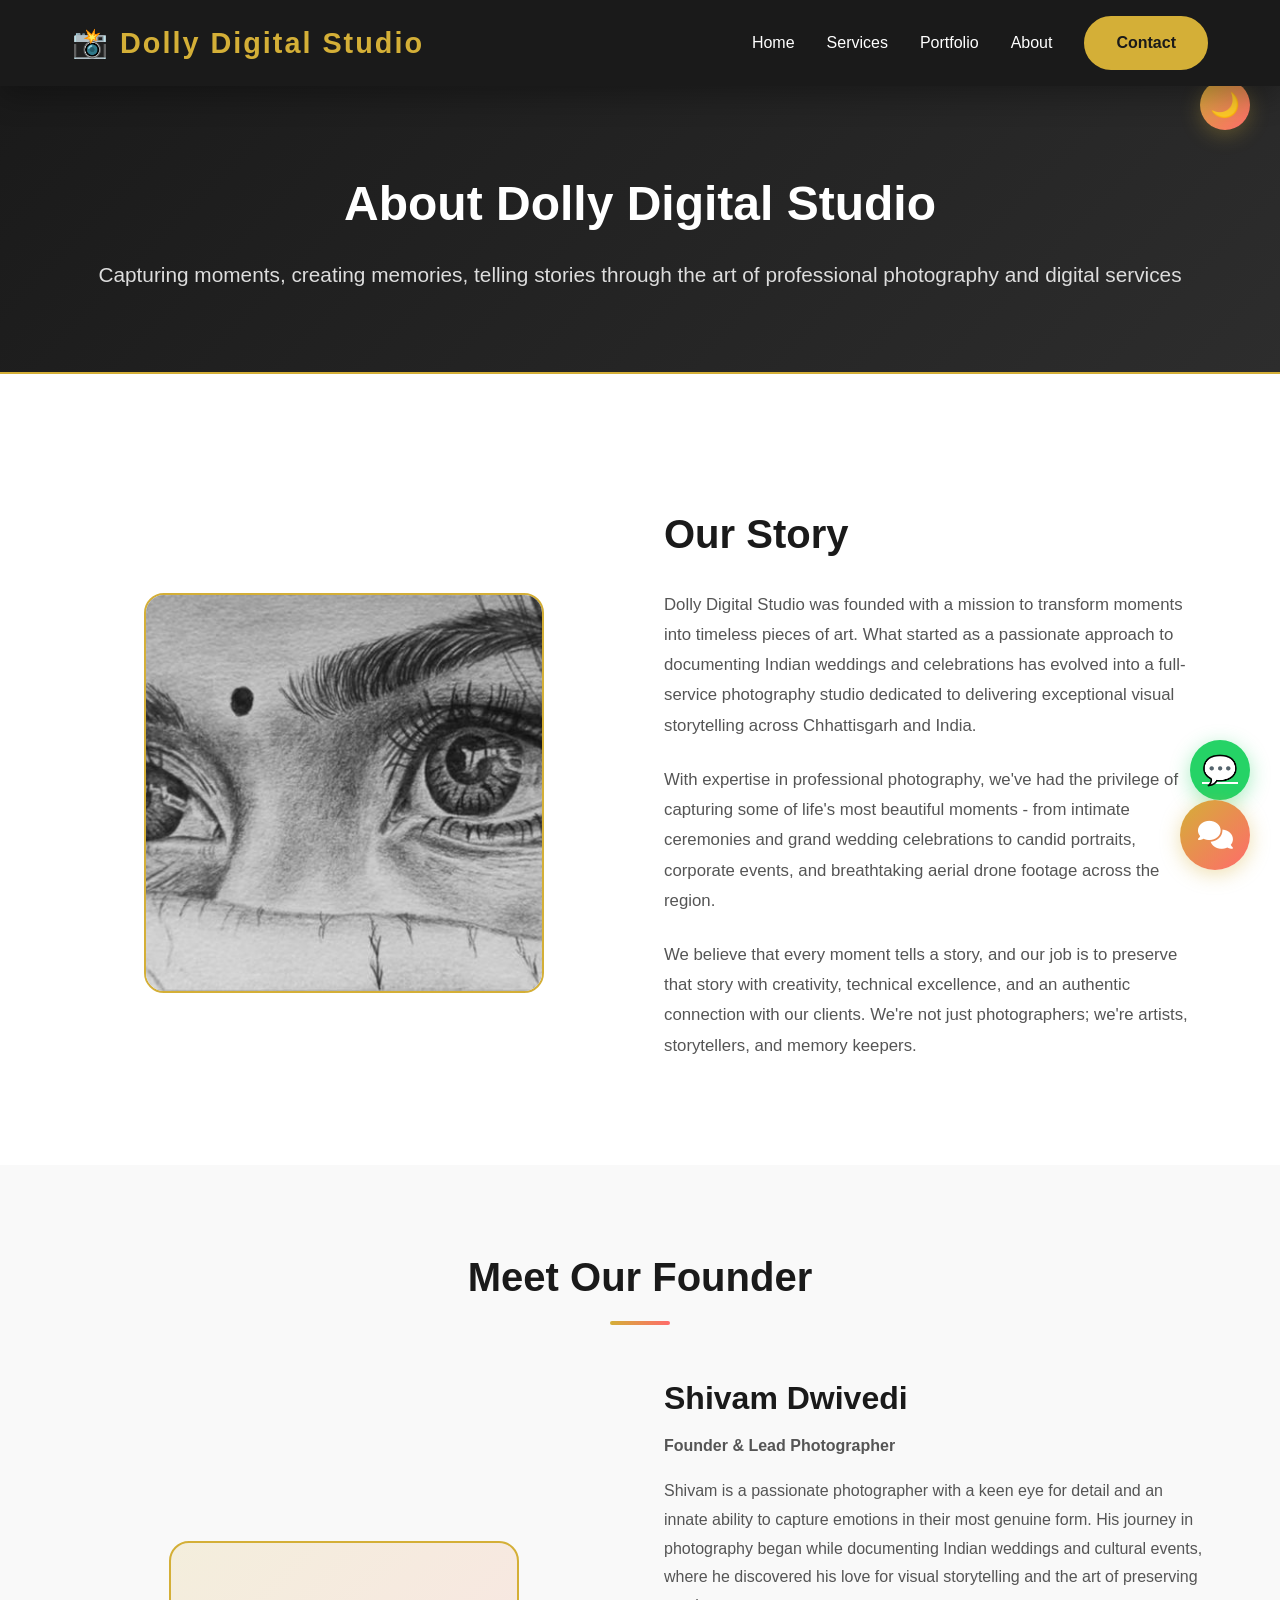
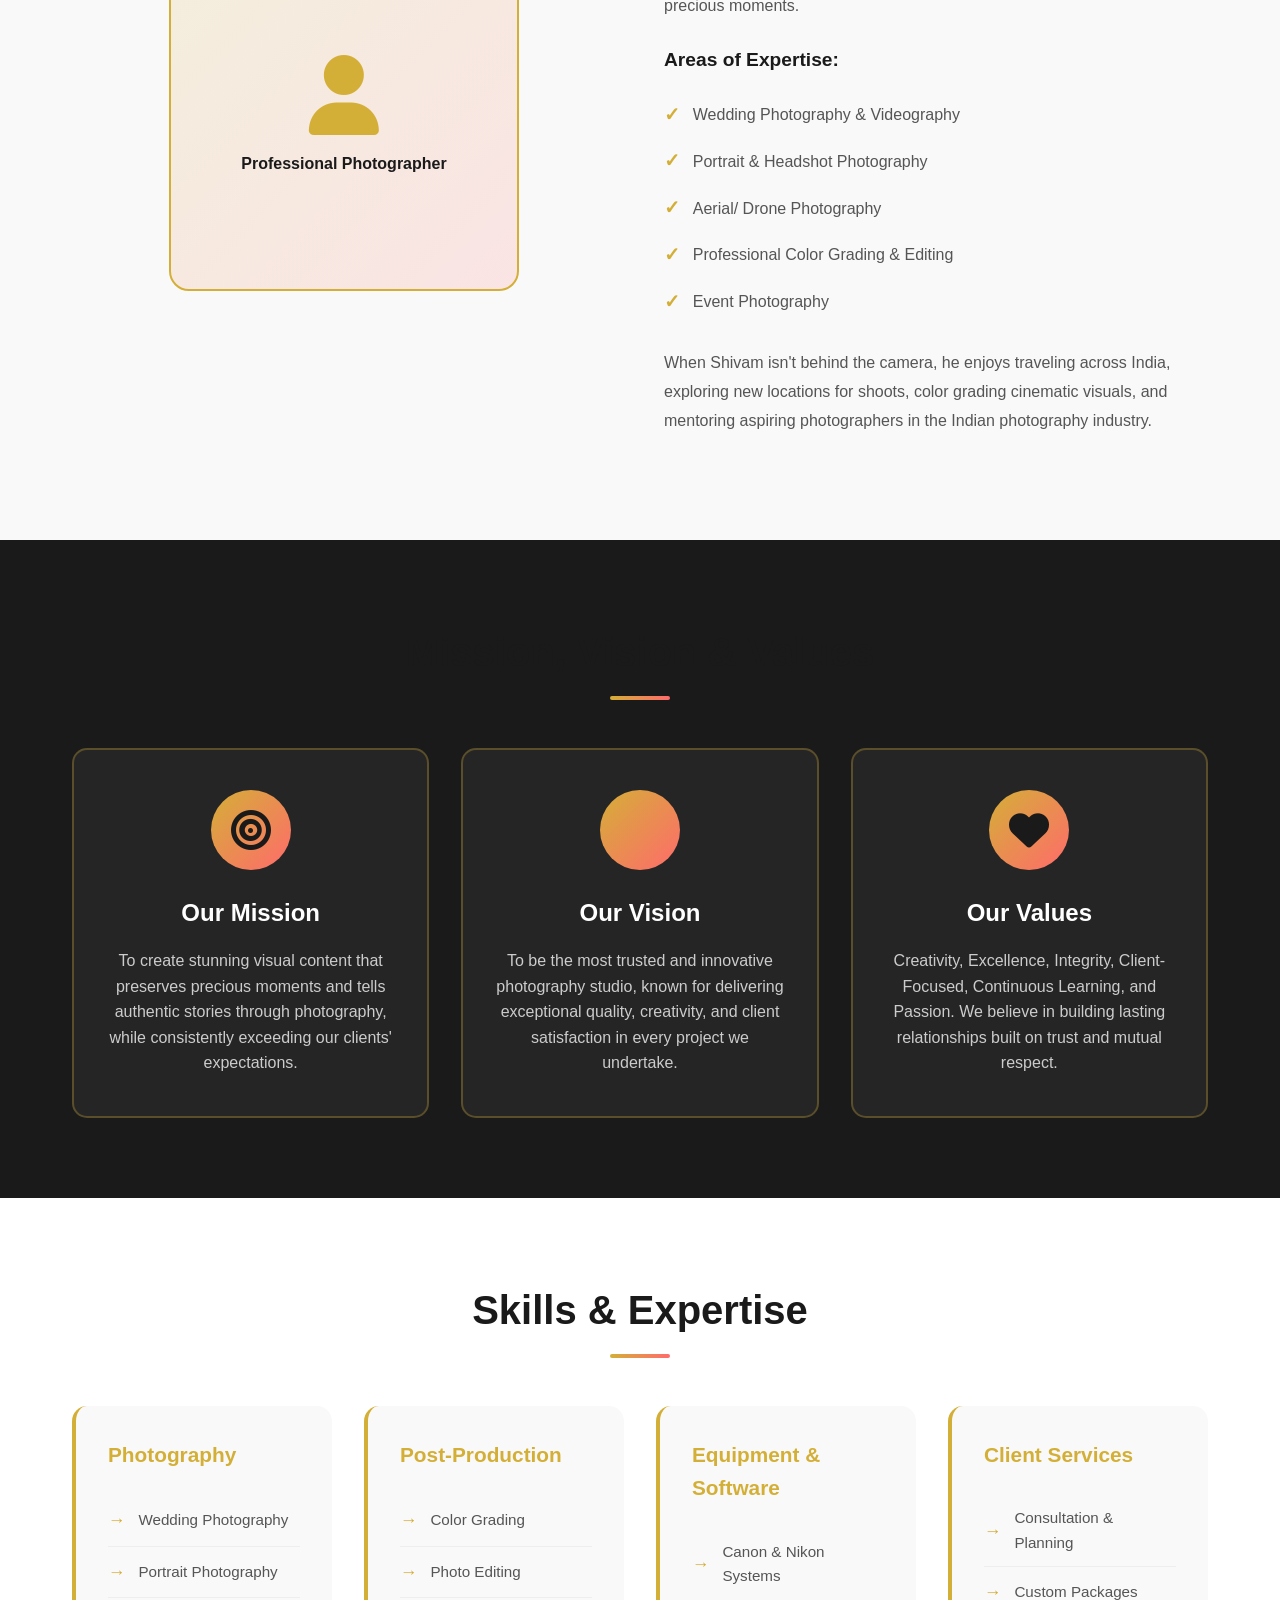
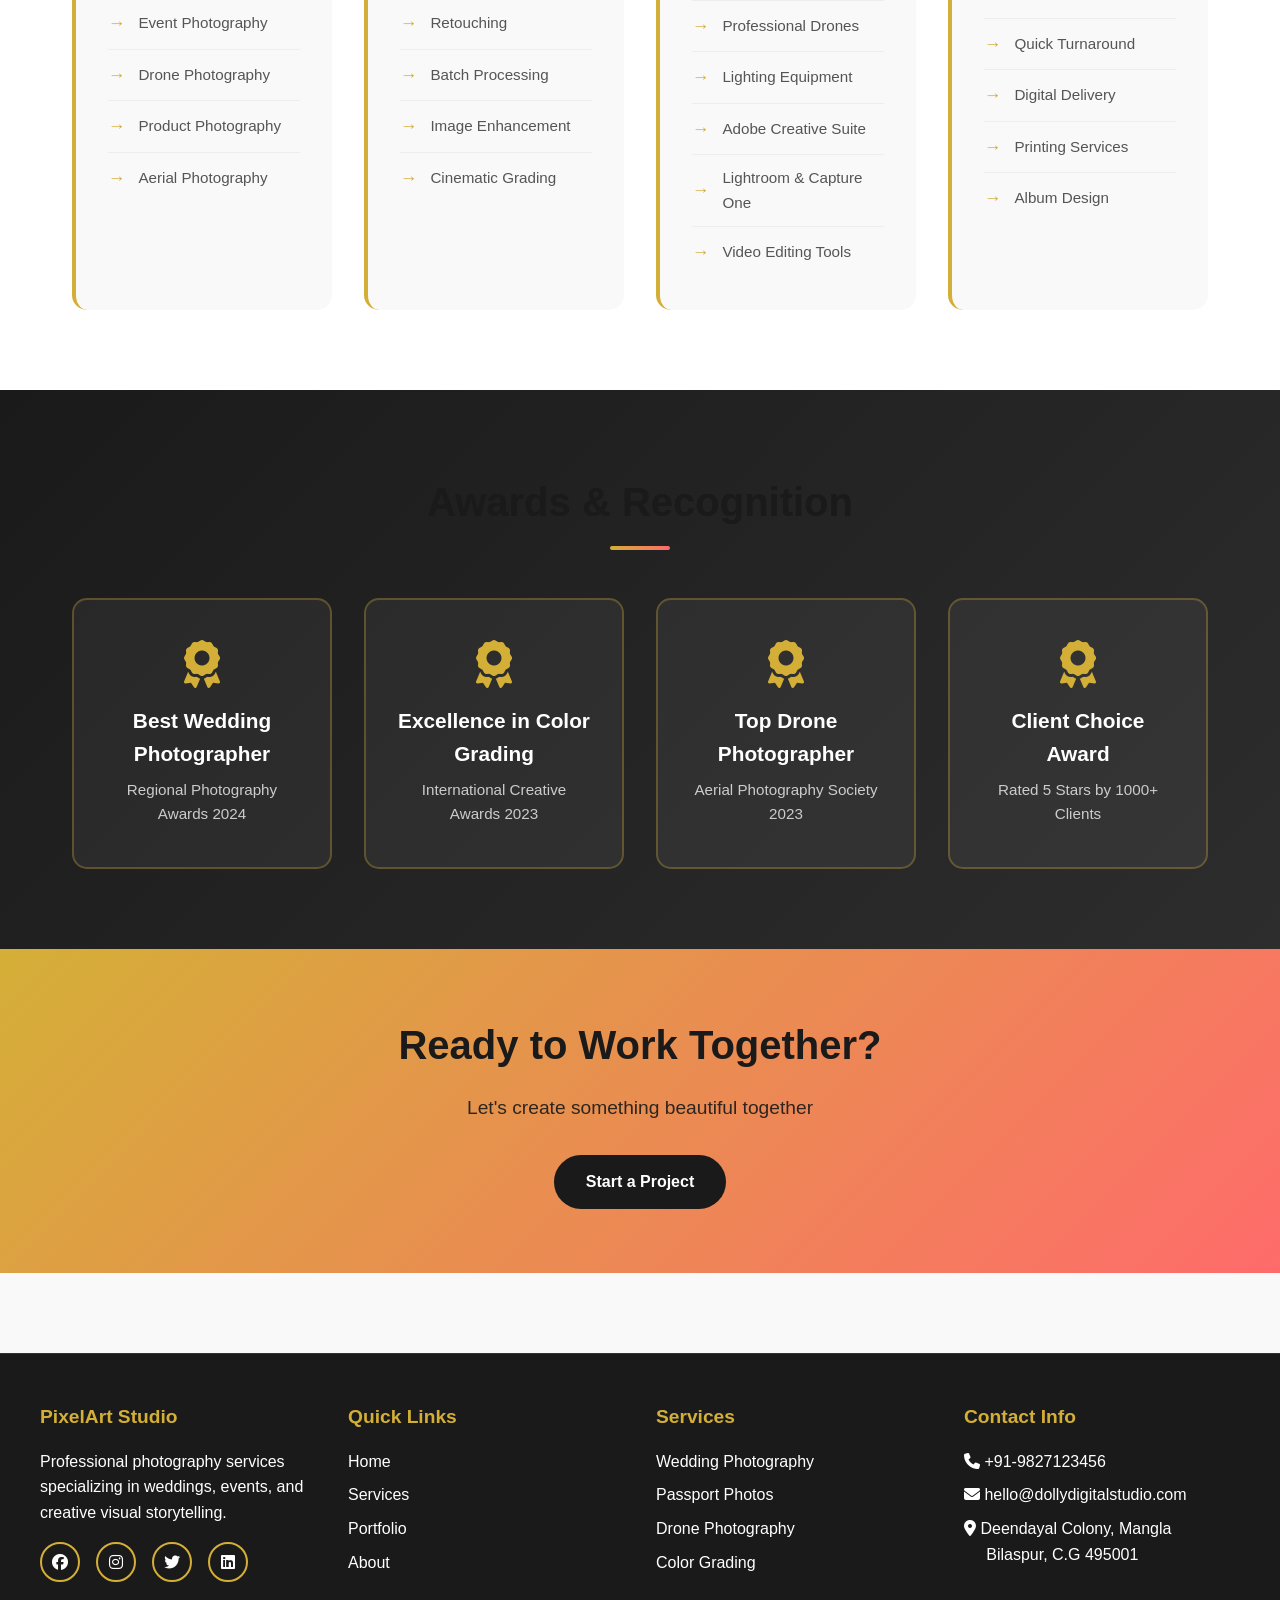
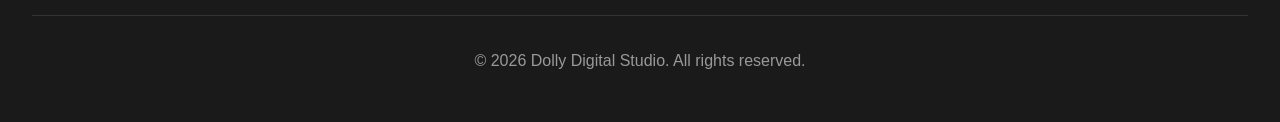
==== about.html @ 17930949 "Initial commit" ====
<!DOCTYPE html>
<html lang="en">
<head>
  <meta charset="UTF-8">
  <meta name="viewport" content="width=device-width, initial-scale=1.0">
  <title>About - Dolly Digital Studio</title>
  <link rel="stylesheet" href="assets/css/common.css">
  <link rel="stylesheet" href="assets/css/about-style.css">
  <link rel="stylesheet" href="assets/css/animations.css">
  <link rel="stylesheet" href="assets/css/upgrades.css">
  <link rel="stylesheet" href="assets/css/ai-chatbot.css">
  <link href="https://cdnjs.cloudflare.com/ajax/libs/font-awesome/6.4.0/css/all.min.css" rel="stylesheet">
</head>
<body>
  <!-- HEADER/NAVIGATION -->
  <header>
    <div class="header-container">
      <a href="index.html" class="logo">📸 Dolly Digital Studio</a>
      <nav id="nav-menu">
        <ul>
          <li><a href="index.html">Home</a></li>
          <li><a href="services.html">Services</a></li>
          <li><a href="portfolio.html">Portfolio</a></li>
          <li><a href="about.html">About</a></li>
          <li><a href="contact.html" class="btn btn-primary">Contact</a></li>
        </ul>
      </nav>
      <div class="hamburger" id="hamburger">
        <span></span>
        <span></span>
        <span></span>
      </div>
    </div>
  </header>

  <!-- HERO SECTION -->
  <section class="about-hero">
    <div class="container">
      <div class="hero-content">
        <h1>About Dolly Digital Studio</h1>
        <p>Capturing moments, creating memories, telling stories through the art of professional photography and digital services</p>
      </div>
    </div>
  </section>

  <!-- STORY SECTION -->
  <section class="story-section">
    <div class="container">
      <div class="story-grid">
        <div class="story-image">
          <img src="assets/images/about-image.jpeg" alt="Our Story" class="story-img">
        </div>
        <div class="story-text">
          <h2>Our Story</h2>
          <p>Dolly Digital Studio was founded with a mission to transform moments into timeless pieces of art. What started as a passionate approach to documenting Indian weddings and celebrations has evolved into a full-service photography studio dedicated to delivering exceptional visual storytelling across Chhattisgarh and India.</p>
          <p>With expertise in professional photography, we've had the privilege of capturing some of life's most beautiful moments - from intimate ceremonies and grand wedding celebrations to candid portraits, corporate events, and breathtaking aerial drone footage across the region.</p>
          <p>We believe that every moment tells a story, and our job is to preserve that story with creativity, technical excellence, and an authentic connection with our clients. We're not just photographers; we're artists, storytellers, and memory keepers.</p>
        </div>
      </div>
    </div>
  </section>

  <!-- FOUNDER SECTION -->
  <section class="founder-section">
    <div class="container">
      <h2 class="section-title">Meet Our Founder</h2>
      <div class="founder-grid">
        <div class="founder-image">
          <div class="image-box">
            <i class="fas fa-user"></i>
            <p>Professional Photographer</p>
          </div>
        </div>
        <div class="founder-info">
          <h3>Shivam Dwivedi</h3>
          <p class="founder-title">Founder & Lead Photographer</p>
          <p>Shivam is a passionate photographer with a keen eye for detail and an innate ability to capture emotions in their most genuine form. His journey in photography began while documenting Indian weddings and cultural events, where he discovered his love for visual storytelling and the art of preserving precious moments.</p>
          <h4>Areas of Expertise:</h4>
          <ul class="expertise-list">
            <li>Wedding Photography & Videography</li>
            <li>Portrait & Headshot Photography</li>
            <li>Aerial/ Drone Photography</li>
            <li>Professional Color Grading & Editing</li>
            <li>Event Photography</li>
          </ul>
          <p>When Shivam isn't behind the camera, he enjoys traveling across India, exploring new locations for shoots, color grading cinematic visuals, and mentoring aspiring photographers in the Indian photography industry.</p>
        </div>
      </div>
    </div>
  </section>

  <!-- MISSION VISION VALUES -->
  <section class="mission-section">
    <div class="container">
      <h2 class="section-title">Mission, Vision & Values</h2>
      <div class="mvv-grid">
        <div class="mvv-card">
          <div class="mvv-icon">
            <i class="fas fa-bullseye"></i>
          </div>
          <h3>Our Mission</h3>
          <p>To create stunning visual content that preserves precious moments and tells authentic stories through photography, while consistently exceeding our clients' expectations.</p>
        </div>
        <div class="mvv-card">
          <div class="mvv-icon">
            <i class="fas fa-telescope"></i>
          </div>
          <h3>Our Vision</h3>
          <p>To be the most trusted and innovative photography studio, known for delivering exceptional quality, creativity, and client satisfaction in every project we undertake.</p>
        </div>
        <div class="mvv-card">
          <div class="mvv-icon">
            <i class="fas fa-heart"></i>
          </div>
          <h3>Our Values</h3>
          <p>Creativity, Excellence, Integrity, Client-Focused, Continuous Learning, and Passion. We believe in building lasting relationships built on trust and mutual respect.</p>
        </div>
      </div>
    </div>
  </section>

  <!-- SKILLS & EXPERTISE -->
  <section class="skills-section">
    <div class="container">
      <h2 class="section-title">Skills & Expertise</h2>
      <div class="skills-grid">
        <div class="skill-category">
          <h3>Photography</h3>
          <ul class="skill-list">
            <li>Wedding Photography</li>
            <li>Portrait Photography</li>
            <li>Event Photography</li>
            <li>Drone Photography</li>
            <li>Product Photography</li>
            <li>Aerial Photography</li>
          </ul>
        </div>
        <div class="skill-category">
          <h3>Post-Production</h3>
          <ul class="skill-list">
            <li>Color Grading</li>
            <li>Photo Editing</li>
            <li>Retouching</li>
            <li>Batch Processing</li>
            <li>Image Enhancement</li>
            <li>Cinematic Grading</li>
          </ul>
        </div>
        <div class="skill-category">
          <h3>Equipment & Software</h3>
          <ul class="skill-list">
            <li>Canon & Nikon Systems</li>
            <li>Professional Drones</li>
            <li>Lighting Equipment</li>
            <li>Adobe Creative Suite</li>
            <li>Lightroom & Capture One</li>
            <li>Video Editing Tools</li>
          </ul>
        </div>
        <div class="skill-category">
          <h3>Client Services</h3>
          <ul class="skill-list">
            <li>Consultation & Planning</li>
            <li>Custom Packages</li>
            <li>Quick Turnaround</li>
            <li>Digital Delivery</li>
            <li>Printing Services</li>
            <li>Album Design</li>
          </ul>
        </div>
      </div>
    </div>
  </section>

  <!-- AWARDS & RECOGNITION -->
  <section class="awards-section">
    <div class="container">
      <h2 class="section-title">Awards & Recognition</h2>
      <div class="awards-grid">
        <div class="award-card">
          <i class="fas fa-award"></i>
          <h3>Best Wedding Photographer</h3>
          <p>Regional Photography Awards 2024</p>
        </div>
        <div class="award-card">
          <i class="fas fa-award"></i>
          <h3>Excellence in Color Grading</h3>
          <p>International Creative Awards 2023</p>
        </div>
        <div class="award-card">
          <i class="fas fa-award"></i>
          <h3>Top Drone Photographer</h3>
          <p>Aerial Photography Society 2023</p>
        </div>
        <div class="award-card">
          <i class="fas fa-award"></i>
          <h3>Client Choice Award</h3>
          <p>Rated 5 Stars by 1000+ Clients</p>
        </div>
      </div>
    </div>
  </section>

  <!-- CTA SECTION -->
  <section class="cta-section">
    <div class="container">
      <h2>Ready to Work Together?</h2>
      <p>Let's create something beautiful together</p>
      <a href="contact.html" class="btn btn-primary">Start a Project</a>
    </div>
  </section>

  <!-- FOOTER -->
  <footer>
    <div class="footer-container">
      <div class="footer-section">
        <h3>PixelArt Studio</h3>
        <p>Professional photography services specializing in weddings, events, and creative visual storytelling.</p>
        <div class="social-links">
          <a href="#" title="Facebook"><i class="fab fa-facebook"></i></a>
          <a href="#" title="Instagram"><i class="fab fa-instagram"></i></a>
          <a href="#" title="Twitter"><i class="fab fa-twitter"></i></a>
          <a href="#" title="LinkedIn"><i class="fab fa-linkedin"></i></a>
        </div>
      </div>
      <div class="footer-section">
        <h3>Quick Links</h3>
        <ul>
          <li><a href="index.html">Home</a></li>
          <li><a href="services.html">Services</a></li>
          <li><a href="portfolio.html">Portfolio</a></li>
          <li><a href="about.html">About</a></li>
        </ul>
      </div>
      <div class="footer-section">
        <h3>Services</h3>
        <ul>
          <li><a href="services.html#wedding">Wedding Photography</a></li>
          <li><a href="services.html#passport">Passport Photos</a></li>
          <li><a href="services.html#drone">Drone Photography</a></li>
          <li><a href="services.html#grading">Color Grading</a></li>
        </ul>
      </div>
      <div class="footer-section">
        <h3>Contact Info</h3>
        <ul>
          <li><i class="fas fa-phone"></i> <a href="tel:+919827123456">+91-9827123456</a></li>
          <li><i class="fas fa-envelope"></i> <a href="mailto:hello@dollydigitalstudio.com">hello@dollydigitalstudio.com</a></li>
          <li><i class="fas fa-map-marker-alt"></i> Deendayal Colony, Mangla<br>&nbsp;&nbsp;&nbsp;&nbsp;&nbsp;Bilaspur, C.G 495001</li>
        </ul>
      </div>
    </div>
    <div class="footer-bottom">
      <p>&copy; 2026 Dolly Digital Studio. All rights reserved.</p>
    </div>
  </footer>

  <script src="assets/js/about-script.js"></script>
  <script src="assets/js/form-handler.js"></script>
  <script src="assets/js/upgrades.js"></script>
  <script src="assets/js/ai-chatbot.js"></script>
</body>
</html>
---- assets/css/common.css ----
/* ============================================
   COMMON STYLES FOR ALL PAGES
   ============================================ */

* {
  margin: 0;
  padding: 0;
  box-sizing: border-box;
}

:root {
  --primary-color: #1a1a1a;
  --secondary-color: #d4af37;
  --accent-color: #ff6b6b;
  --text-light: #ffffff;
  --text-dark: #333333;
  --bg-dark: #0f0f0f;
  --bg-light: #f9f9f9;
  --border-color: #333333;
  --shadow: 0 10px 30px rgba(0, 0, 0, 0.3);
  --transition: all 0.3s ease;
}

html {
  scroll-behavior: smooth;
}

body {
  font-family: 'Poppins', 'Segoe UI', Tahoma, Geneva, Verdana, sans-serif;
  line-height: 1.6;
  color: var(--text-dark);
  background-color: var(--bg-light);
  overflow-x: hidden;
}

/* ============================================
   HEADER & NAVIGATION
   ============================================ */

header {
  background-color: var(--primary-color);
  padding: 1rem 0;
  position: sticky;
  top: 0;
  z-index: 1000;
  box-shadow: var(--shadow);
}

.header-container {
  max-width: 1200px;
  margin: 0 auto;
  padding: 0 2rem;
  display: flex;
  justify-content: space-between;
  align-items: center;
}

.logo {
  font-size: 1.8rem;
  font-weight: 700;
  color: var(--secondary-color);
  text-decoration: none;
  letter-spacing: 2px;
  transition: var(--transition);
}

.logo:hover {
  color: var(--accent-color);
  text-shadow: 0 0 20px rgba(255, 107, 107, 0.5);
}

nav ul {
  list-style: none;
  display: flex;
  gap: 2rem;
  align-items: center;
}

nav a {
  color: var(--text-light);
  text-decoration: none;
  font-size: 1rem;
  font-weight: 500;
  position: relative;
  transition: color 0.3s ease;
}

nav a::after {
  content: '';
  position: absolute;
  bottom: -5px;
  left: 0;
  width: 0;
  height: 2px;
  background-color: var(--secondary-color);
  transition: width 0.3s ease;
}

nav a:hover {
  color: var(--secondary-color);
}

nav a:hover::after {
  width: 100%;
}

.hamburger {
  display: none;
  flex-direction: column;
  cursor: pointer;
  gap: 5px;
}

.hamburger span {
  width: 25px;
  height: 3px;
  background-color: var(--text-light);
  border-radius: 3px;
  transition: var(--transition);
}

/* ============================================
   FOOTER
   ============================================ */

footer {
  background-color: var(--primary-color);
  color: var(--text-light);
  padding: 3rem 2rem;
  margin-top: 5rem;
  border-top: 1px solid var(--border-color);
}

.footer-container {
  max-width: 1200px;
  margin: 0 auto;
  display: grid;
  grid-template-columns: repeat(auto-fit, minmax(250px, 1fr));
  gap: 2rem;
}

.footer-section h3 {
  color: var(--secondary-color);
  margin-bottom: 1rem;
  font-size: 1.2rem;
}

.footer-section ul {
  list-style: none;
}

.footer-section ul li {
  margin-bottom: 0.5rem;
}

.footer-section a {
  color: var(--text-light);
  text-decoration: none;
  transition: var(--transition);
}

.footer-section a:hover {
  color: var(--secondary-color);
}

.social-links {
  display: flex;
  gap: 1rem;
  margin-top: 1rem;
}

.social-links a {
  width: 40px;
  height: 40px;
  border: 2px solid var(--secondary-color);
  border-radius: 50%;
  display: flex;
  align-items: center;
  justify-content: center;
  transition: var(--transition);
}

.social-links a:hover {
  background-color: var(--secondary-color);
  color: var(--primary-color);
}

.footer-bottom {
  text-align: center;
  margin-top: 2rem;
  padding-top: 2rem;
  border-top: 1px solid var(--border-color);
  color: #999;
}

/* ============================================
   COMMON ELEMENTS
   ============================================ */

.container {
  max-width: 1200px;
  margin: 0 auto;
  padding: 0 2rem;
}

.btn {
  display: inline-block;
  padding: 12px 30px;
  border-radius: 50px;
  text-decoration: none;
  font-weight: 600;
  transition: var(--transition);
  cursor: pointer;
  border: 2px solid;
  font-size: 1rem;
}

.btn-primary {
  background-color: var(--secondary-color);
  color: var(--primary-color);
  border-color: var(--secondary-color);
}

.btn-primary:hover {
  background-color: transparent;
  color: var(--secondary-color);
  box-shadow: 0 0 20px rgba(212, 175, 55, 0.5);
}

.btn-secondary {
  background-color: transparent;
  color: var(--secondary-color);
  border-color: var(--secondary-color);
}

.btn-secondary:hover {
  background-color: var(--secondary-color);
  color: var(--primary-color);
  box-shadow: var(--shadow);
}

.section-title {
  font-size: 2.5rem;
  text-align: center;
  margin-bottom: 3rem;
  color: var(--primary-color);
  position: relative;
  padding-bottom: 1rem;
}

.section-title::after {
  content: '';
  position: absolute;
  bottom: 0;
  left: 50%;
  transform: translateX(-50%);
  width: 60px;
  height: 4px;
  background: linear-gradient(90deg, var(--secondary-color), var(--accent-color));
  border-radius: 2px;
}

/* ============================================
   RESPONSIVE DESIGN
   ============================================ */

@media (max-width: 768px) {
  nav {
    display: none;
    position: absolute;
    top: 100%;
    left: 0;
    right: 0;
    background-color: var(--primary-color);
    flex-direction: column;
    padding: 2rem;
    gap: 1rem;
  }

  nav.active {
    display: flex;
  }

  nav a {
    display: block;
  }

  .hamburger {
    display: flex;
  }

  .section-title {
    font-size: 1.8rem;
  }

  .btn {
    padding: 10px 20px;
    font-size: 0.9rem;
  }

  .footer-container {
    grid-template-columns: 1fr;
  }
}

@media (max-width: 480px) {
  .header-container {
    padding: 0 1rem;
  }

  nav ul {
    gap: 1rem;
  }

  nav a {
    font-size: 0.9rem;
  }

  .section-title {
    font-size: 1.5rem;
  }
}
---- assets/css/about-style.css ----
/* ============================================
   ABOUT PAGE STYLES
   ============================================ */

/* HERO SECTION */
.about-hero {
  background: linear-gradient(135deg, var(--primary-color) 0%, #2d2d2d 100%);
  color: var(--text-light);
  padding: 5rem 2rem;
  text-align: center;
  border-bottom: 2px solid var(--secondary-color);
}

.about-hero h1 {
  font-size: 3rem;
  margin-bottom: 1rem;
  font-weight: 800;
}

.about-hero p {
  font-size: 1.3rem;
  color: #ddd;
}

/* STORY SECTION */
.story-section {
  padding: 5rem 2rem;
  background-color: var(--text-light);
}

.story-grid {
  display: grid;
  grid-template-columns: 1fr 1fr;
  gap: 3rem;
  align-items: center;
  margin-top: 3rem;
}

.story-image {
  display: flex;
  justify-content: center;
}

.story-img {
  width: 400px;
  height: 400px;
  object-fit: cover;
  border: 2px solid var(--secondary-color);
  border-radius: 20px;
  animation: float 3s ease-in-out infinite;
}

@keyframes float {
  0%, 100% { transform: translateY(0px); }
  50% { transform: translateY(-20px); }
}

.story-text h2 {
  font-size: 2.5rem;
  margin-bottom: 1.5rem;
  color: var(--primary-color);
}

.story-text p {
  color: #555;
  font-size: 1.05rem;
  line-height: 1.8;
  margin-bottom: 1.5rem;
}

/* FOUNDER SECTION */
.founder-section {
  padding: 5rem 2rem;
  background-color: var(--bg-light);
}

.founder-grid {
  display: grid;
  grid-template-columns: 1fr 1fr;
  gap: 3rem;
  align-items: center;
  margin-top: 3rem;
}

.founder-image {
  display: flex;
  justify-content: center;
}

.image-box {
  width: 350px;
  height: 350px;
  background: linear-gradient(135deg, rgba(212, 175, 55, 0.15), rgba(255, 107, 107, 0.15));
  border: 2px solid var(--secondary-color);
  border-radius: 20px;
  display: flex;
  flex-direction: column;
  justify-content: center;
  align-items: center;
  font-size: 5rem;
  color: var(--secondary-color);
  text-align: center;
}

.image-box p {
  font-size: 1rem;
  color: var(--primary-color);
  margin-top: 1rem;
  font-weight: 600;
}

.founder-info h3 {
  font-size: 2rem;
  color: var(--primary-color);
  margin-bottom: 0.5rem;
}

.founder-title {
  font-size: 1.2rem;
  color: var(--secondary-color);
  font-weight: 600;
  margin-bottom: 1rem !important;
}

.founder-info p {
  color: #555;
  font-size: 1rem;
  line-height: 1.8;
  margin-bottom: 1.5rem;
}

.founder-info h4 {
  color: var(--primary-color);
  font-size: 1.2rem;
  margin-top: 1.5rem;
  margin-bottom: 1rem;
}

.expertise-list {
  list-style: none;
  margin-bottom: 1.5rem;
}

.expertise-list li {
  padding: 0.5rem 0;
  color: #555;
  display: flex;
  align-items: center;
  gap: 0.8rem;
}

.expertise-list li::before {
  content: '✓';
  color: var(--secondary-color);
  font-weight: 700;
  font-size: 1.2rem;
}

/* MISSION, VISION, VALUES SECTION */
.mission-section {
  padding: 5rem 2rem;
  background-color: var(--primary-color);
  color: var(--text-light);
}

.mvv-grid {
  display: grid;
  grid-template-columns: repeat(auto-fit, minmax(300px, 1fr));
  gap: 2rem;
  margin-top: 3rem;
}

.mvv-card {
  background: rgba(255, 255, 255, 0.05);
  padding: 2.5rem 2rem;
  border-radius: 15px;
  border: 2px solid rgba(212, 175, 55, 0.3);
  text-align: center;
  transition: var(--transition);
}

.mvv-card:hover {
  border-color: var(--secondary-color);
  background: rgba(212, 175, 55, 0.1);
  transform: translateY(-10px);
}

.mvv-icon {
  width: 80px;
  height: 80px;
  margin: 0 auto 1.5rem;
  background: linear-gradient(135deg, var(--secondary-color), var(--accent-color));
  border-radius: 50%;
  display: flex;
  align-items: center;
  justify-content: center;
  font-size: 2.5rem;
  color: var(--primary-color);
}

.mvv-card h3 {
  font-size: 1.5rem;
  margin-bottom: 1rem;
}

.mvv-card p {
  color: #ccc;
  line-height: 1.6;
}

/* SKILLS SECTION */
.skills-section {
  padding: 5rem 2rem;
  background-color: var(--text-light);
}

.skills-grid {
  display: grid;
  grid-template-columns: repeat(auto-fit, minmax(250px, 1fr));
  gap: 2rem;
  margin-top: 3rem;
}

.skill-category {
  background: var(--bg-light);
  padding: 2rem;
  border-radius: 15px;
  border-left: 4px solid var(--secondary-color);
  transition: var(--transition);
}

.skill-category:hover {
  background: #fff;
  box-shadow: 0 10px 30px rgba(0, 0, 0, 0.1);
  transform: translateY(-5px);
}

.skill-category h3 {
  color: var(--secondary-color);
  font-size: 1.3rem;
  margin-bottom: 1.5rem;
}

.skill-list {
  list-style: none;
}

.skill-list li {
  padding: 0.7rem 0;
  color: #555;
  display: flex;
  align-items: center;
  gap: 0.8rem;
  border-bottom: 1px solid #eee;
  font-size: 0.95rem;
}

.skill-list li:last-child {
  border-bottom: none;
}

.skill-list li::before {
  content: '→';
  color: var(--secondary-color);
  font-weight: 700;
  font-size: 1.1rem;
}

/* AWARDS SECTION */
.awards-section {
  padding: 5rem 2rem;
  background: linear-gradient(135deg, var(--primary-color) 0%, #2d2d2d 100%);
  color: var(--text-light);
}

.awards-grid {
  display: grid;
  grid-template-columns: repeat(auto-fit, minmax(250px, 1fr));
  gap: 2rem;
  margin-top: 3rem;
}

.award-card {
  background: rgba(255, 255, 255, 0.05);
  padding: 2.5rem 2rem;
  border-radius: 15px;
  text-align: center;
  border: 2px solid rgba(212, 175, 55, 0.3);
  transition: var(--transition);
}

.award-card:hover {
  border-color: var(--secondary-color);
  background: rgba(212, 175, 55, 0.1);
  transform: translateY(-10px);
}

.award-card i {
  font-size: 3rem;
  color: var(--secondary-color);
  margin-bottom: 1rem;
}

.award-card h3 {
  font-size: 1.3rem;
  margin-bottom: 0.5rem;
}

.award-card p {
  color: #ccc;
  font-size: 0.95rem;
}

/* CTA SECTION */
.cta-section {
  background: linear-gradient(135deg, var(--secondary-color) 0%, var(--accent-color) 100%);
  color: var(--primary-color);
  padding: 4rem 2rem;
  text-align: center;
}

.cta-section h2 {
  font-size: 2.5rem;
  margin-bottom: 1rem;
  font-weight: 800;
}

.cta-section p {
  font-size: 1.2rem;
  margin-bottom: 2rem;
  opacity: 0.9;
}

.cta-section .btn-primary {
  background-color: var(--primary-color);
  color: var(--text-light);
  border-color: var(--primary-color);
}

.cta-section .btn-primary:hover {
  background-color: transparent;
  color: var(--primary-color);
}

/* ============================================
   RESPONSIVE DESIGN
   ============================================ */

@media (max-width: 768px) {
  .about-hero h1 {
    font-size: 2rem;
  }

  .story-grid,
  .founder-grid {
    grid-template-columns: 1fr;
  }

  .image-placeholder,
  .image-box,
  .story-img {
    width: 100%;
    max-width: 350px;
    height: 300px;
  }

  .story-text h2 {
    font-size: 1.8rem;
  }

  .founder-info h3 {
    font-size: 1.5rem;
  }

  .mvv-grid {
    grid-template-columns: 1fr;
  }

  .cta-section h2 {
    font-size: 1.8rem;
  }
}

@media (max-width: 480px) {
  .about-hero {
    padding: 3rem 1rem;
  }

  .about-hero h1 {
    font-size: 1.5rem;
  }

  .story-section,
  .founder-section,
  .mission-section,
  .skills-section,
  .awards-section {
    padding: 2.5rem 1rem;
  }

  .image-placeholder,
  .image-box,
  .story-img {
    width: 100%;
    height: 250px;
    font-size: 4rem;
  }

  .story-text h2,
  .founder-info h3 {
    font-size: 1.3rem;
  }

  .skills-grid {
    grid-template-columns: 1fr;
  }

  .cta-section {
    padding: 2rem 1rem;
  }

  .cta-section h2 {
    font-size: 1.5rem;
  }
}
---- assets/css/animations.css ----
/* ============================================
   PROFESSIONAL LOADING & ANIMATIONS
   ============================================ */

/* LOADING SPINNER - CAMERA SHUTTER STYLE */
.loading-spinner {
  position: fixed;
  top: 0;
  left: 0;
  width: 100%;
  height: 100%;
  background: rgba(0, 0, 0, 0.8);
  display: flex;
  align-items: center;
  justify-content: center;
  z-index: 9999;
  opacity: 0;
  visibility: hidden;
  transition: opacity 0.3s ease, visibility 0.3s ease;
}

.loading-spinner.active {
  opacity: 1;
  visibility: visible;
}

.spinner-content {
  text-align: center;
}

.camera-shutter {
  width: 80px;
  height: 80px;
  margin: 0 auto 2rem;
  position: relative;
}

.shutter-blade {
  position: absolute;
  width: 40px;
  height: 40px;
  background: linear-gradient(135deg, #d4af37, #ff6b6b);
  top: 20px;
  left: 20px;
  transform-origin: center;
  animation: shutterBlade 2s linear infinite;
}

.shutter-blade:nth-child(1) { animation-delay: 0s; }
.shutter-blade:nth-child(2) { animation-delay: 0.3s; }
.shutter-blade:nth-child(3) { animation-delay: 0.6s; }
.shutter-blade:nth-child(4) { animation-delay: 0.9s; }
.shutter-blade:nth-child(5) { animation-delay: 1.2s; }

@keyframes shutterBlade {
  0% {
    transform: rotate(0deg) scale(0.5);
    opacity: 0;
  }
  50% {
    opacity: 1;
  }
  100% {
    transform: rotate(360deg) scale(1);
    opacity: 0;
  }
}

.spinner-text {
  color: #d4af37;
  font-size: 1.2rem;
  font-weight: 600;
  letter-spacing: 2px;
  animation: pulse 1.5s ease-in-out infinite;
}

@keyframes pulse {
  0%, 100% { opacity: 0.6; }
  50% { opacity: 1; }
}

/* SUCCESS MESSAGE - ELEGANT DESIGN */
.success-container {
  position: fixed;
  top: 0;
  left: 0;
  width: 100%;
  height: 100%;
  background: rgba(0, 0, 0, 0.7);
  display: flex;
  align-items: center;
  justify-content: center;
  z-index: 8888;
  opacity: 0;
  visibility: hidden;
  transition: opacity 0.4s ease, visibility 0.4s ease;
}

.success-container.show {
  opacity: 1;
  visibility: visible;
}

.success-box {
  background: linear-gradient(135deg, #0f0f0f 0%, #1a1a1a 100%);
  border: 2px solid #d4af37;
  border-radius: 20px;
  padding: 3rem;
  text-align: center;
  max-width: 500px;
  width: 90%;
  box-shadow: 0 20px 60px rgba(212, 175, 55, 0.3);
  animation: slideUp 0.6s ease;
}

@keyframes slideUp {
  from {
    opacity: 0;
    transform: translateY(50px);
  }
  to {
    opacity: 1;
    transform: translateY(0);
  }
}

.success-icon {
  width: 100px;
  height: 100px;
  margin: 0 auto 1.5rem;
  background: linear-gradient(135deg, #d4af37, #ff6b6b);
  border-radius: 50%;
  display: flex;
  align-items: center;
  justify-content: center;
  font-size: 3rem;
  color: #0f0f0f;
  animation: scaleIn 0.6s cubic-bezier(0.68, -0.55, 0.265, 1.55) 0.3s both;
}

@keyframes scaleIn {
  from {
    transform: scale(0);
  }
  to {
    transform: scale(1);
  }
}

.success-title {
  color: #d4af37;
  font-size: 2rem;
  font-weight: 800;
  margin-bottom: 1rem;
  letter-spacing: 1px;
  animation: fadeInDown 0.6s ease 0.4s both;
}

@keyframes fadeInDown {
  from {
    opacity: 0;
    transform: translateY(-20px);
  }
  to {
    opacity: 1;
    transform: translateY(0);
  }
}

.success-message {
  color: #ffffff;
  font-size: 1.1rem;
  margin-bottom: 1.5rem;
  line-height: 1.8;
  animation: fadeInDown 0.6s ease 0.5s both;
}

.success-details {
  background: rgba(212, 175, 55, 0.1);
  padding: 1.5rem;
  border-radius: 10px;
  margin-bottom: 2rem;
  animation: fadeInDown 0.6s ease 0.6s both;
}

.success-details p {
  color: #d4af37;
  font-size: 0.95rem;
  margin: 0.5rem 0;
}

.success-details strong {
  display: block;
  color: #ffffff;
  margin-bottom: 0.5rem;
}

.success-actions {
  display: flex;
  gap: 1rem;
  justify-content: center;
  margin-top: 2rem;
  animation: fadeInDown 0.6s ease 0.7s both;
}

.success-btn {
  padding: 12px 30px;
  border-radius: 50px;
  border: 2px solid;
  font-weight: 600;
  cursor: pointer;
  transition: all 0.3s ease;
  font-size: 1rem;
  text-decoration: none;
}

.btn-primary-success {
  background: linear-gradient(135deg, #d4af37, #ff6b6b);
  color: #0f0f0f;
  border-color: #d4af37;
}

.btn-primary-success:hover {
  transform: translateY(-3px);
  box-shadow: 0 10px 25px rgba(212, 175, 55, 0.4);
}

.btn-secondary-success {
  background: transparent;
  color: #d4af37;
  border-color: #d4af37;
}

.btn-secondary-success:hover {
  background: #d4af37;
  color: #0f0f0f;
  transform: translateY(-3px);
}

/* CAMERA CLICK EFFECT */
.camera-flash {
  position: fixed;
  top: 0;
  left: 0;
  width: 100%;
  height: 100%;
  background: white;
  pointer-events: none;
  animation: cameraFlash 0.5s ease;
  z-index: 10000;
}

@keyframes cameraFlash {
  0% {
    opacity: 1;
  }
  100% {
    opacity: 0;
  }
}

/* CONFETTI ANIMATION */
.confetti {
  position: fixed;
  width: 10px;
  height: 10px;
  background: #d4af37;
  pointer-events: none;
  z-index: 8889;
}

.confetti-piece {
  animation: confettiFall 3s ease-out forwards;
}

@keyframes confettiFall {
  to {
    transform: translateY(100vh) rotate(720deg);
    opacity: 0;
  }
}

/* PHOTO FRAME ANIMATION */
@keyframes frameShot {
  0% {
    transform: scale(1);
    border-color: #d4af37;
  }
  50% {
    transform: scale(1.05);
    border-color: #ff6b6b;
  }
  100% {
    transform: scale(1);
    border-color: #d4af37;
  }
}

/* RESPONSIVE LOADING */
@media (max-width: 480px) {
  .success-box {
    padding: 2rem 1.5rem;
  }

  .success-icon {
    width: 80px;
    height: 80px;
    font-size: 2.5rem;
  }

  .success-title {
    font-size: 1.5rem;
  }

  .success-message {
    font-size: 1rem;
  }

  .success-actions {
    flex-direction: column;
  }

  .success-btn {
    width: 100%;
  }
}
---- assets/css/upgrades.css ----
/* ============================================
   UPGRADE FEATURES - ADVANCED STYLING
   ============================================ */

/* BACK TO TOP BUTTON */
.back-to-top {
  position: fixed;
  bottom: 30px;
  right: 30px;
  width: 50px;
  height: 50px;
  background: linear-gradient(135deg, #d4af37, #ff6b6b);
  border: none;
  border-radius: 50%;
  cursor: pointer;
  display: flex;
  align-items: center;
  justify-content: center;
  font-size: 1.5rem;
  color: #1a1a1a;
  opacity: 0;
  visibility: hidden;
  transition: all 0.3s ease;
  z-index: 999;
  box-shadow: 0 5px 20px rgba(212, 175, 55, 0.4);
}

.back-to-top.show {
  opacity: 1;
  visibility: visible;
}

.back-to-top:hover {
  transform: translateY(-10px);
  box-shadow: 0 10px 30px rgba(212, 175, 55, 0.6);
}

/* TESTIMONIALS SLIDER */
.testimonials-wrapper {
  position: relative;
  overflow: hidden;
}

.testimonials-slider {
  display: flex;
  transition: transform 0.5s ease;
  gap: 2rem;
}

.testimonial-card {
  flex: 0 0 100%;
}

@media (min-width: 768px) {
  .testimonial-card {
    flex: 0 0 calc(50% - 1rem);
  }
}

@media (min-width: 1024px) {
  .testimonial-card {
    flex: 0 0 calc(33.333% - 1.33rem);
  }
}

.slider-controls {
  display: flex;
  justify-content: center;
  gap: 1rem;
  margin-top: 2rem;
}

.slider-btn {
  width: 40px;
  height: 40px;
  border: 2px solid #d4af37;
  background: transparent;
  border-radius: 50%;
  cursor: pointer;
  display: flex;
  align-items: center;
  justify-content: center;
  color: #d4af37;
  transition: all 0.3s ease;
  font-size: 1.2rem;
}

.slider-btn:hover,
.slider-btn.active {
  background: #d4af37;
  color: #1a1a1a;
}

/* BEFORE/AFTER IMAGE SLIDER */
.before-after-slider {
  position: relative;
  width: 100%;
  max-width: 500px;
  margin: 2rem auto;
  overflow: hidden;
  border-radius: 15px;
}

.ba-container {
  position: relative;
  width: 100%;
  height: 400px;
}

.ba-img {
  position: absolute;
  top: 0;
  left: 0;
  width: 100%;
  height: 100%;
  background-size: cover;
  background-position: center;
}

.ba-img.before {
  z-index: 1;
}

.ba-img.after {
  z-index: 2;
  clip-path: inset(0 50% 0 0);
}

.ba-slider {
  position: absolute;
  top: 0;
  left: 50%;
  width: 4px;
  height: 100%;
  background: #d4af37;
  z-index: 3;
  cursor: ew-resize;
  transform: translateX(-50%);
}

.ba-handle {
  position: absolute;
  top: 50%;
  left: 50%;
  transform: translate(-50%, -50%);
  width: 60px;
  height: 60px;
  background: #d4af37;
  border-radius: 50%;
  display: flex;
  align-items: center;
  justify-content: center;
  font-size: 1.5rem;
  color: #1a1a1a;
  z-index: 4;
}

/* DARK MODE TOGGLE */
.theme-toggle {
  position: fixed;
  top: 80px;
  right: 30px;
  width: 50px;
  height: 50px;
  background: linear-gradient(135deg, #d4af37, #ff6b6b);
  border: none;
  border-radius: 50%;
  cursor: pointer;
  display: flex;
  align-items: center;
  justify-content: center;
  font-size: 1.5rem;
  z-index: 999;
  transition: all 0.3s ease;
  box-shadow: 0 5px 20px rgba(212, 175, 55, 0.3);
}

.theme-toggle:hover {
  transform: scale(1.1);
  box-shadow: 0 5px 20px rgba(212, 175, 55, 0.5);
}

/* DARK MODE STYLES */
body.dark-mode {
  --primary-color: #f0f0f0;
  --text-dark: #ffffff;
  --bg-light: #1a1a1a;
  --border-color: #333333;
}

body.dark-mode header {
  background: linear-gradient(135deg, #0f0f0f, #1a1a1a);
}

body.dark-mode footer {
  background: linear-gradient(135deg, #0f0f0f, #1a1a1a);
}

/* WHATSAPP BUTTON */
.whatsapp-btn {
  position: fixed;
  bottom: 100px;
  right: 30px;
  width: 60px;
  height: 60px;
  background: #25d366;
  border: none;
  border-radius: 50%;
  cursor: pointer;
  display: flex;
  align-items: center;
  justify-content: center;
  font-size: 1.8rem;
  color: white;
  z-index: 998;
  box-shadow: 0 5px 20px rgba(37, 211, 102, 0.4);
  animation: pulse-whatsapp 2s infinite;
  opacity: 0;
  visibility: hidden;
  transition: all 0.3s ease;
}

.whatsapp-btn.show {
  opacity: 1;
  visibility: visible;
}

.whatsapp-btn:hover {
  transform: scale(1.15);
  box-shadow: 0 8px 25px rgba(37, 211, 102, 0.6);
}

@keyframes pulse-whatsapp {
  0%, 100% { box-shadow: 0 5px 20px rgba(37, 211, 102, 0.4); }
  50% { box-shadow: 0 5px 30px rgba(37, 211, 102, 0.8); }
}

/* IMAGE LIGHTBOX */
.lightbox {
  display: none;
  position: fixed;
  top: 0;
  left: 0;
  width: 100%;
  height: 100%;
  background: rgba(0, 0, 0, 0.95);
  z-index: 9000;
  align-items: center;
  justify-content: center;
}

.lightbox.active {
  display: flex;
}

.lightbox-content {
  position: relative;
  max-width: 90%;
  max-height: 90vh;
  animation: zoomIn 0.3s ease;
}

@keyframes zoomIn {
  from {
    transform: scale(0.8);
    opacity: 0;
  }
  to {
    transform: scale(1);
    opacity: 1;
  }
}

.lightbox-img {
  max-width: 100%;
  max-height: 80vh;
  border-radius: 10px;
}

.lightbox-close {
  position: absolute;
  top: -40px;
  right: 0;
  width: 50px;
  height: 50px;
  background: #d4af37;
  border: none;
  border-radius: 50%;
  cursor: pointer;
  font-size: 1.5rem;
  color: #1a1a1a;
  display: flex;
  align-items: center;
  justify-content: center;
  transition: all 0.3s ease;
}

.lightbox-close:hover {
  background: #ff6b6b;
}

/* PAGE TRANSITION ANIMATION */
.page-transition {
  position: fixed;
  bottom: 0;
  left: 0;
  width: 100%;
  height: 100%;
  background: linear-gradient(135deg, #d4af37, #ff6b6b);
  z-index: 10000;
  animation: slideOutUp 0.6s ease forwards;
  pointer-events: none;
}

@keyframes slideOutUp {
  from {
    transform: translateY(0);
  }
  to {
    transform: translateY(-100%);
  }
}

/* INTERACTIVE PACKAGE CARDS */
.package-card {
  cursor: pointer;
  position: relative;
  overflow: hidden;
}

.package-card::before {
  content: '';
  position: absolute;
  top: 0;
  left: 0;
  width: 100%;
  height: 100%;
  background: linear-gradient(135deg, rgba(212, 175, 55, 0.1), rgba(255, 107, 107, 0.1));
  opacity: 0;
  transition: opacity 0.3s ease;
  z-index: -1;
}

.package-card:hover::before {
  opacity: 1;
}

/* SCROLL REVEAL ANIMATION */
.scroll-reveal {
  opacity: 0;
  transform: translateY(50px);
}

.scroll-reveal.active {
  animation: revealUp 0.6s ease forwards;
}

@keyframes revealUp {
  to {
    opacity: 1;
    transform: translateY(0);
  }
}

/* CONTACT INFO CARDS - INTERACTIVE */
.info-card {
  position: relative;
  cursor: pointer;
}

.info-card::after {
  content: '';
  position: absolute;
  bottom: 0;
  left: 0;
  width: 0;
  height: 3px;
  background: linear-gradient(90deg, #d4af37, #ff6b6b);
  transition: width 0.3s ease;
}

.info-card:hover::after {
  width: 100%;
}

/* RESPONSIVE UPGRADES */
@media (max-width: 768px) {
  .back-to-top {
    bottom: 20px;
    right: 20px;
    width: 45px;
    height: 45px;
    font-size: 1.2rem;
  }

  .theme-toggle {
    top: 70px;
    right: 20px;
    width: 45px;
    height: 45px;
  }

  .whatsapp-btn {
    bottom: 90px;
    right: 20px;
    width: 55px;
    height: 55px;
    font-size: 1.5rem;
  }

  .ba-container {
    height: 300px;
  }

  .lightbox-content {
    max-width: 95%;
  }
}

@media (max-width: 480px) {
  .back-to-top {
    bottom: 15px;
    right: 15px;
    width: 40px;
    height: 40px;
    font-size: 1rem;
  }

  .theme-toggle {
    top: 65px;
    right: 15px;
    width: 40px;
    height: 40px;
  }

  .whatsapp-btn {
    bottom: 85px;
    right: 15px;
    width: 50px;
    height: 50px;
  }

  .testimonial-card {
    flex: 0 0 100%;
  }

  .ba-container {
    height: 250px;
  }
}
---- assets/css/ai-chatbot.css ----
/* ============================================
   AI CHATBOT STYLING - PROFESSIONAL & RESPONSIVE
   ============================================ */

:root {
  --chatbot-primary: #d4af37;
  --chatbot-secondary: #ff6b6b;
  --chatbot-bg: #ffffff;
  --chatbot-dark: #1a1a1a;
  --chatbot-light: #f5f5f5;
  --chatbot-text: #333333;
}

/* DARK MODE SUPPORT */
body.dark-mode {
  --chatbot-bg: #2a2a2a;
  --chatbot-light: #404040;
  --chatbot-text: #ffffff;
}

/* CHATBOT CONTAINER */
.ai-chatbot-container {
  position: fixed;
  bottom: 30px;
  right: 30px;
  z-index: 9999;
  font-family: 'Segoe UI', Tahoma, Geneva, Verdana, sans-serif;
}

/* CHATBOT BUTTON */
.chatbot-toggle-btn {
  background: linear-gradient(135deg, var(--chatbot-primary), var(--chatbot-secondary));
  border: none;
  width: 70px;
  height: 70px;
  border-radius: 50%;
  cursor: pointer;
  display: flex;
  align-items: center;
  justify-content: center;
  font-size: 28px;
  color: white;
  box-shadow: 0 4px 20px rgba(212, 175, 55, 0.4);
  transition: all 0.3s ease;
  animation: chatbot-pulse 2s infinite;
}

.chatbot-toggle-btn:hover {
  transform: scale(1.1);
  box-shadow: 0 6px 30px rgba(212, 175, 55, 0.6);
}

.chatbot-toggle-btn:active {
  transform: scale(0.95);
}

@keyframes chatbot-pulse {
  0%, 100% {
    box-shadow: 0 4px 20px rgba(212, 175, 55, 0.4);
  }
  50% {
    box-shadow: 0 4px 35px rgba(212, 175, 55, 0.7);
  }
}

/* CHATBOT WINDOW */
.chatbot-window {
  position: absolute;
  bottom: 100px;
  right: 0;
  width: 400px;
  height: 600px;
  max-height: 80vh;
  background: var(--chatbot-bg);
  border-radius: 15px;
  box-shadow: 0 5px 40px rgba(0, 0, 0, 0.3);
  display: flex;
  flex-direction: column;
  opacity: 0;
  visibility: hidden;
  transform: translateY(20px) scale(0.9);
  transition: all 0.3s cubic-bezier(0.68, -0.55, 0.265, 1.55);
  border: 1px solid rgba(212, 175, 55, 0.2);
}

.chatbot-window.active {
  opacity: 1;
  visibility: visible;
  transform: translateY(0) scale(1);
}

/* HEADER */
.chatbot-header {
  background: linear-gradient(135deg, var(--chatbot-primary), var(--chatbot-secondary));
  color: white;
  padding: 20px;
  border-radius: 15px 15px 0 0;
  display: flex;
  justify-content: space-between;
  align-items: center;
  box-shadow: 0 2px 10px rgba(0, 0, 0, 0.1);
}

.chatbot-header h3 {
  margin: 0;
  font-size: 18px;
  font-weight: 600;
}

.chatbot-header p {
  margin: 5px 0 0 0;
  font-size: 12px;
  opacity: 0.9;
}

.chatbot-close-btn {
  background: rgba(255, 255, 255, 0.3);
  border: none;
  color: white;
  width: 32px;
  height: 32px;
  border-radius: 50%;
  cursor: pointer;
  font-size: 18px;
  display: flex;
  align-items: center;
  justify-content: center;
  transition: all 0.2s ease;
}

.chatbot-close-btn:hover {
  background: rgba(255, 255, 255, 0.5);
  transform: rotate(90deg);
}

/* MESSAGES AREA */
.chatbot-messages {
  flex: 1;
  overflow-y: auto;
  padding: 20px;
  display: flex;
  flex-direction: column;
  gap: 15px;
  background: var(--chatbot-light);
}

.chatbot-messages::-webkit-scrollbar {
  width: 6px;
}

.chatbot-messages::-webkit-scrollbar-track {
  background: transparent;
}

.chatbot-messages::-webkit-scrollbar-thumb {
  background: var(--chatbot-primary);
  border-radius: 3px;
}

.chatbot-messages::-webkit-scrollbar-thumb:hover {
  background: var(--chatbot-secondary);
}

/* MESSAGE STYLES */
.chat-message {
  display: flex;
  animation: slideIn 0.3s ease;
  word-wrap: break-word;
}

@keyframes slideIn {
  from {
    opacity: 0;
    transform: translateY(10px);
  }
  to {
    opacity: 1;
    transform: translateY(0);
  }
}

.chat-message.user {
  justify-content: flex-end;
}

.chat-message.bot {
  justify-content: flex-start;
}

.message-content {
  max-width: 85%;
  padding: 12px 16px;
  border-radius: 12px;
  font-size: 14px;
  line-height: 1.5;
  animation: messageAppear 0.3s ease;
}

@keyframes messageAppear {
  from {
    opacity: 0;
    scale: 0.9;
  }
  to {
    opacity: 1;
    scale: 1;
  }
}

.user .message-content {
  background: linear-gradient(135deg, var(--chatbot-primary), var(--chatbot-secondary));
  color: white;
  border-bottom-right-radius: 4px;
}

.bot .message-content {
  background: var(--chatbot-bg);
  color: var(--chatbot-text);
  border: 1px solid rgba(212, 175, 55, 0.2);
  border-bottom-left-radius: 4px;
}

/* TYPING INDICATOR */
.typing-indicator {
  display: flex;
  gap: 4px;
  padding: 12px 16px;
  background: var(--chatbot-bg);
  border-radius: 12px;
  border: 1px solid rgba(212, 175, 55, 0.2);
  width: fit-content;
}

.typing-dot {
  width: 8px;
  height: 8px;
  border-radius: 50%;
  background: var(--chatbot-primary);
  animation: typing 1.4s infinite;
}

.typing-dot:nth-child(2) {
  animation-delay: 0.2s;
}

.typing-dot:nth-child(3) {
  animation-delay: 0.4s;
}

@keyframes typing {
  0%, 60%, 100% {
    opacity: 0.5;
    transform: translateY(0);
  }
  30% {
    opacity: 1;
    transform: translateY(-10px);
  }
}

/* INPUT AREA */
.chatbot-input-area {
  padding: 15px;
  background: var(--chatbot-bg);
  border-top: 1px solid rgba(212, 175, 55, 0.1);
  border-radius: 0 0 15px 15px;
  display: flex;
  gap: 10px;
}

.chatbot-input-field {
  flex: 1;
  border: 1.5px solid rgba(212, 175, 55, 0.3);
  border-radius: 25px;
  padding: 10px 16px;
  font-size: 14px;
  color: var(--chatbot-text);
  background: var(--chatbot-light);
  outline: none;
  transition: all 0.3s ease;
}

.chatbot-input-field:focus {
  border-color: var(--chatbot-primary);
  box-shadow: 0 0 0 3px rgba(212, 175, 55, 0.1);
}

.chatbot-input-field::placeholder {
  color: rgba(0, 0, 0, 0.4);
}

body.dark-mode .chatbot-input-field::placeholder {
  color: rgba(255, 255, 255, 0.4);
}

.chatbot-send-btn {
  background: linear-gradient(135deg, var(--chatbot-primary), var(--chatbot-secondary));
  border: none;
  width: 40px;
  height: 40px;
  border-radius: 50%;
  cursor: pointer;
  color: white;
  font-size: 18px;
  display: flex;
  align-items: center;
  justify-content: center;
  transition: all 0.2s ease;
}

.chatbot-send-btn:hover {
  transform: scale(1.05);
  box-shadow: 0 2px 10px rgba(212, 175, 55, 0.4);
}

.chatbot-send-btn:active {
  transform: scale(0.95);
}

/* QUICK REPLIES */
.quick-replies {
  display: flex;
  flex-direction: column;
  gap: 8px;
  margin: 10px 0;
}

.quick-reply-btn {
  background: var(--chatbot-bg);
  border: 1.5px solid var(--chatbot-primary);
  color: var(--chatbot-primary);
  padding: 10px 14px;
  border-radius: 20px;
  cursor: pointer;
  font-size: 13px;
  transition: all 0.2s ease;
  font-weight: 500;
}

.quick-reply-btn:hover {
  background: var(--chatbot-primary);
  color: white;
  transform: translateX(4px);
}

/* INFO CARDS */
.chat-info-card {
  background: var(--chatbot-bg);
  border-left: 4px solid var(--chatbot-primary);
  padding: 12px;
  border-radius: 8px;
  margin: 10px 0;
  font-size: 13px;
  line-height: 1.6;
}

.chat-info-card strong {
  color: var(--chatbot-primary);
}

/* SERVICE CARD */
.service-card-compact {
  background: var(--chatbot-bg);
  border: 1px solid rgba(212, 175, 55, 0.2);
  border-radius: 10px;
  padding: 12px;
  margin: 8px 0;
  font-size: 13px;
}

.service-card-compact strong {
  color: var(--chatbot-primary);
}

.service-price {
  color: var(--chatbot-secondary);
  font-weight: 600;
  margin-top: 5px;
}

/* MOBILE RESPONSIVE */
@media (max-width: 768px) {
  .ai-chatbot-container {
    bottom: 20px;
    right: 20px;
  }

  .chatbot-toggle-btn {
    width: 60px;
    height: 60px;
    font-size: 24px;
  }

  .chatbot-window {
    width: calc(100vw - 40px);
    height: calc(100vh - 200px);
    bottom: 80px;
  }

  .message-content {
    max-width: 90%;
  }

  .chatbot-input-area {
    flex-direction: row;
  }
}

@media (max-width: 480px) {
  .chatbot-window {
    width: calc(100vw - 20px);
    height: calc(100vh - 150px);
    bottom: 70px;
    border-radius: 12px;
  }

  .chatbot-header h3 {
    font-size: 16px;
  }

  .message-content {
    font-size: 13px;
  }

  .quick-reply-btn {
    font-size: 12px;
    padding: 8px 12px;
  }
}

/* ANIMATION FOR NEW MESSAGES */
@keyframes bounceIn {
  0% {
    transform: scale(0.8);
    opacity: 0;
  }
  50% {
    transform: scale(1.05);
  }
  100% {
    transform: scale(1);
    opacity: 1;
  }
}

.chat-message:last-child .message-content {
  animation: bounceIn 0.4s cubic-bezier(0.68, -0.55, 0.265, 1.55);
}
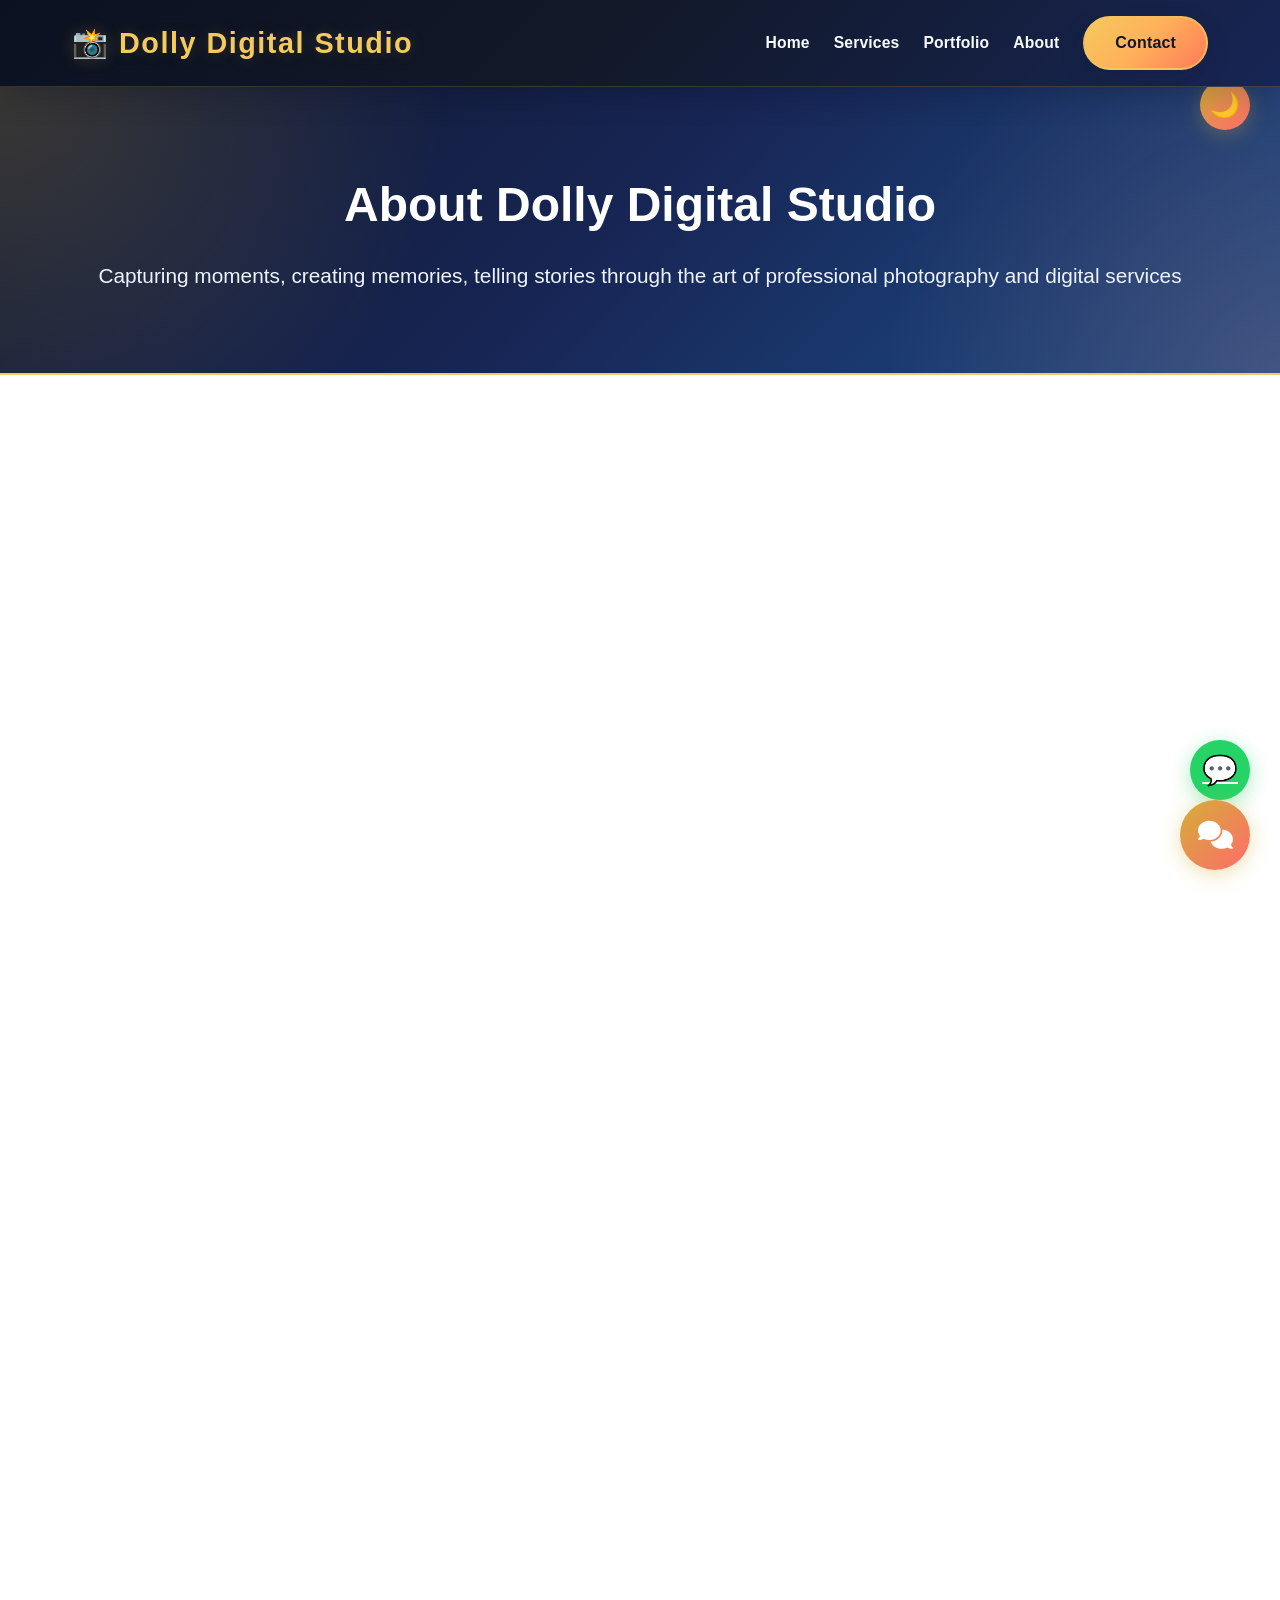
==== commit 5d8b3b91: "fixes the bug" ====
--- a/about.html
+++ b/about.html
@@ -52,7 +52,7 @@
         </div>
         <div class="story-text">
           <h2>Our Story</h2>
-          <p>Dolly Digital Studio was founded with a mission to transform moments into timeless pieces of art. What started as a passionate approach to documenting Indian weddings and celebrations has evolved into a full-service photography studio dedicated to delivering exceptional visual storytelling across Chhattisgarh and India.</p>
+          <p>Dolly Digital Studio was founded with a mission to transform moments into timeless pieces of art. What started as a passionate approach to documenting Indian weddings and celebrations has evolved into a full-service photography studio dedicated to delivering exceptional visual storytelling across Bilaspur, Chhattisgarh, and beyond.</p>
           <p>With expertise in professional photography, we've had the privilege of capturing some of life's most beautiful moments - from intimate ceremonies and grand wedding celebrations to candid portraits, corporate events, and breathtaking aerial drone footage across the region.</p>
           <p>We believe that every moment tells a story, and our job is to preserve that story with creativity, technical excellence, and an authentic connection with our clients. We're not just photographers; we're artists, storytellers, and memory keepers.</p>
         </div>
@@ -83,7 +83,7 @@
             <li>Professional Color Grading & Editing</li>
             <li>Event Photography</li>
           </ul>
-          <p>When Shivam isn't behind the camera, he enjoys traveling across India, exploring new locations for shoots, color grading cinematic visuals, and mentoring aspiring photographers in the Indian photography industry.</p>
+          <p>When Shivam isn't behind the camera, he enjoys exploring new locations across Chhattisgarh, color grading cinematic visuals, and mentoring aspiring photographers in the Indian creative industry.</p>
         </div>
       </div>
     </div>
@@ -214,8 +214,8 @@
   <footer>
     <div class="footer-container">
       <div class="footer-section">
-        <h3>PixelArt Studio</h3>
-        <p>Professional photography services specializing in weddings, events, and creative visual storytelling.</p>
+        <h3>💛 Dolly Digital Studio</h3>
+        <p>Professional photography services specializing in weddings, events, and creative visual storytelling in Bilaspur, Chhattisgarh, India.</p>
         <div class="social-links">
           <a href="#" title="Facebook"><i class="fab fa-facebook"></i></a>
           <a href="#" title="Instagram"><i class="fab fa-instagram"></i></a>
@@ -244,9 +244,9 @@
       <div class="footer-section">
         <h3>Contact Info</h3>
         <ul>
-          <li><i class="fas fa-phone"></i> <a href="tel:+919827123456">+91-9827123456</a></li>
-          <li><i class="fas fa-envelope"></i> <a href="mailto:hello@dollydigitalstudio.com">hello@dollydigitalstudio.com</a></li>
-          <li><i class="fas fa-map-marker-alt"></i> Deendayal Colony, Mangla<br>&nbsp;&nbsp;&nbsp;&nbsp;&nbsp;Bilaspur, C.G 495001</li>
+          <li><i class="fas fa-phone"></i> <a href="tel:+919993035235">+91 9993035235</a></li>
+          <li><i class="fas fa-envelope"></i> <a href="mailto:shivamdwivedi280708@gmail.com">shivamdwivedi280708@gmail.com</a></li>
+          <li><i class="fas fa-map-marker-alt"></i> Deendayal Colony, Mangla<br>&nbsp;&nbsp;&nbsp;&nbsp;&nbsp;Bilaspur, Chhattisgarh, India - 495001</li>
         </ul>
       </div>
     </div>
--- a/assets/css/common.css
+++ b/assets/css/common.css
@@ -9,28 +9,45 @@
 }
 
 :root {
-  --primary-color: #1a1a1a;
-  --secondary-color: #d4af37;
-  --accent-color: #ff6b6b;
+  --primary-color: #0f172a;
+  --secondary-color: #f4c95d;
+  --accent-color: #ff7a59;
   --text-light: #ffffff;
-  --text-dark: #333333;
-  --bg-dark: #0f0f0f;
-  --bg-light: #f9f9f9;
-  --border-color: #333333;
-  --shadow: 0 10px 30px rgba(0, 0, 0, 0.3);
+  --text-dark: #182033;
+  --text-muted: #52607a;
+  --text-soft: #eef4ff;
+  --bg-dark: #0b1120;
+  --bg-light: #f7f9fc;
+  --border-color: rgba(15, 23, 42, 0.12);
+  --shadow: 0 16px 40px rgba(15, 23, 42, 0.16);
+  --shadow-soft: 0 10px 28px rgba(15, 23, 42, 0.10);
+  --gradient-main: linear-gradient(135deg, #0f172a 0%, #172554 45%, #1d4e89 100%);
+  --gradient-accent: linear-gradient(135deg, #f4c95d 0%, #ffb15a 48%, #ff7a59 100%);
   --transition: all 0.3s ease;
 }
 
 html {
   scroll-behavior: smooth;
+  overflow-x: hidden;
 }
 
 body {
   font-family: 'Poppins', 'Segoe UI', Tahoma, Geneva, Verdana, sans-serif;
   line-height: 1.6;
   color: var(--text-dark);
-  background-color: var(--bg-light);
+  background: linear-gradient(180deg, #fffdf8 0%, #f7f9fc 55%, #eef3fb 100%);
   overflow-x: hidden;
+  text-rendering: optimizeLegibility;
+  -webkit-font-smoothing: antialiased;
+}
+
+body.menu-open {
+  overflow: hidden;
+}
+
+img {
+  max-width: 100%;
+  display: block;
 }
 
 /* ============================================
@@ -38,12 +55,14 @@
    ============================================ */
 
 header {
-  background-color: var(--primary-color);
+  background: rgba(15, 23, 42, 0.92);
   padding: 1rem 0;
   position: sticky;
   top: 0;
   z-index: 1000;
-  box-shadow: var(--shadow);
+  box-shadow: 0 10px 30px rgba(2, 6, 23, 0.18);
+  backdrop-filter: blur(14px);
+  border-bottom: 1px solid rgba(244, 201, 93, 0.18);
 }
 
 .header-container {
@@ -53,6 +72,7 @@
   display: flex;
   justify-content: space-between;
   align-items: center;
+  gap: 1rem;
 }
 
 .logo {
@@ -60,29 +80,32 @@
   font-weight: 700;
   color: var(--secondary-color);
   text-decoration: none;
-  letter-spacing: 2px;
-  transition: var(--transition);
+  letter-spacing: 1.5px;
+  transition: var(--transition);
+  text-shadow: 0 0 16px rgba(244, 201, 93, 0.18);
 }
 
 .logo:hover {
-  color: var(--accent-color);
-  text-shadow: 0 0 20px rgba(255, 107, 107, 0.5);
+  color: #ffd978;
+  text-shadow: 0 0 20px rgba(244, 201, 93, 0.4);
 }
 
 nav ul {
   list-style: none;
   display: flex;
-  gap: 2rem;
+  gap: 1.5rem;
   align-items: center;
+  flex-wrap: wrap;
 }
 
 nav a {
-  color: var(--text-light);
+  color: #f8fbff;
   text-decoration: none;
-  font-size: 1rem;
-  font-weight: 500;
+  font-size: 0.98rem;
+  font-weight: 600;
+  letter-spacing: 0.01em;
   position: relative;
-  transition: color 0.3s ease;
+  transition: color 0.3s ease, transform 0.3s ease, background-color 0.3s ease;
 }
 
 nav a::after {
@@ -98,6 +121,7 @@
 
 nav a:hover {
   color: var(--secondary-color);
+  transform: translateY(-1px);
 }
 
 nav a:hover::after {
@@ -109,12 +133,14 @@
   flex-direction: column;
   cursor: pointer;
   gap: 5px;
+  flex-shrink: 0;
+  padding: 0.35rem;
 }
 
 .hamburger span {
   width: 25px;
   height: 3px;
-  background-color: var(--text-light);
+  background: linear-gradient(135deg, #ffffff, var(--secondary-color));
   border-radius: 3px;
   transition: var(--transition);
 }
@@ -213,30 +239,33 @@
   cursor: pointer;
   border: 2px solid;
   font-size: 1rem;
+  box-shadow: var(--shadow-soft);
 }
 
 .btn-primary {
-  background-color: var(--secondary-color);
+  background: var(--gradient-accent);
   color: var(--primary-color);
-  border-color: var(--secondary-color);
+  border-color: rgba(244, 201, 93, 0.7);
 }
 
 .btn-primary:hover {
   background-color: transparent;
   color: var(--secondary-color);
-  box-shadow: 0 0 20px rgba(212, 175, 55, 0.5);
+  box-shadow: 0 0 20px rgba(244, 201, 93, 0.35);
+  transform: translateY(-2px);
 }
 
 .btn-secondary {
   background-color: transparent;
   color: var(--secondary-color);
-  border-color: var(--secondary-color);
+  border-color: rgba(244, 201, 93, 0.7);
 }
 
 .btn-secondary:hover {
-  background-color: var(--secondary-color);
+  background: var(--gradient-accent);
   color: var(--primary-color);
   box-shadow: var(--shadow);
+  transform: translateY(-2px);
 }
 
 .section-title {
@@ -268,21 +297,51 @@
   nav {
     display: none;
     position: absolute;
-    top: 100%;
-    left: 0;
-    right: 0;
-    background-color: var(--primary-color);
+    top: calc(100% + 0.65rem);
+    left: 1rem;
+    right: 1rem;
+    max-width: calc(100vw - 2rem);
+    background: linear-gradient(135deg, rgba(11, 17, 32, 0.98), rgba(23, 37, 84, 0.95));
+    padding: 1rem;
+    border-radius: 18px;
+    box-shadow: 0 18px 45px rgba(2, 6, 23, 0.35);
+    border: 1px solid rgba(244, 201, 93, 0.2);
+  }
+
+  nav.active {
+    display: block;
+  }
+
+  nav ul {
     flex-direction: column;
-    padding: 2rem;
-    gap: 1rem;
-  }
-
-  nav.active {
-    display: flex;
+    align-items: stretch;
+    gap: 0.5rem;
+    width: 100%;
+  }
+
+  nav li {
+    width: 100%;
   }
 
   nav a {
     display: block;
+    width: 100%;
+    padding: 0.85rem 1rem;
+    border-radius: 12px;
+  }
+
+  nav a::after {
+    display: none;
+  }
+
+  nav a:hover {
+    background-color: rgba(255, 255, 255, 0.08);
+  }
+
+  nav .btn,
+  nav a.btn {
+    width: 100%;
+    text-align: center;
   }
 
   .hamburger {
@@ -308,12 +367,20 @@
     padding: 0 1rem;
   }
 
-  nav ul {
-    gap: 1rem;
+  .logo {
+    font-size: 1.15rem;
+    letter-spacing: 0.5px;
+    max-width: calc(100% - 60px);
+  }
+
+  nav {
+    left: 0.75rem;
+    right: 0.75rem;
+    max-width: calc(100vw - 1.5rem);
   }
 
   nav a {
-    font-size: 0.9rem;
+    font-size: 0.95rem;
   }
 
   .section-title {
--- a/assets/css/upgrades.css
+++ b/assets/css/upgrades.css
@@ -448,3 +448,152 @@
     height: 250px;
   }
 }
+
+/* GLOBAL POLISH & PERFORMANCE TUNING */
+:root {
+  --primary-color: #0f172a;
+  --secondary-color: #f4c95d;
+  --accent-color: #ff7a59;
+  --text-dark: #182033;
+  --text-muted: #52607a;
+  --text-soft: #eef4ff;
+  --bg-light: #f7f9fc;
+  --bg-dark: #0b1120;
+  --border-color: rgba(15, 23, 42, 0.12);
+}
+
+header,
+footer {
+  background: linear-gradient(135deg, #0b1120 0%, #111827 45%, #172554 100%);
+}
+
+.hero,
+.page-header,
+.about-hero,
+.awards-section,
+.process-section,
+.stats-section,
+.why-us,
+.mission-section {
+  background-image:
+    radial-gradient(circle at top left, rgba(244, 201, 93, 0.18), transparent 34%),
+    radial-gradient(circle at bottom right, rgba(255, 122, 89, 0.16), transparent 30%),
+    linear-gradient(135deg, #0f172a 0%, #172554 48%, #1d4e89 100%) !important;
+}
+
+.cta-section {
+  background: linear-gradient(135deg, #f4c95d 0%, #ffb15a 45%, #ff7a59 100%) !important;
+  color: #0f172a !important;
+}
+
+.cta-section h2,
+.cta-section p,
+.cta-section .btn-primary:hover {
+  color: #0f172a !important;
+}
+
+.hero-description,
+.page-header p,
+.about-hero p,
+.feature-item p,
+.mvv-card p,
+.award-card p,
+.process-card p,
+.stat-card p,
+.footer-section p,
+.footer-bottom {
+  color: #eef4ff !important;
+}
+
+.service-card p,
+.story-text p,
+.founder-info p,
+.skill-list li,
+.service-text > p,
+.service-list li,
+.package-list li,
+.testimonial-card p,
+.testimonial-author span,
+.info-card p,
+.info-card-item p,
+.timing,
+.studio-details-box p,
+.faq-item p,
+.pricing-info p,
+.social-channels p,
+.shop-detail-item p {
+  color: #4b5a74 !important;
+}
+
+.service-card,
+.feature-item,
+.testimonial-card,
+.package-card,
+.gallery-item,
+.award-card,
+.process-card,
+.stat-card,
+.info-card,
+.info-card-item,
+.faq-item,
+.skill-category,
+.form-wrapper,
+.map-container,
+.shop-detail-item {
+  box-shadow: 0 14px 35px rgba(15, 23, 42, 0.10);
+  border-color: rgba(15, 23, 42, 0.08);
+  transform: translateZ(0);
+  will-change: transform;
+  backface-visibility: hidden;
+}
+
+.services-preview,
+.why-us,
+.testimonials,
+.page-header,
+.service-section,
+.process-section,
+.packages-section,
+.gallery-section,
+.stats-section,
+.story-section,
+.founder-section,
+.mission-section,
+.skills-section,
+.awards-section,
+.studio-info-section,
+.contact-form-map-section,
+.faq-section {
+  content-visibility: auto;
+  contain-intrinsic-size: 1px 700px;
+}
+
+@media (hover: none), (pointer: coarse) {
+  .service-card:hover,
+  .feature-item:hover,
+  .testimonial-card:hover,
+  .package-card:hover,
+  .award-card:hover,
+  .process-card:hover,
+  .stat-card:hover,
+  .info-card:hover,
+  .info-card-item:hover,
+  .faq-item:hover,
+  .gallery-item:hover {
+    transform: none !important;
+  }
+}
+
+@media (prefers-reduced-motion: reduce) {
+  html {
+    scroll-behavior: auto;
+  }
+
+  *,
+  *::before,
+  *::after {
+    animation-duration: 0.01ms !important;
+    animation-iteration-count: 1 !important;
+    transition-duration: 0.01ms !important;
+  }
+}
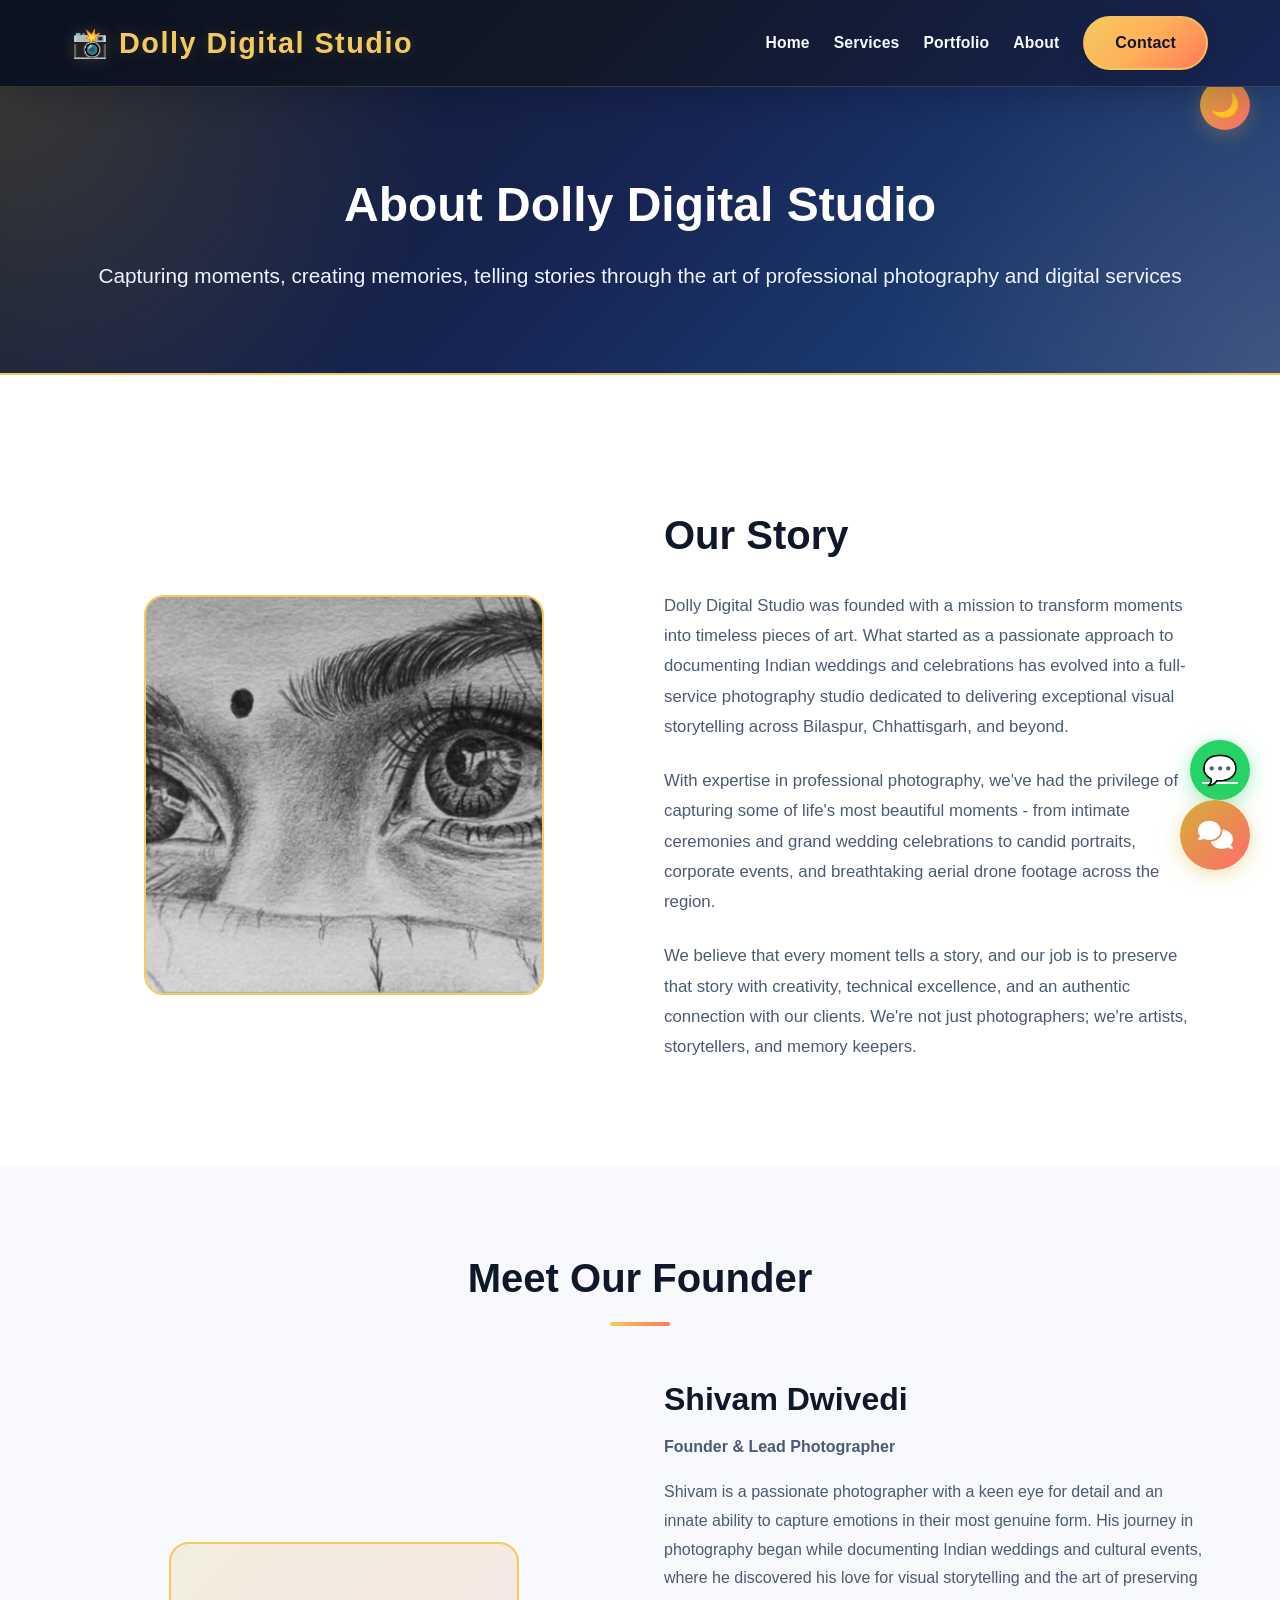
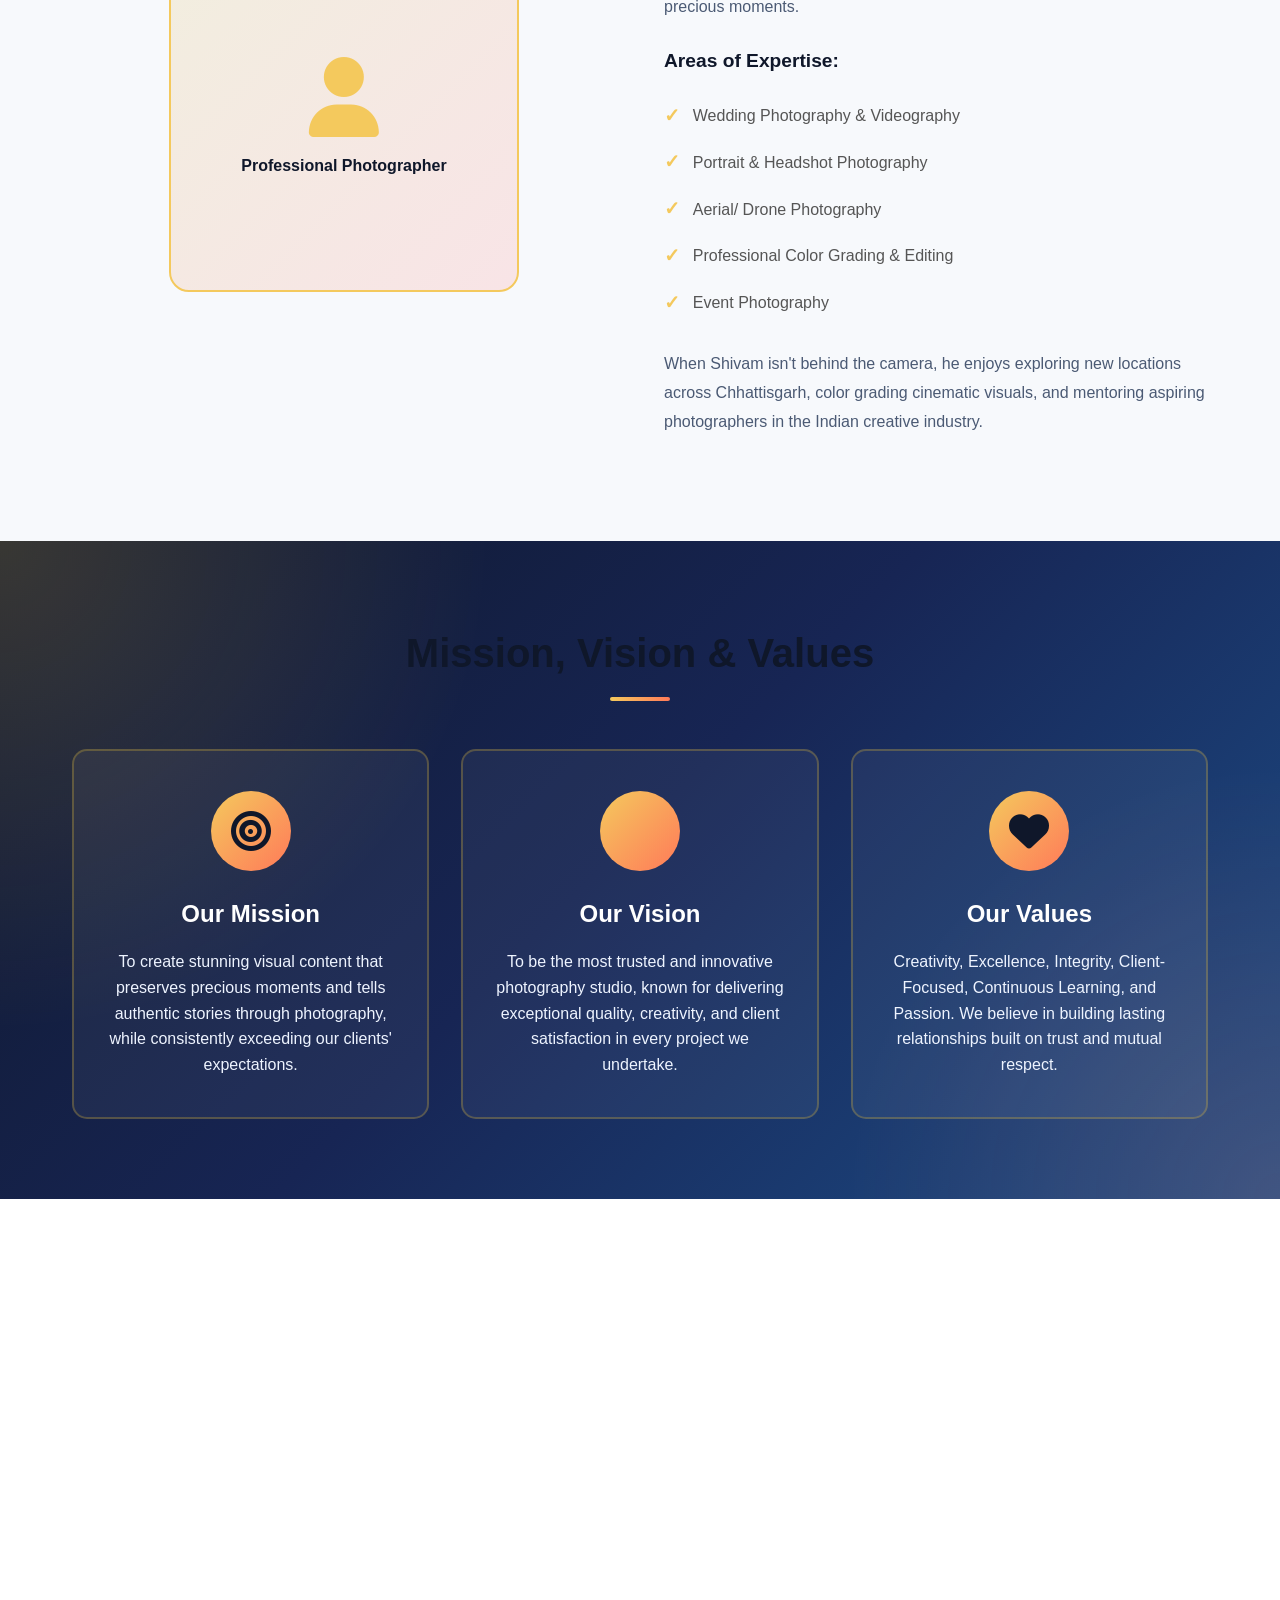
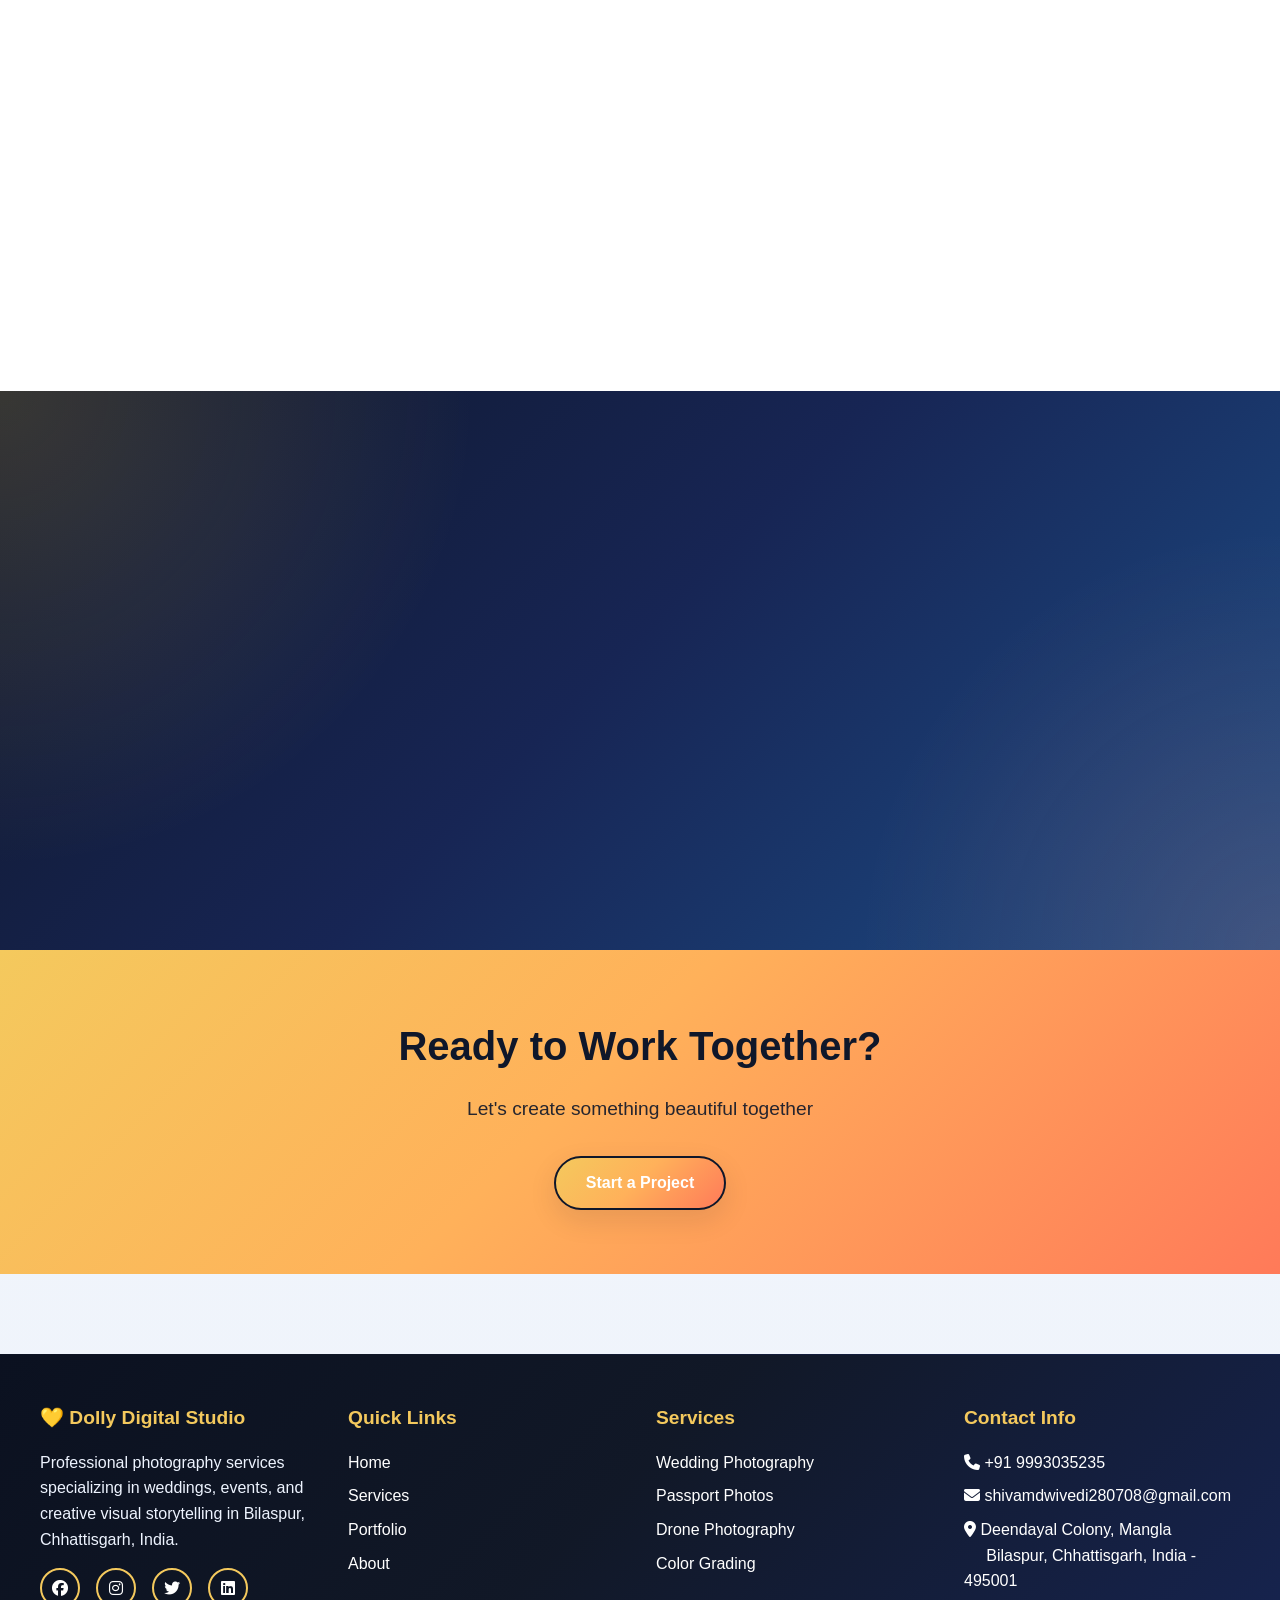
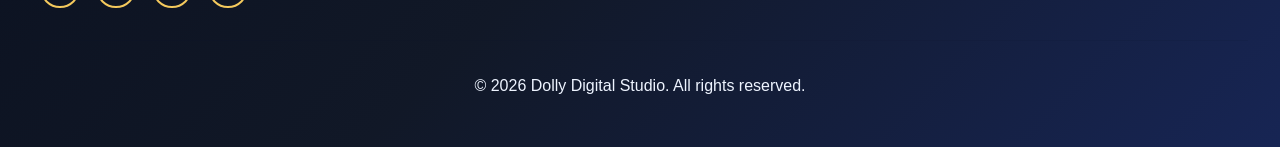
==== commit 2a967c68: "fix the bug" ====
--- a/about.html
+++ b/about.html
@@ -4,6 +4,19 @@
   <meta charset="UTF-8">
   <meta name="viewport" content="width=device-width, initial-scale=1.0">
   <title>About - Dolly Digital Studio</title>
+  <meta name="description" content="Learn about Dolly Digital Studio, our story, and our photography expertise in Bilaspur, Chhattisgarh, India.">
+  <meta name="keywords" content="about photographer Bilaspur, wedding photographer Chhattisgarh, Dolly Digital Studio">
+  <meta name="author" content="Dolly Digital Studio">
+  <meta name="robots" content="index, follow">
+  <meta name="theme-color" content="#0f172a">
+  <meta property="og:title" content="About Dolly Digital Studio">
+  <meta property="og:description" content="Meet the team behind Dolly Digital Studio and explore our experience in wedding, event, portrait, and drone photography.">
+  <meta property="og:type" content="website">
+  <meta property="og:url" content="https://dollydigitalstudio.com/about.html">
+  <meta property="og:image" content="https://dollydigitalstudio.com/assets/images/about-image.jpeg">
+  <link rel="canonical" href="https://dollydigitalstudio.com/about.html">
+  <link rel="preconnect" href="https://cdnjs.cloudflare.com">
+  <link rel="dns-prefetch" href="//cdnjs.cloudflare.com">
   <link rel="stylesheet" href="assets/css/common.css">
   <link rel="stylesheet" href="assets/css/about-style.css">
   <link rel="stylesheet" href="assets/css/animations.css">
@@ -48,7 +61,7 @@
     <div class="container">
       <div class="story-grid">
         <div class="story-image">
-          <img src="assets/images/about-image.jpeg" alt="Our Story" class="story-img">
+          <img src="assets/images/about-image.jpeg" alt="Dolly Digital Studio story" class="story-img" width="800" height="800" loading="lazy" decoding="async">
         </div>
         <div class="story-text">
           <h2>Our Story</h2>
@@ -206,7 +219,7 @@
     <div class="container">
       <h2>Ready to Work Together?</h2>
       <p>Let's create something beautiful together</p>
-      <a href="contact.html" class="btn btn-primary">Start a Project</a>
+      <a href="contact.html#booking" class="btn btn-primary">Start a Project</a>
     </div>
   </section>
 
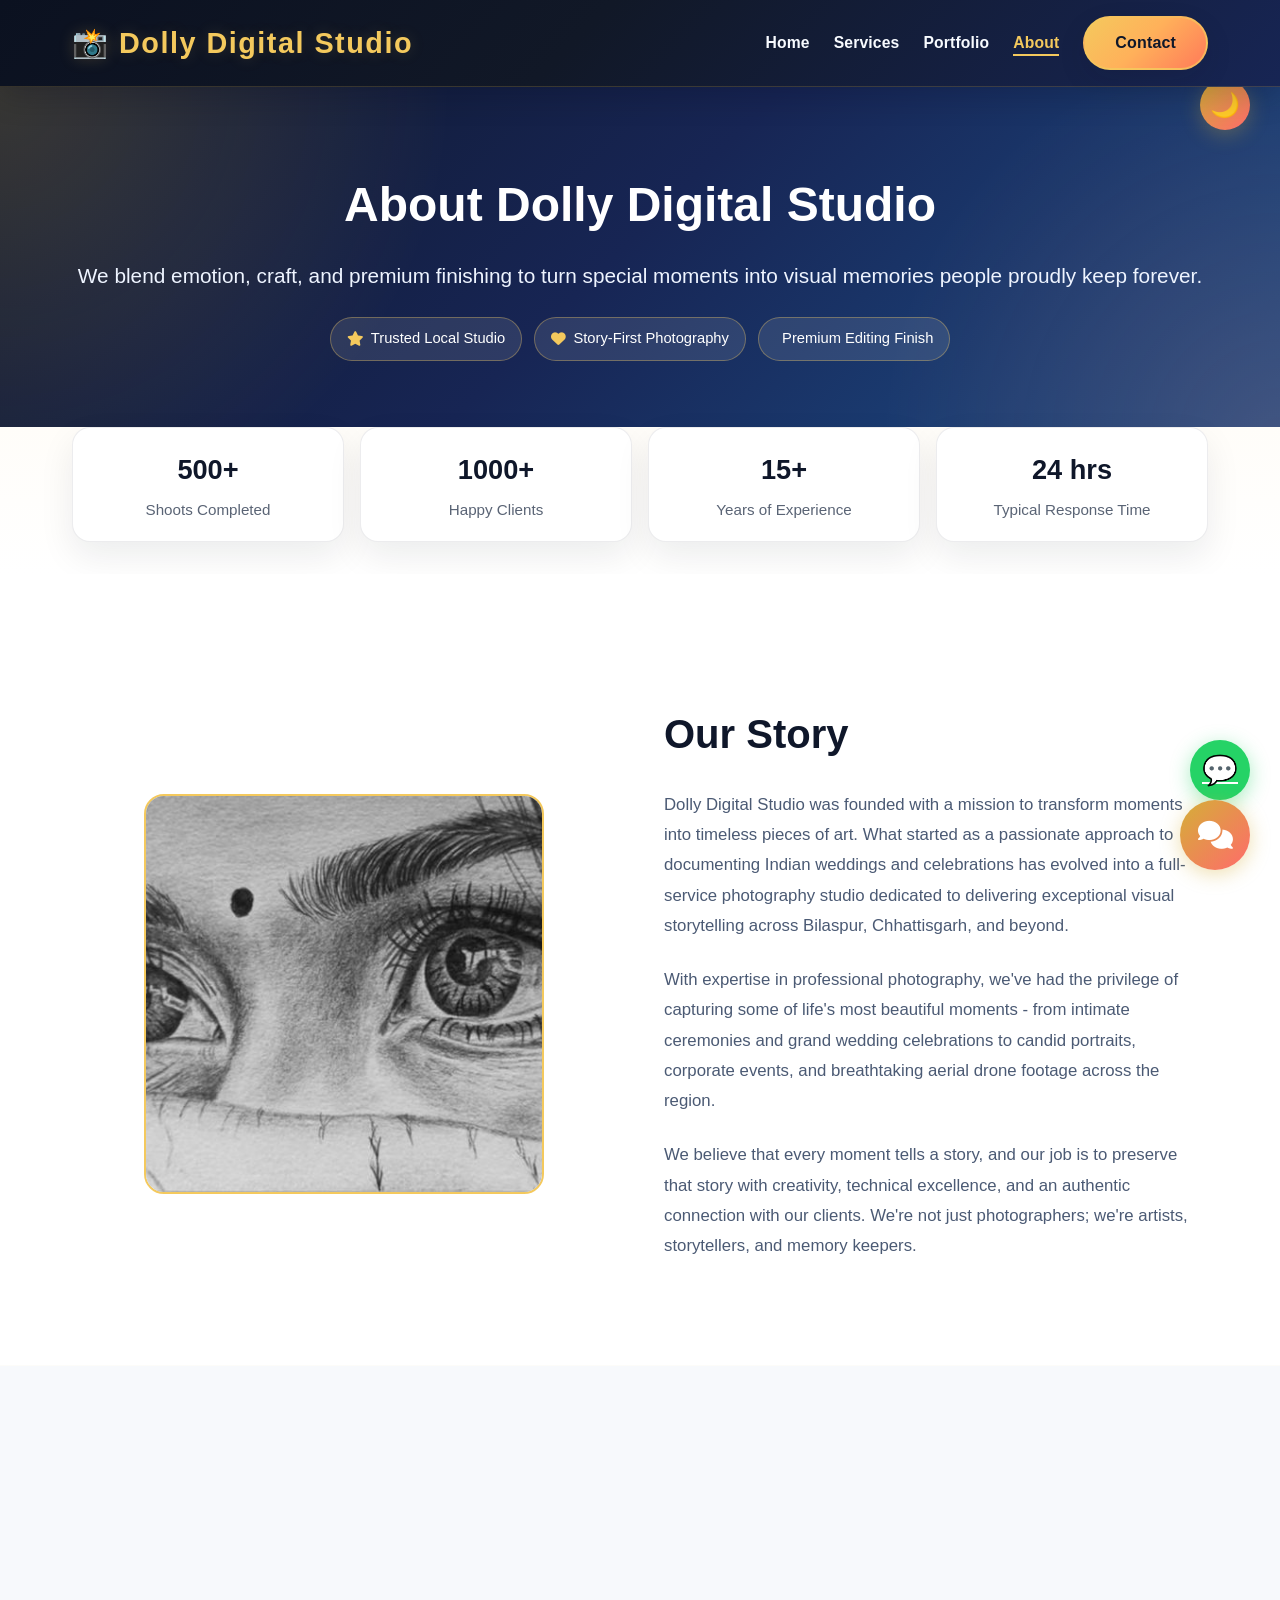
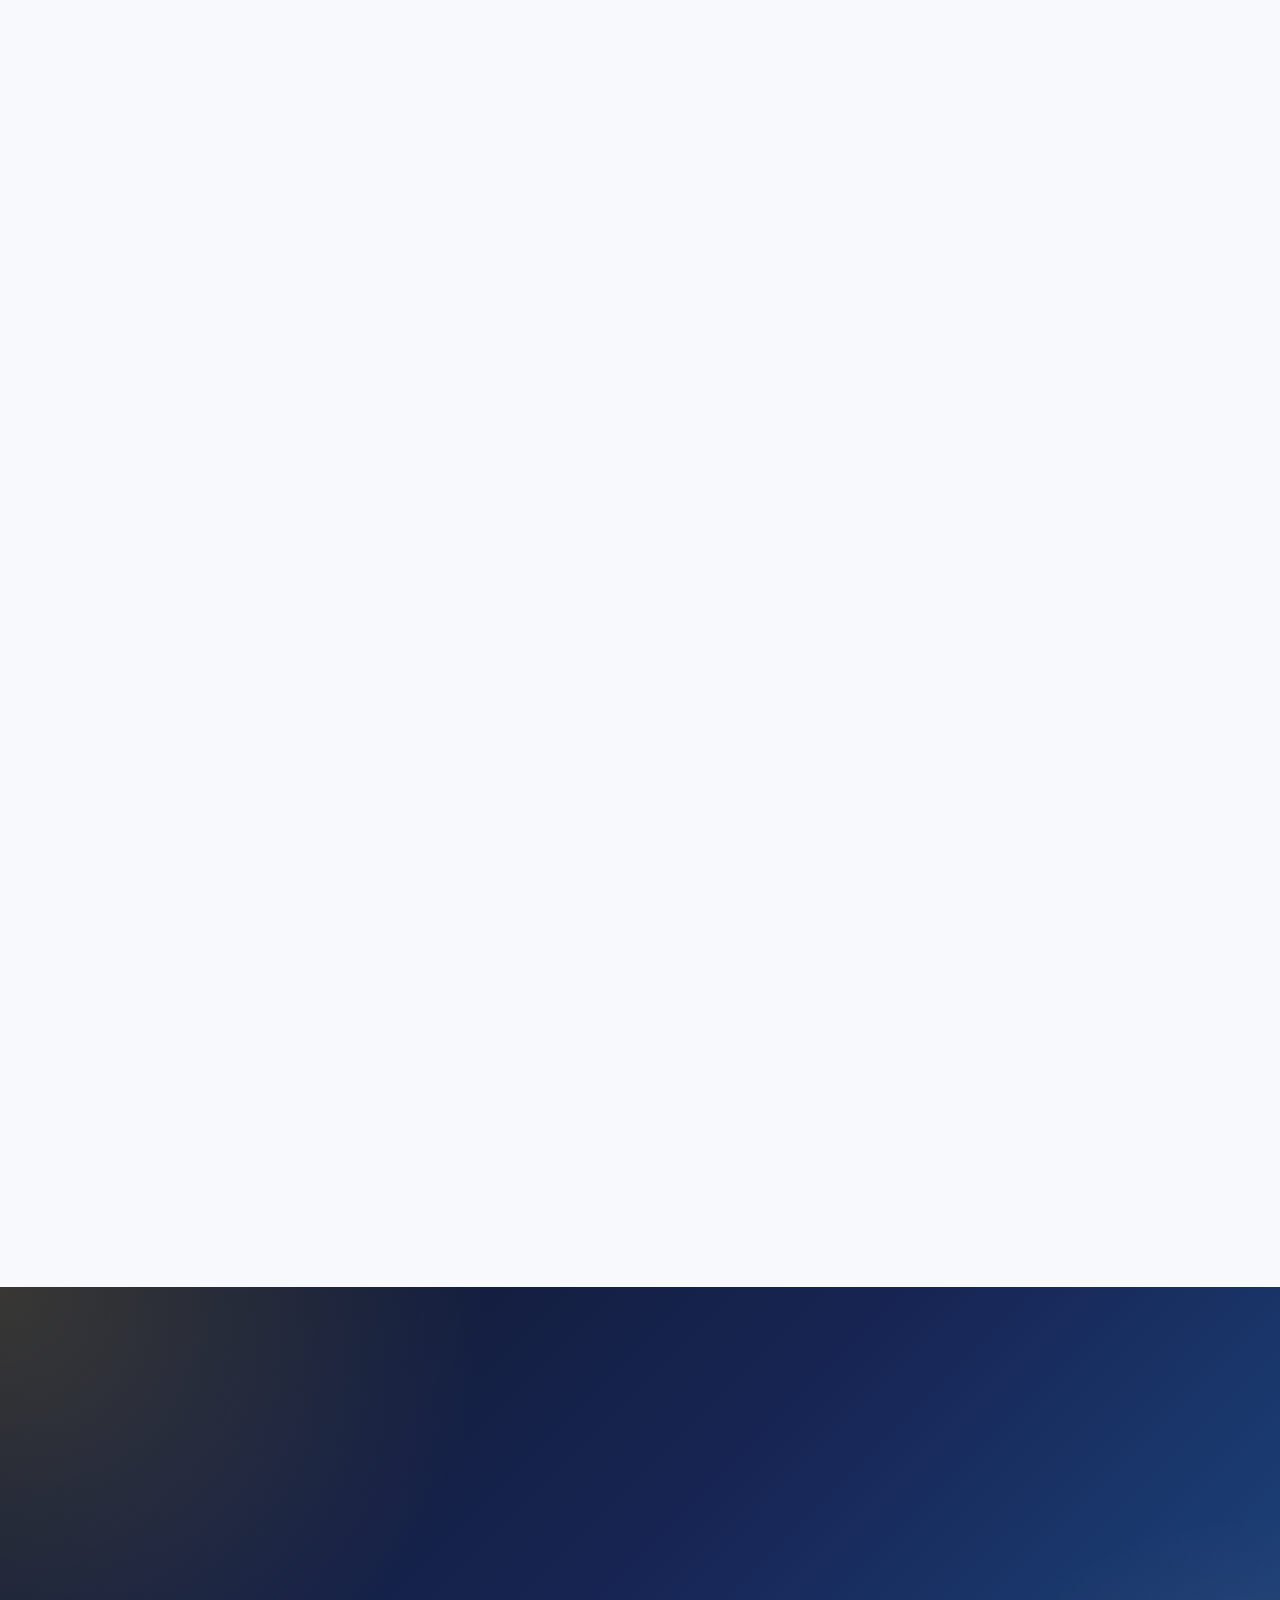
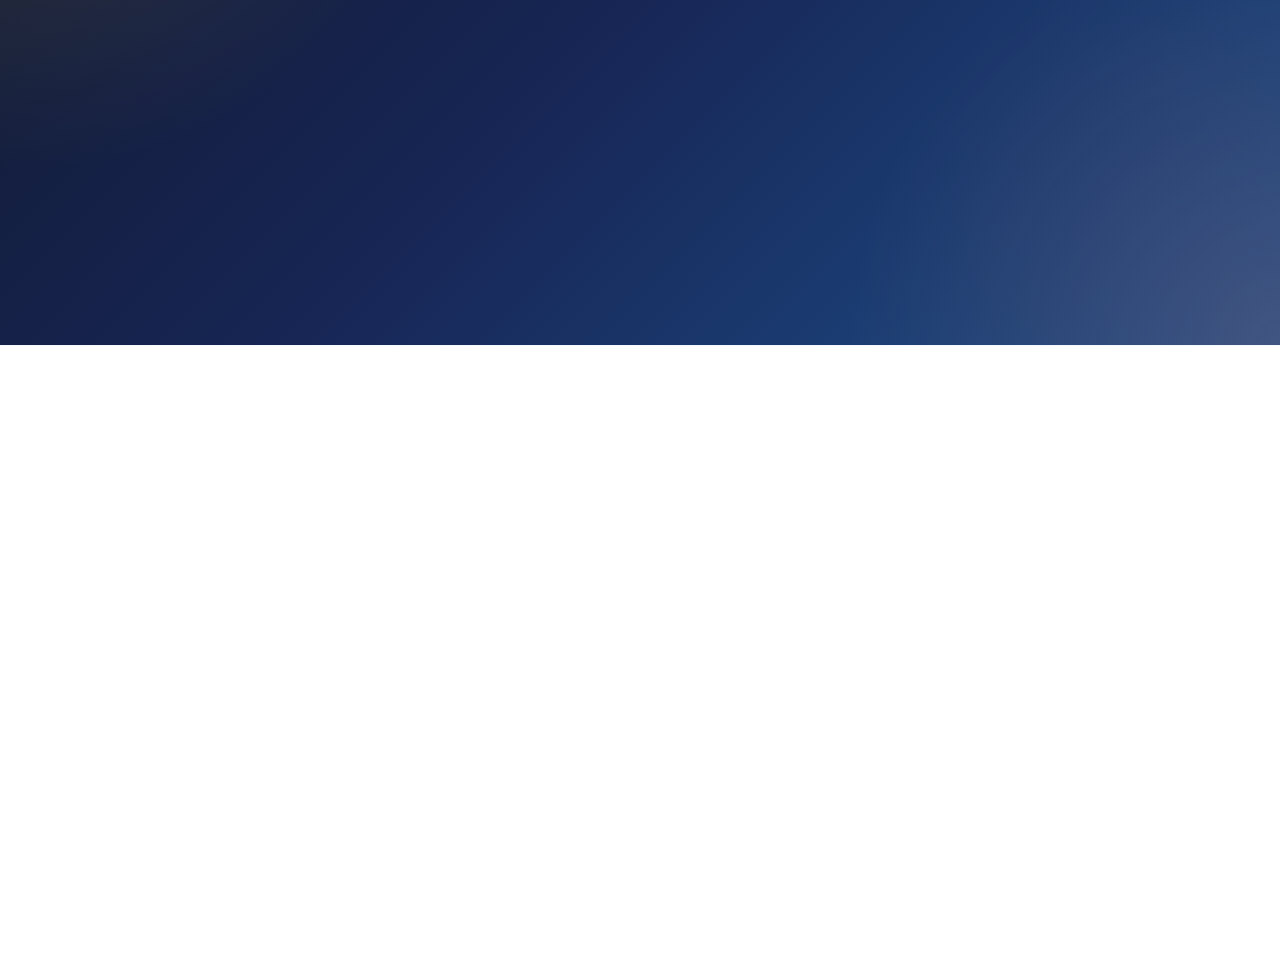
==== commit 73cba6a3: "upgrade the system" ====
--- a/about.html
+++ b/about.html
@@ -12,9 +12,9 @@
   <meta property="og:title" content="About Dolly Digital Studio">
   <meta property="og:description" content="Meet the team behind Dolly Digital Studio and explore our experience in wedding, event, portrait, and drone photography.">
   <meta property="og:type" content="website">
-  <meta property="og:url" content="https://dollydigitalstudio.com/about.html">
-  <meta property="og:image" content="https://dollydigitalstudio.com/assets/images/about-image.jpeg">
-  <link rel="canonical" href="https://dollydigitalstudio.com/about.html">
+  <meta property="og:url" content="https://gamingshivam28.github.io/website113/about.html">
+  <meta property="og:image" content="https://gamingshivam28.github.io/website113/assets/images/about-image.jpeg">
+  <link rel="canonical" href="https://gamingshivam28.github.io/website113/about.html">
   <link rel="preconnect" href="https://cdnjs.cloudflare.com">
   <link rel="dns-prefetch" href="//cdnjs.cloudflare.com">
   <link rel="stylesheet" href="assets/css/common.css">
@@ -51,7 +51,35 @@
     <div class="container">
       <div class="hero-content">
         <h1>About Dolly Digital Studio</h1>
-        <p>Capturing moments, creating memories, telling stories through the art of professional photography and digital services</p>
+        <p>We blend emotion, craft, and premium finishing to turn special moments into visual memories people proudly keep forever.</p>
+        <div class="hero-badges">
+          <span><i class="fas fa-star"></i> Trusted Local Studio</span>
+          <span><i class="fas fa-heart"></i> Story-First Photography</span>
+          <span><i class="fas fa-sparkles"></i> Premium Editing Finish</span>
+        </div>
+      </div>
+    </div>
+  </section>
+
+  <section class="about-stats-strip">
+    <div class="container">
+      <div class="about-stats-grid">
+        <div class="about-stat-card">
+          <strong>500+</strong>
+          <span>Shoots Completed</span>
+        </div>
+        <div class="about-stat-card">
+          <strong>1000+</strong>
+          <span>Happy Clients</span>
+        </div>
+        <div class="about-stat-card">
+          <strong>15+</strong>
+          <span>Years of Experience</span>
+        </div>
+        <div class="about-stat-card">
+          <strong>24 hrs</strong>
+          <span>Typical Response Time</span>
+        </div>
       </div>
     </div>
   </section>
@@ -87,6 +115,7 @@
         <div class="founder-info">
           <h3>Shivam Dwivedi</h3>
           <p class="founder-title">Founder & Lead Photographer</p>
+          <p class="signature-quote">“A premium photo is not just sharp or colorful — it should make you feel the moment again every single time you see it.”</p>
           <p>Shivam is a passionate photographer with a keen eye for detail and an innate ability to capture emotions in their most genuine form. His journey in photography began while documenting Indian weddings and cultural events, where he discovered his love for visual storytelling and the art of preserving precious moments.</p>
           <h4>Areas of Expertise:</h4>
           <ul class="expertise-list">
@@ -185,6 +214,29 @@
     </div>
   </section>
 
+  <section class="promise-section">
+    <div class="container">
+      <h2 class="section-title">What Makes Our Work Feel Different</h2>
+      <div class="promise-grid">
+        <div class="promise-card">
+          <i class="fas fa-feather-pointed"></i>
+          <h3>Natural Storytelling</h3>
+          <p>We focus on real emotion, candid detail, and beautiful in-between moments that feel honest and alive.</p>
+        </div>
+        <div class="promise-card">
+          <i class="fas fa-user-group"></i>
+          <h3>Comfortable Shoot Experience</h3>
+          <p>Clients feel relaxed, guided, and confident throughout the session, which makes the results even stronger.</p>
+        </div>
+        <div class="promise-card">
+          <i class="fas fa-gem"></i>
+          <h3>Premium Final Finish</h3>
+          <p>Every frame is refined with careful color work, clean presentation, and a look that feels timeless.</p>
+        </div>
+      </div>
+    </div>
+  </section>
+
   <!-- AWARDS & RECOGNITION -->
   <section class="awards-section">
     <div class="container">
--- a/assets/css/common.css
+++ b/assets/css/common.css
@@ -128,6 +128,26 @@
   width: 100%;
 }
 
+nav a.active-link {
+  color: var(--secondary-color);
+}
+
+nav a.active-link::after {
+  width: 100%;
+}
+
+.scroll-progress {
+  position: fixed;
+  top: 0;
+  left: 0;
+  width: 0;
+  height: 3px;
+  background: var(--gradient-accent);
+  box-shadow: 0 0 18px rgba(244, 201, 93, 0.45);
+  z-index: 1400;
+  pointer-events: none;
+}
+
 .hamburger {
   display: none;
   flex-direction: column;
--- a/assets/css/about-style.css
+++ b/assets/css/about-style.css
@@ -20,6 +20,63 @@
 .about-hero p {
   font-size: 1.3rem;
   color: #ddd;
+}
+
+.hero-badges {
+  display: flex;
+  flex-wrap: wrap;
+  justify-content: center;
+  gap: 0.75rem;
+  margin-top: 1.5rem;
+}
+
+.hero-badges span {
+  display: inline-flex;
+  align-items: center;
+  gap: 0.45rem;
+  padding: 0.6rem 1rem;
+  border-radius: 999px;
+  background: rgba(255, 255, 255, 0.1);
+  border: 1px solid rgba(244, 201, 93, 0.35);
+  color: #fff;
+  font-size: 0.92rem;
+}
+
+.hero-badges i {
+  color: var(--secondary-color);
+}
+
+.about-stats-strip {
+  padding: 0 2rem 2rem;
+  margin-top: -1rem;
+  background: linear-gradient(180deg, #fffdf9 0%, #ffffff 100%);
+}
+
+.about-stats-grid {
+  display: grid;
+  grid-template-columns: repeat(4, minmax(0, 1fr));
+  gap: 1rem;
+}
+
+.about-stat-card {
+  background: #fff;
+  border-radius: 18px;
+  padding: 1.2rem 1rem;
+  text-align: center;
+  box-shadow: 0 14px 35px rgba(15, 23, 42, 0.08);
+  border: 1px solid rgba(15, 23, 42, 0.08);
+}
+
+.about-stat-card strong {
+  display: block;
+  color: var(--primary-color);
+  font-size: 1.7rem;
+  margin-bottom: 0.35rem;
+}
+
+.about-stat-card span {
+  color: #5a6475;
+  font-size: 0.95rem;
 }
 
 /* STORY SECTION */
@@ -122,6 +179,15 @@
   margin-bottom: 1rem !important;
 }
 
+.signature-quote {
+  background: linear-gradient(135deg, rgba(244, 201, 93, 0.18), rgba(255, 122, 89, 0.12));
+  border-left: 4px solid var(--secondary-color);
+  border-radius: 14px;
+  padding: 1rem 1.2rem;
+  font-style: italic;
+  color: var(--primary-color) !important;
+}
+
 .founder-info p {
   color: #555;
   font-size: 1rem;
@@ -266,6 +332,49 @@
   font-size: 1.1rem;
 }
 
+/* PROMISE SECTION */
+.promise-section {
+  padding: 5rem 2rem;
+  background: linear-gradient(180deg, #fffefb 0%, #fff7eb 100%);
+}
+
+.promise-grid {
+  display: grid;
+  grid-template-columns: repeat(auto-fit, minmax(240px, 1fr));
+  gap: 1.5rem;
+  margin-top: 3rem;
+}
+
+.promise-card {
+  background: #fff;
+  border-radius: 18px;
+  padding: 1.8rem;
+  box-shadow: 0 16px 35px rgba(15, 23, 42, 0.08);
+  border: 1px solid rgba(15, 23, 42, 0.08);
+  transition: var(--transition);
+}
+
+.promise-card:hover {
+  transform: translateY(-8px);
+  box-shadow: 0 24px 45px rgba(15, 23, 42, 0.12);
+}
+
+.promise-card i {
+  font-size: 2rem;
+  color: var(--secondary-color);
+  margin-bottom: 1rem;
+}
+
+.promise-card h3 {
+  color: var(--primary-color);
+  margin-bottom: 0.5rem;
+}
+
+.promise-card p {
+  color: #5a6475;
+  line-height: 1.7;
+}
+
 /* AWARDS SECTION */
 .awards-section {
   padding: 5rem 2rem;
@@ -351,6 +460,14 @@
     font-size: 2rem;
   }
 
+  .hero-badges {
+    justify-content: center;
+  }
+
+  .about-stats-grid {
+    grid-template-columns: repeat(2, minmax(0, 1fr));
+  }
+
   .story-grid,
   .founder-grid {
     grid-template-columns: 1fr;
@@ -390,10 +507,20 @@
     font-size: 1.5rem;
   }
 
+  .hero-badges span {
+    width: 100%;
+    justify-content: center;
+  }
+
+  .about-stats-grid {
+    grid-template-columns: 1fr;
+  }
+
   .story-section,
   .founder-section,
   .mission-section,
   .skills-section,
+  .promise-section,
   .awards-section {
     padding: 2.5rem 1rem;
   }
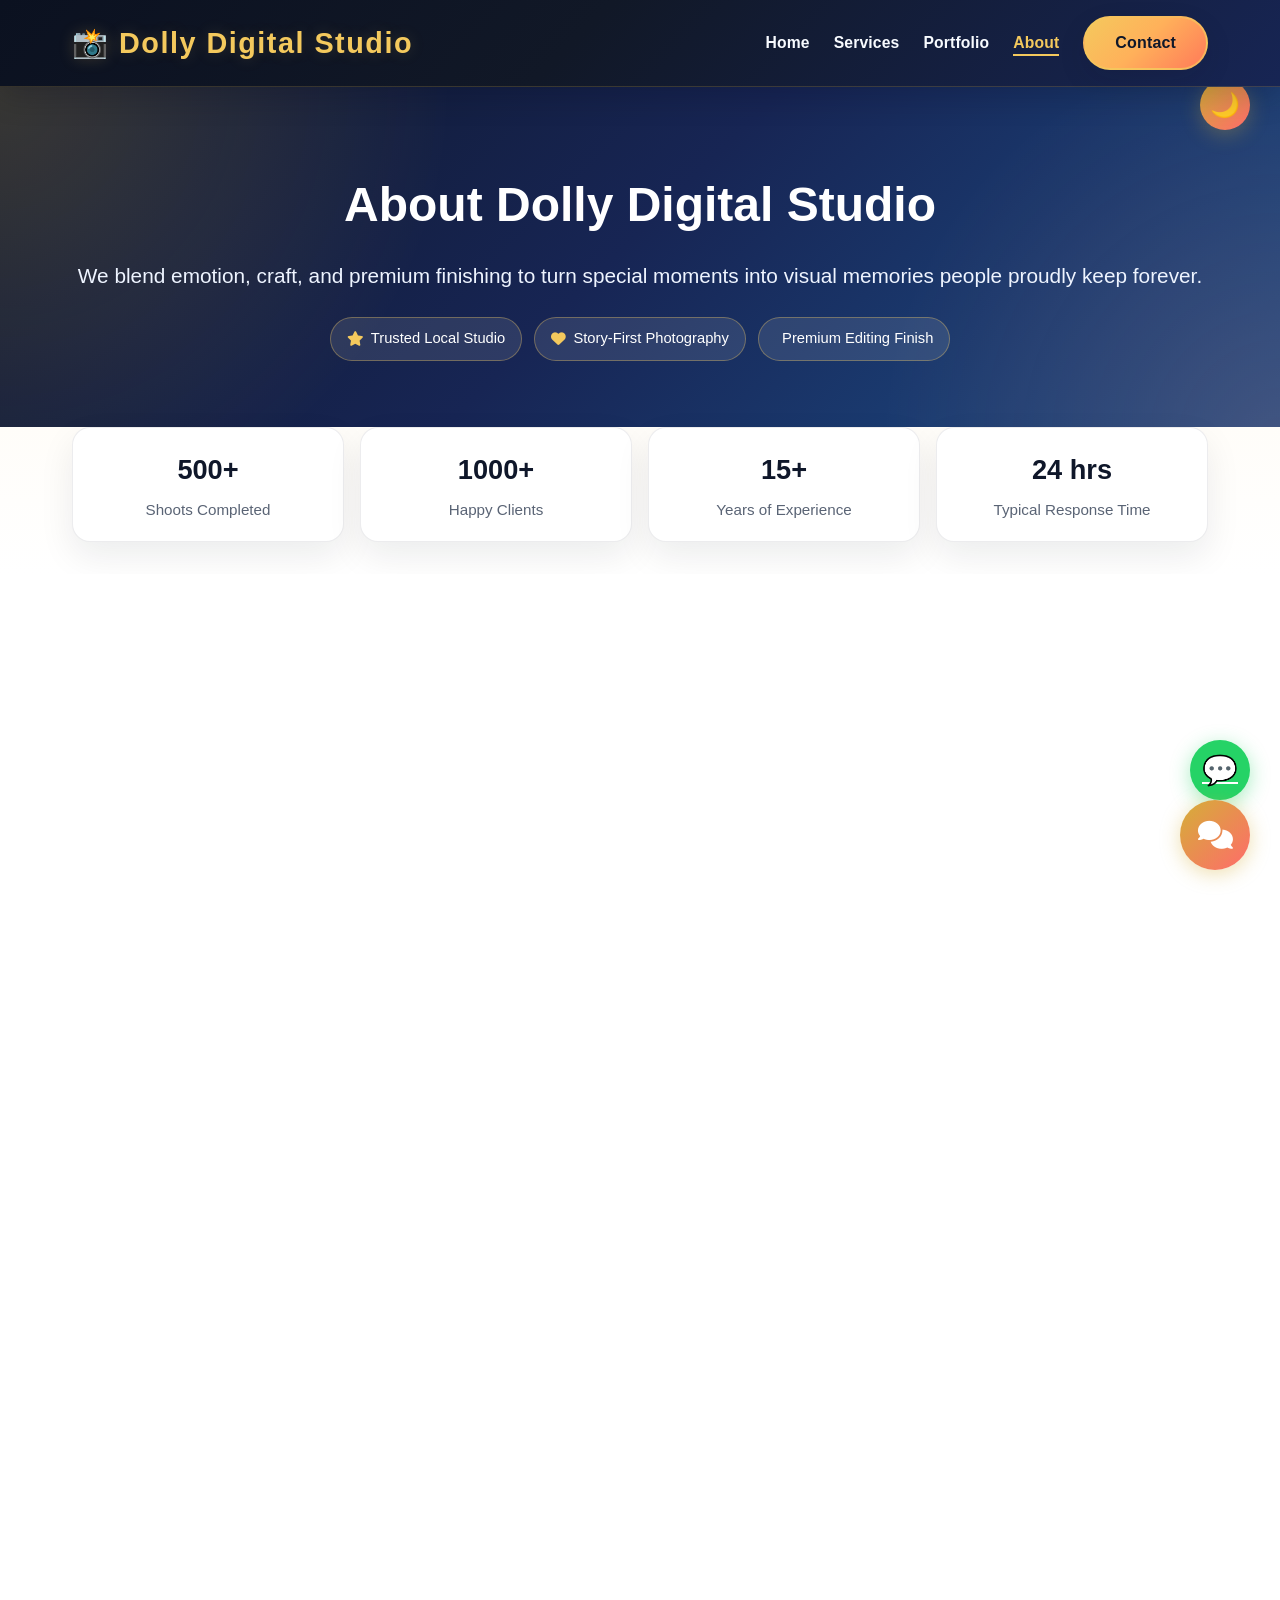
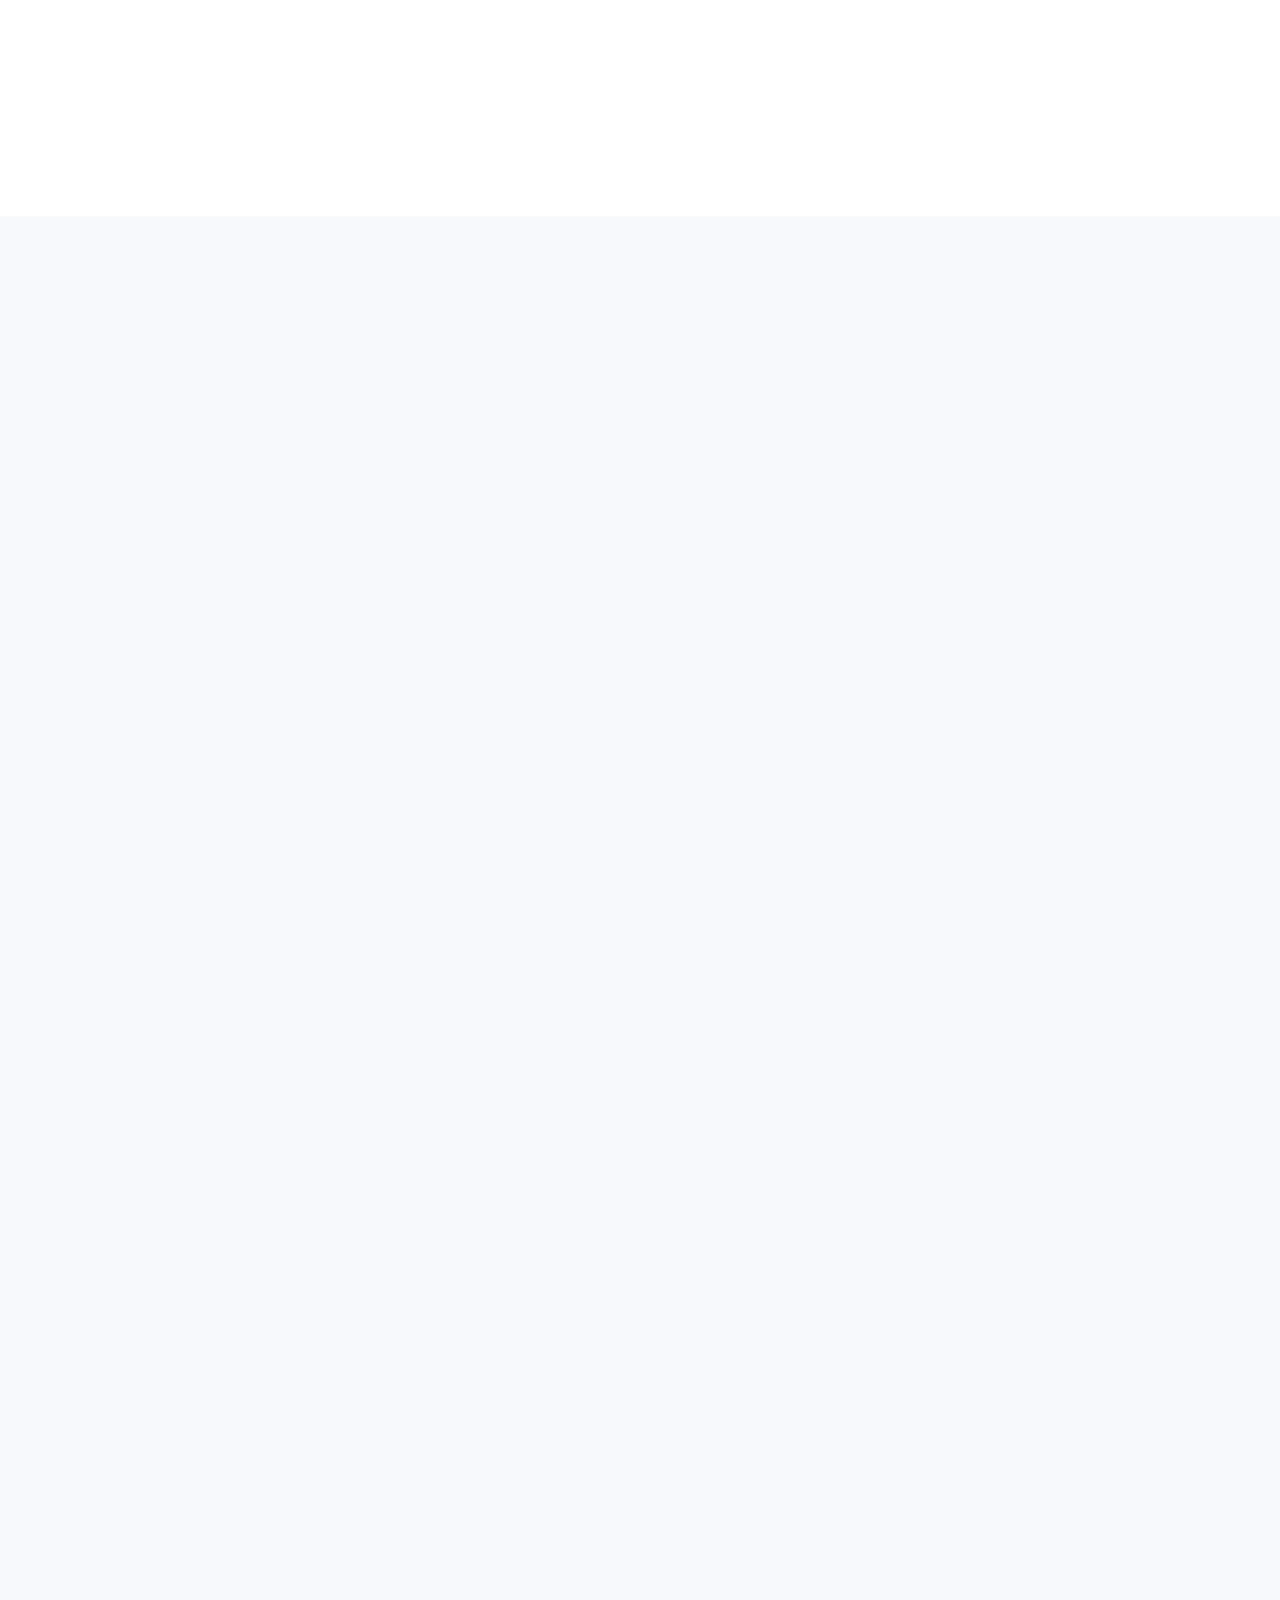
==== commit 8c15d1d9: "fixes the css file" ====
--- a/about.html
+++ b/about.html
@@ -15,13 +15,14 @@
   <meta property="og:url" content="https://gamingshivam28.github.io/website113/about.html">
   <meta property="og:image" content="https://gamingshivam28.github.io/website113/assets/images/about-image.jpeg">
   <link rel="canonical" href="https://gamingshivam28.github.io/website113/about.html">
+  <link rel="icon" type="image/svg+xml" href="assets/images/favicon.svg?v=20260331fix1">
   <link rel="preconnect" href="https://cdnjs.cloudflare.com">
   <link rel="dns-prefetch" href="//cdnjs.cloudflare.com">
-  <link rel="stylesheet" href="assets/css/common.css">
-  <link rel="stylesheet" href="assets/css/about-style.css">
-  <link rel="stylesheet" href="assets/css/animations.css">
-  <link rel="stylesheet" href="assets/css/upgrades.css">
-  <link rel="stylesheet" href="assets/css/ai-chatbot.css">
+  <link rel="stylesheet" href="assets/css/common.css?v=20260331fix1">
+  <link rel="stylesheet" href="assets/css/about-style.css?v=20260331fix1">
+  <link rel="stylesheet" href="assets/css/animations.css?v=20260331fix1">
+  <link rel="stylesheet" href="assets/css/upgrades.css?v=20260331fix1">
+  <link rel="stylesheet" href="assets/css/ai-chatbot.css?v=20260331fix1">
   <link href="https://cdnjs.cloudflare.com/ajax/libs/font-awesome/6.4.0/css/all.min.css" rel="stylesheet">
 </head>
 <body>
@@ -320,9 +321,9 @@
     </div>
   </footer>
 
-  <script src="assets/js/about-script.js"></script>
-  <script src="assets/js/form-handler.js"></script>
-  <script src="assets/js/upgrades.js"></script>
-  <script src="assets/js/ai-chatbot.js"></script>
+  <script src="assets/js/about-script.js?v=20260331fix1"></script>
+  <script src="assets/js/form-handler.js?v=20260331fix1"></script>
+  <script src="assets/js/upgrades.js?v=20260331fix1"></script>
+  <script src="assets/js/ai-chatbot.js?v=20260331fix1"></script>
 </body>
 </html>
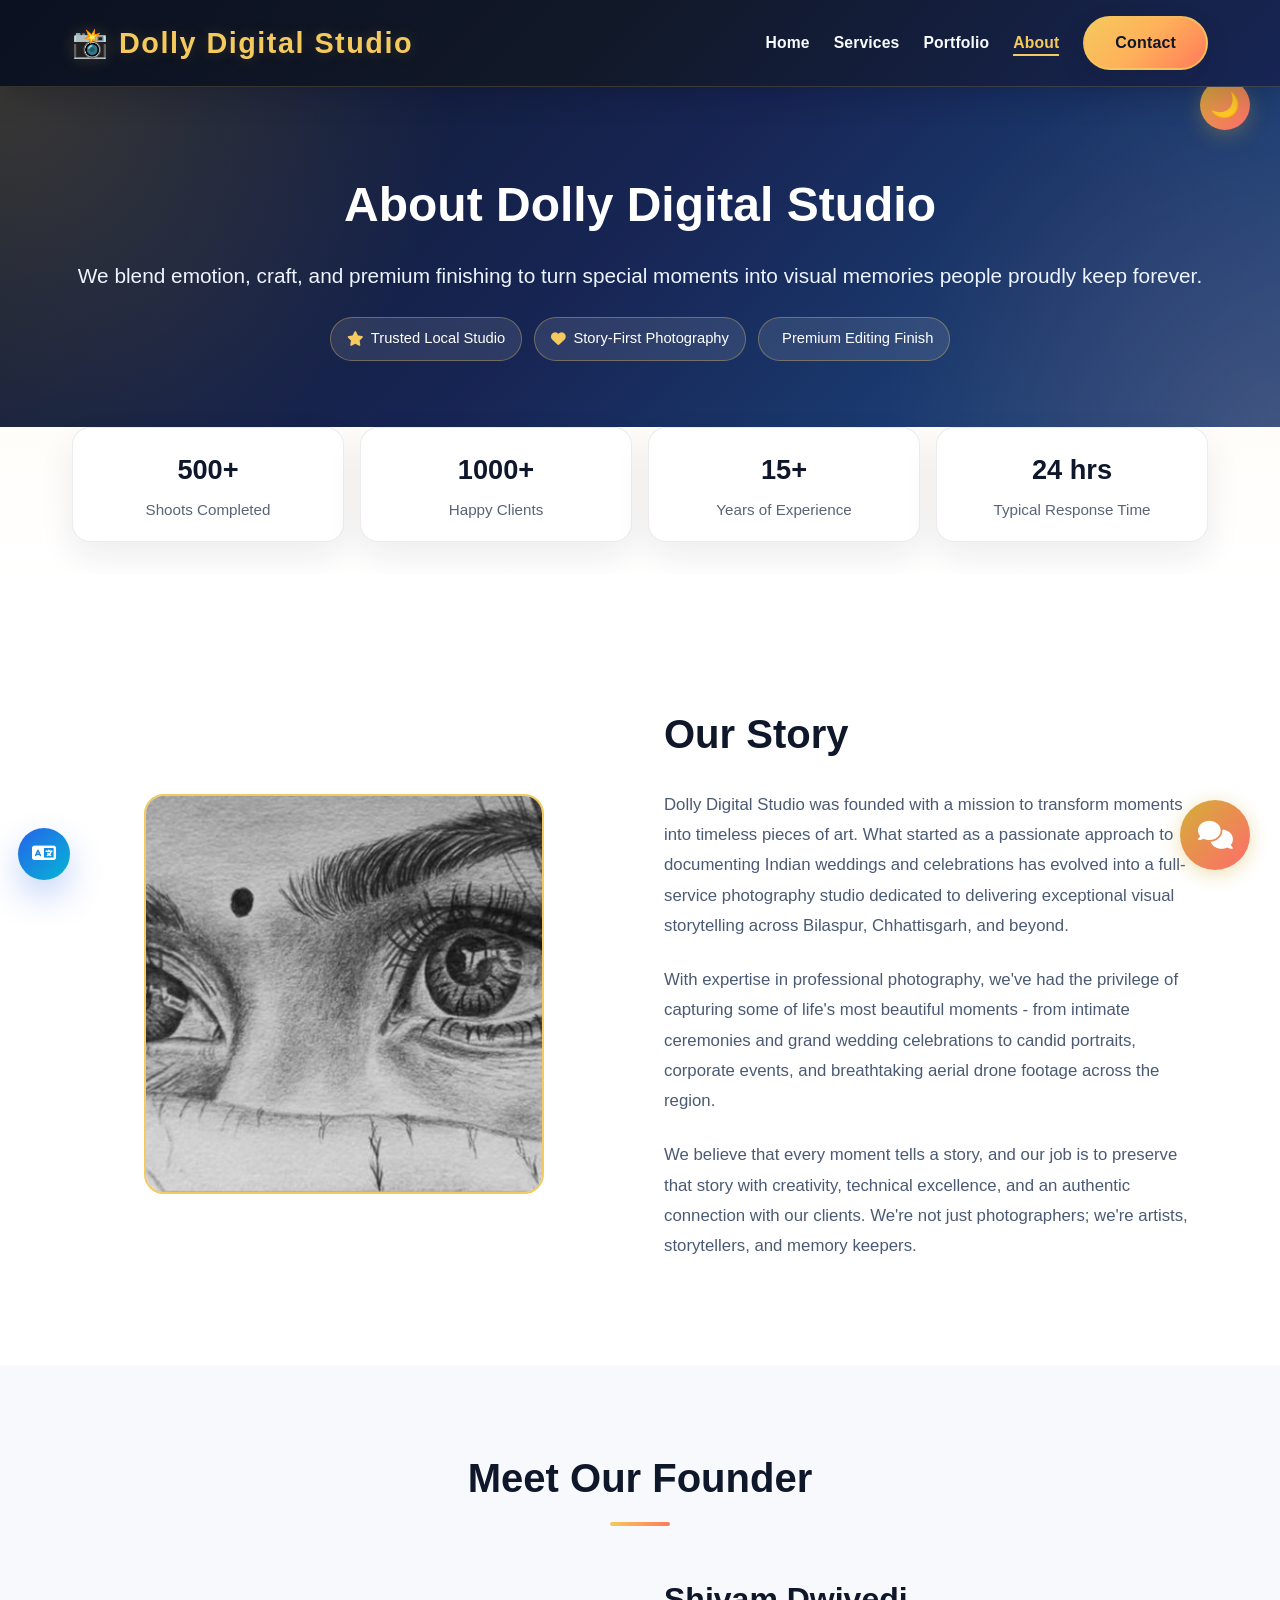
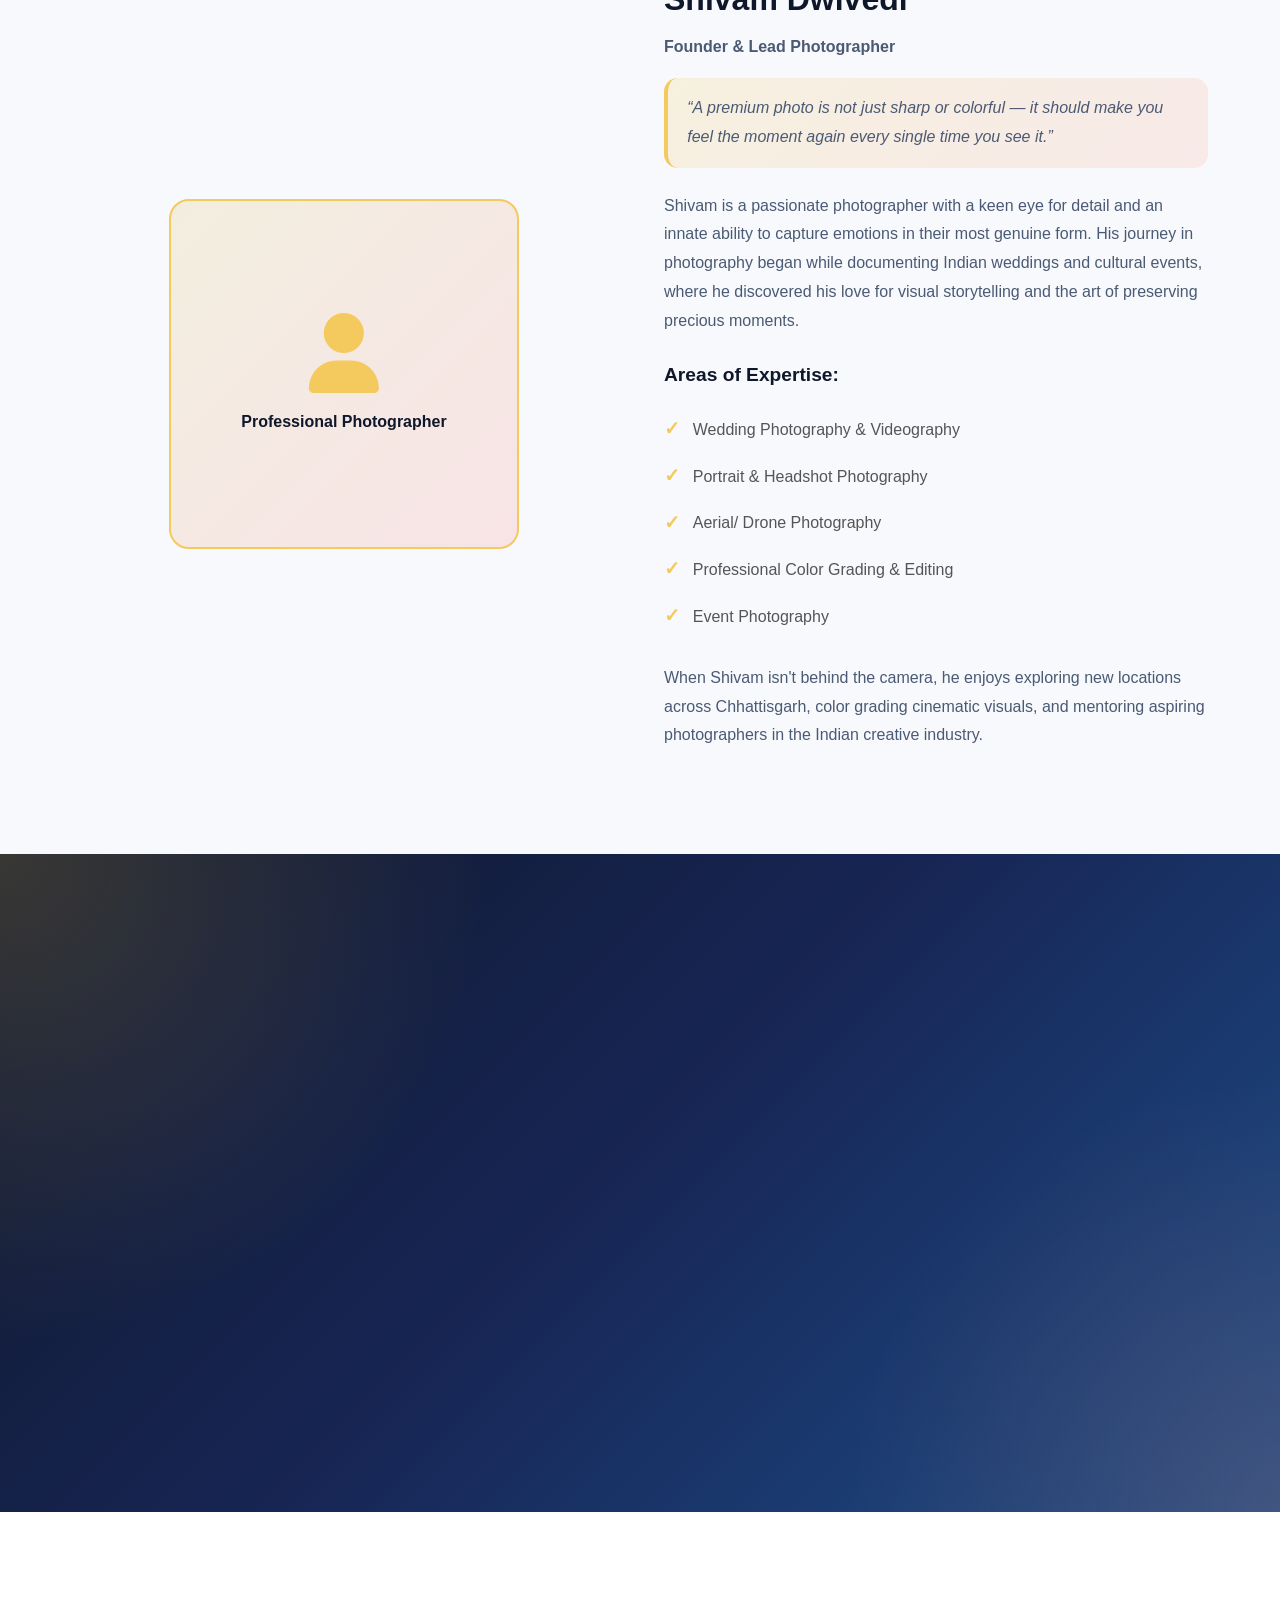
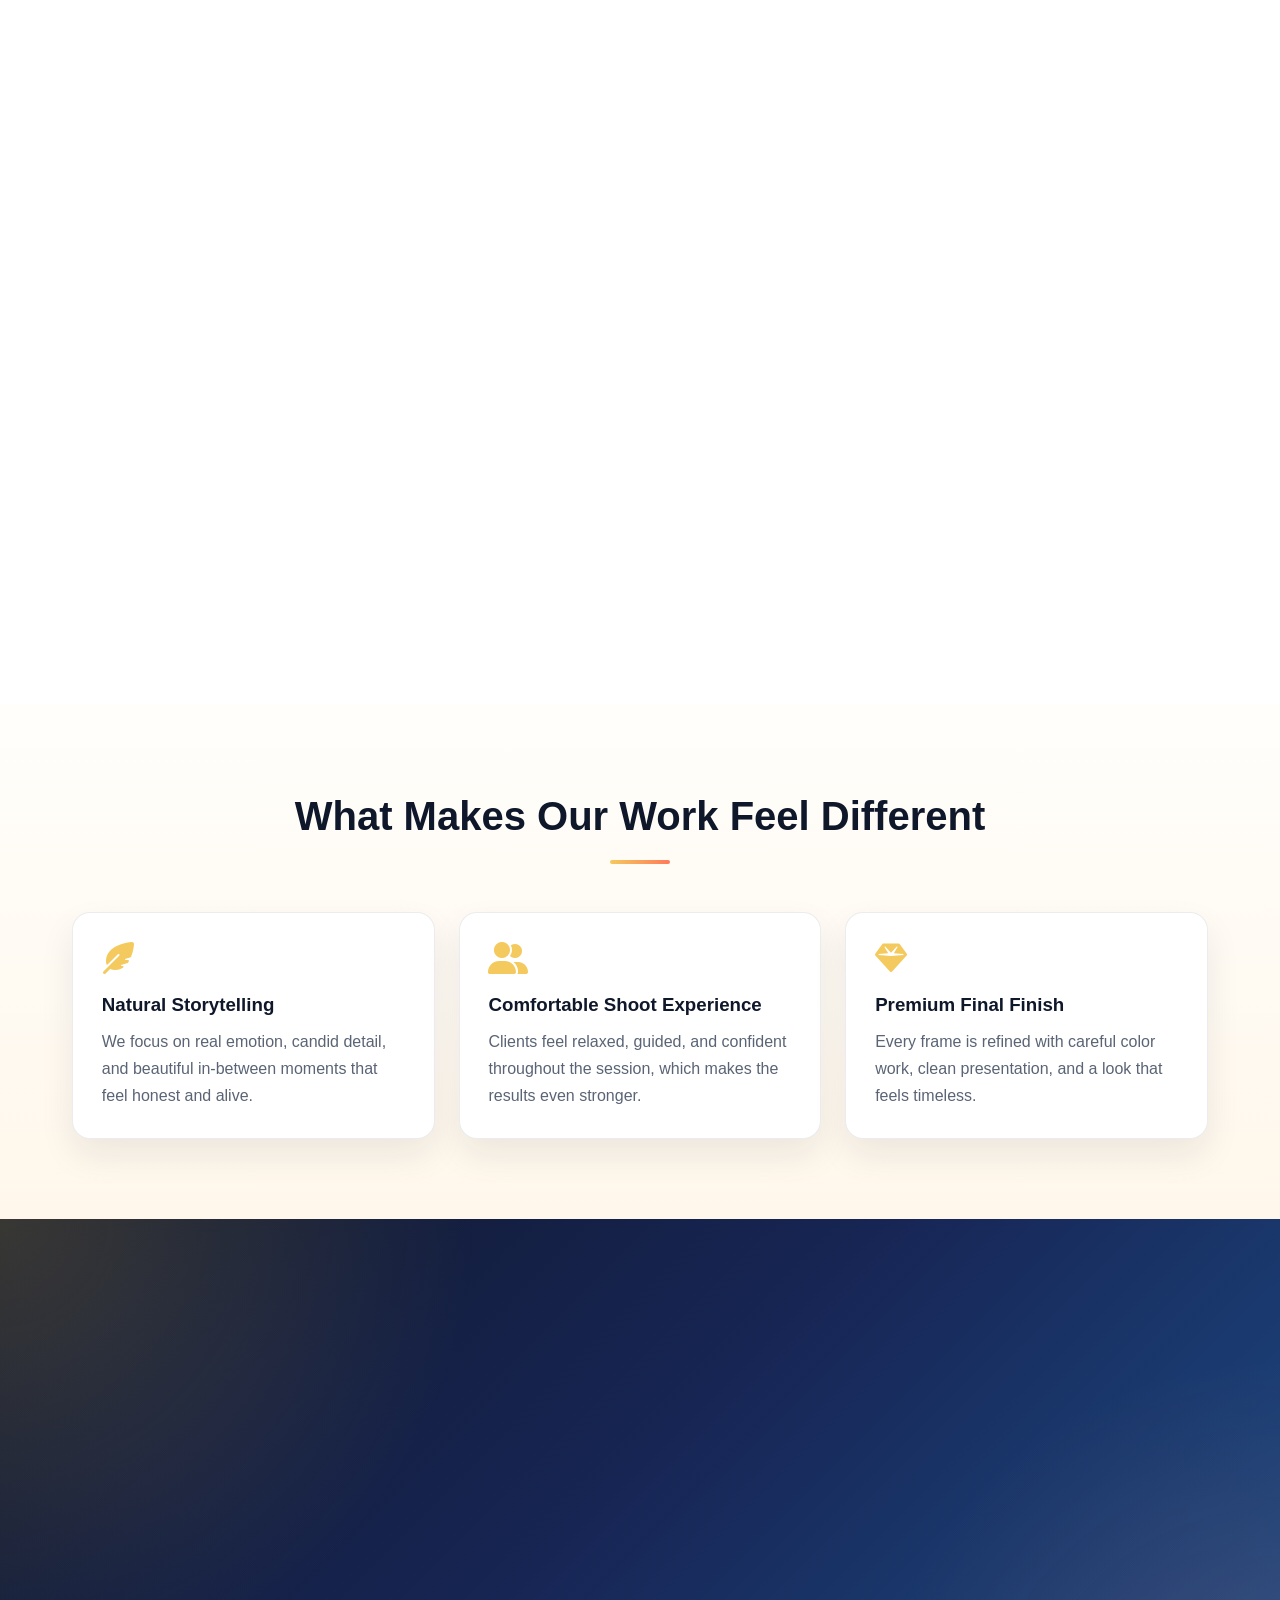
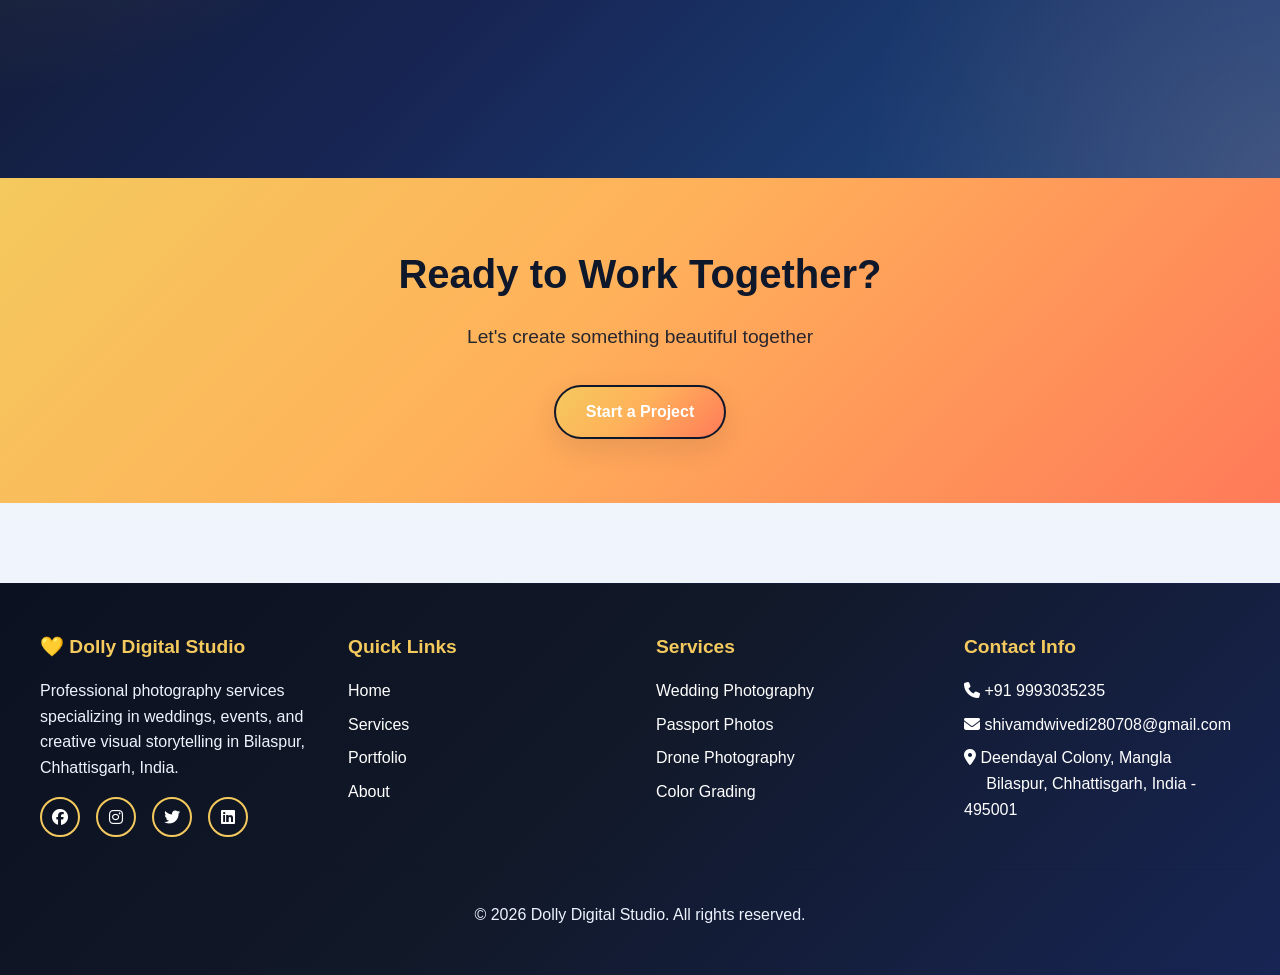
==== commit edbdf7ab: "enchance all the website" ====
--- a/about.html
+++ b/about.html
@@ -12,16 +12,16 @@
   <meta property="og:title" content="About Dolly Digital Studio">
   <meta property="og:description" content="Meet the team behind Dolly Digital Studio and explore our experience in wedding, event, portrait, and drone photography.">
   <meta property="og:type" content="website">
-  <meta property="og:url" content="https://gamingshivam28.github.io/website113/about.html">
-  <meta property="og:image" content="https://gamingshivam28.github.io/website113/assets/images/about-image.jpeg">
-  <link rel="canonical" href="https://gamingshivam28.github.io/website113/about.html">
+  <meta property="og:url" content="https://shivam-photography.netlify.app/about.html">
+  <meta property="og:image" content="https://shivam-photography.netlify.app/assets/images/about-image.jpeg">
+  <link rel="canonical" href="https://shivam-photography.netlify.app/about.html">
   <link rel="icon" type="image/svg+xml" href="assets/images/favicon.svg?v=20260331fix1">
   <link rel="preconnect" href="https://cdnjs.cloudflare.com">
   <link rel="dns-prefetch" href="//cdnjs.cloudflare.com">
   <link rel="stylesheet" href="assets/css/common.css?v=20260331fix1">
   <link rel="stylesheet" href="assets/css/about-style.css?v=20260331fix1">
   <link rel="stylesheet" href="assets/css/animations.css?v=20260331fix1">
-  <link rel="stylesheet" href="assets/css/upgrades.css?v=20260331fix1">
+  <link rel="stylesheet" href="assets/css/upgrades.css?v=20260331final1">
   <link rel="stylesheet" href="assets/css/ai-chatbot.css?v=20260331fix1">
   <link href="https://cdnjs.cloudflare.com/ajax/libs/font-awesome/6.4.0/css/all.min.css" rel="stylesheet">
 </head>
@@ -323,7 +323,7 @@
 
   <script src="assets/js/about-script.js?v=20260331fix1"></script>
   <script src="assets/js/form-handler.js?v=20260331fix1"></script>
-  <script src="assets/js/upgrades.js?v=20260331fix1"></script>
+  <script src="assets/js/upgrades.js?v=20260331final1"></script>
   <script src="assets/js/ai-chatbot.js?v=20260331fix1"></script>
 </body>
 </html>
--- a/assets/css/upgrades.css
+++ b/assets/css/upgrades.css
@@ -597,3 +597,235 @@
     transition-duration: 0.01ms !important;
   }
 }
+
+/* FINAL PREMIUM SELL-READY LAYER */
+.service-card,
+.feature-item,
+.testimonial-card,
+.package-card,
+.gallery-item,
+.award-card,
+.process-card,
+.stat-card,
+.info-card,
+.info-card-item,
+.faq-item,
+.promise-card,
+.about-stat-card,
+.mvv-card,
+.service-visual-card,
+.form-wrapper,
+.map-container,
+.shop-detail-item {
+  position: relative;
+  overflow: hidden;
+  transition: transform 0.35s ease, box-shadow 0.35s ease, border-color 0.35s ease, background-color 0.35s ease;
+}
+
+.service-card::before,
+.feature-item::before,
+.testimonial-card::before,
+.package-card::before,
+.gallery-item::before,
+.award-card::before,
+.process-card::before,
+.stat-card::before,
+.info-card::before,
+.info-card-item::before,
+.faq-item::before,
+.promise-card::before,
+.about-stat-card::before,
+.mvv-card::before,
+.service-visual-card::before,
+.form-wrapper::before,
+.map-container::before,
+.shop-detail-item::before {
+  content: '';
+  position: absolute;
+  inset: 0;
+  background: linear-gradient(135deg, rgba(255, 255, 255, 0.16), transparent 60%);
+  opacity: 0;
+  pointer-events: none;
+  transition: opacity 0.35s ease;
+}
+
+.service-card:hover::before,
+.feature-item:hover::before,
+.testimonial-card:hover::before,
+.package-card:hover::before,
+.gallery-item:hover::before,
+.award-card:hover::before,
+.process-card:hover::before,
+.stat-card:hover::before,
+.info-card:hover::before,
+.info-card-item:hover::before,
+.faq-item:hover::before,
+.promise-card:hover::before,
+.about-stat-card:hover::before,
+.mvv-card:hover::before,
+.service-visual-card:hover::before,
+.form-wrapper:hover::before,
+.map-container:hover::before,
+.shop-detail-item:hover::before {
+  opacity: 1;
+}
+
+.service-card:hover,
+.feature-item:hover,
+.testimonial-card:hover,
+.package-card:hover,
+.gallery-item:hover,
+.award-card:hover,
+.process-card:hover,
+.stat-card:hover,
+.info-card:hover,
+.info-card-item:hover,
+.faq-item:hover,
+.promise-card:hover,
+.about-stat-card:hover,
+.mvv-card:hover,
+.service-visual-card:hover,
+.form-wrapper:hover,
+.map-container:hover,
+.shop-detail-item:hover {
+  transform: translateY(-6px);
+  box-shadow: 0 22px 48px rgba(15, 23, 42, 0.15);
+  border-color: rgba(244, 201, 93, 0.28);
+}
+
+.btn,
+.slider-btn,
+.back-to-top,
+.theme-toggle,
+.whatsapp-btn,
+.translate-toggle {
+  transition: transform 0.3s ease, box-shadow 0.3s ease, filter 0.3s ease;
+}
+
+.btn:hover,
+.slider-btn:hover,
+.translate-toggle:hover {
+  filter: saturate(1.08);
+}
+
+.translate-utility {
+  position: fixed;
+  left: 18px;
+  bottom: 20px;
+  z-index: 1100;
+  display: flex;
+  flex-direction: column;
+  align-items: flex-start;
+  gap: 12px;
+}
+
+.translate-toggle {
+  width: 52px;
+  height: 52px;
+  border: none;
+  border-radius: 50%;
+  cursor: pointer;
+  display: inline-flex;
+  align-items: center;
+  justify-content: center;
+  font-size: 1.2rem;
+  color: #ffffff;
+  background: linear-gradient(135deg, #2563eb 0%, #06b6d4 100%);
+  box-shadow: 0 16px 35px rgba(37, 99, 235, 0.28);
+}
+
+.translate-toggle:hover {
+  transform: translateY(-2px) scale(1.03);
+  box-shadow: 0 18px 40px rgba(37, 99, 235, 0.35);
+}
+
+.translate-panel {
+  width: min(320px, calc(100vw - 32px));
+  padding: 0.95rem;
+  border-radius: 16px;
+  background: rgba(255, 255, 255, 0.94);
+  border: 1px solid rgba(15, 23, 42, 0.1);
+  box-shadow: 0 20px 45px rgba(15, 23, 42, 0.18);
+  backdrop-filter: blur(16px);
+}
+
+.translate-panel[hidden] {
+  display: none !important;
+}
+
+.translate-panel-head {
+  display: flex;
+  justify-content: space-between;
+  gap: 1rem;
+  align-items: center;
+  margin-bottom: 0.75rem;
+}
+
+.translate-panel-head strong {
+  color: #182033;
+  font-size: 0.98rem;
+}
+
+.translate-panel-head span,
+.translate-panel-note {
+  color: #52607a;
+  font-size: 0.82rem;
+  line-height: 1.5;
+}
+
+.translate-panel-note {
+  margin-top: 0.75rem;
+}
+
+#google_translate_element {
+  min-height: 42px;
+}
+
+#google_translate_element .goog-te-gadget {
+  font-family: inherit !important;
+  color: #182033 !important;
+}
+
+#google_translate_element select {
+  width: 100%;
+  border: 1px solid rgba(15, 23, 42, 0.12);
+  border-radius: 10px;
+  padding: 0.7rem 0.85rem;
+  background: #ffffff;
+  color: #182033;
+  font: inherit;
+}
+
+body.dark-mode .translate-panel {
+  background: rgba(11, 17, 32, 0.95);
+  border-color: rgba(244, 201, 93, 0.18);
+}
+
+body.dark-mode .translate-panel-head strong,
+body.dark-mode .translate-panel-head span,
+body.dark-mode .translate-panel-note,
+body.dark-mode #google_translate_element .goog-te-gadget {
+  color: #eef4ff !important;
+}
+
+body.dark-mode #google_translate_element select {
+  background: #0f172a;
+  color: #eef4ff;
+  border-color: rgba(244, 201, 93, 0.2);
+}
+
+@media (max-width: 768px) {
+  .translate-utility {
+    left: 14px;
+    bottom: 14px;
+  }
+
+  .translate-toggle {
+    width: 48px;
+    height: 48px;
+  }
+
+  .translate-panel {
+    width: min(280px, calc(100vw - 24px));
+  }
+}
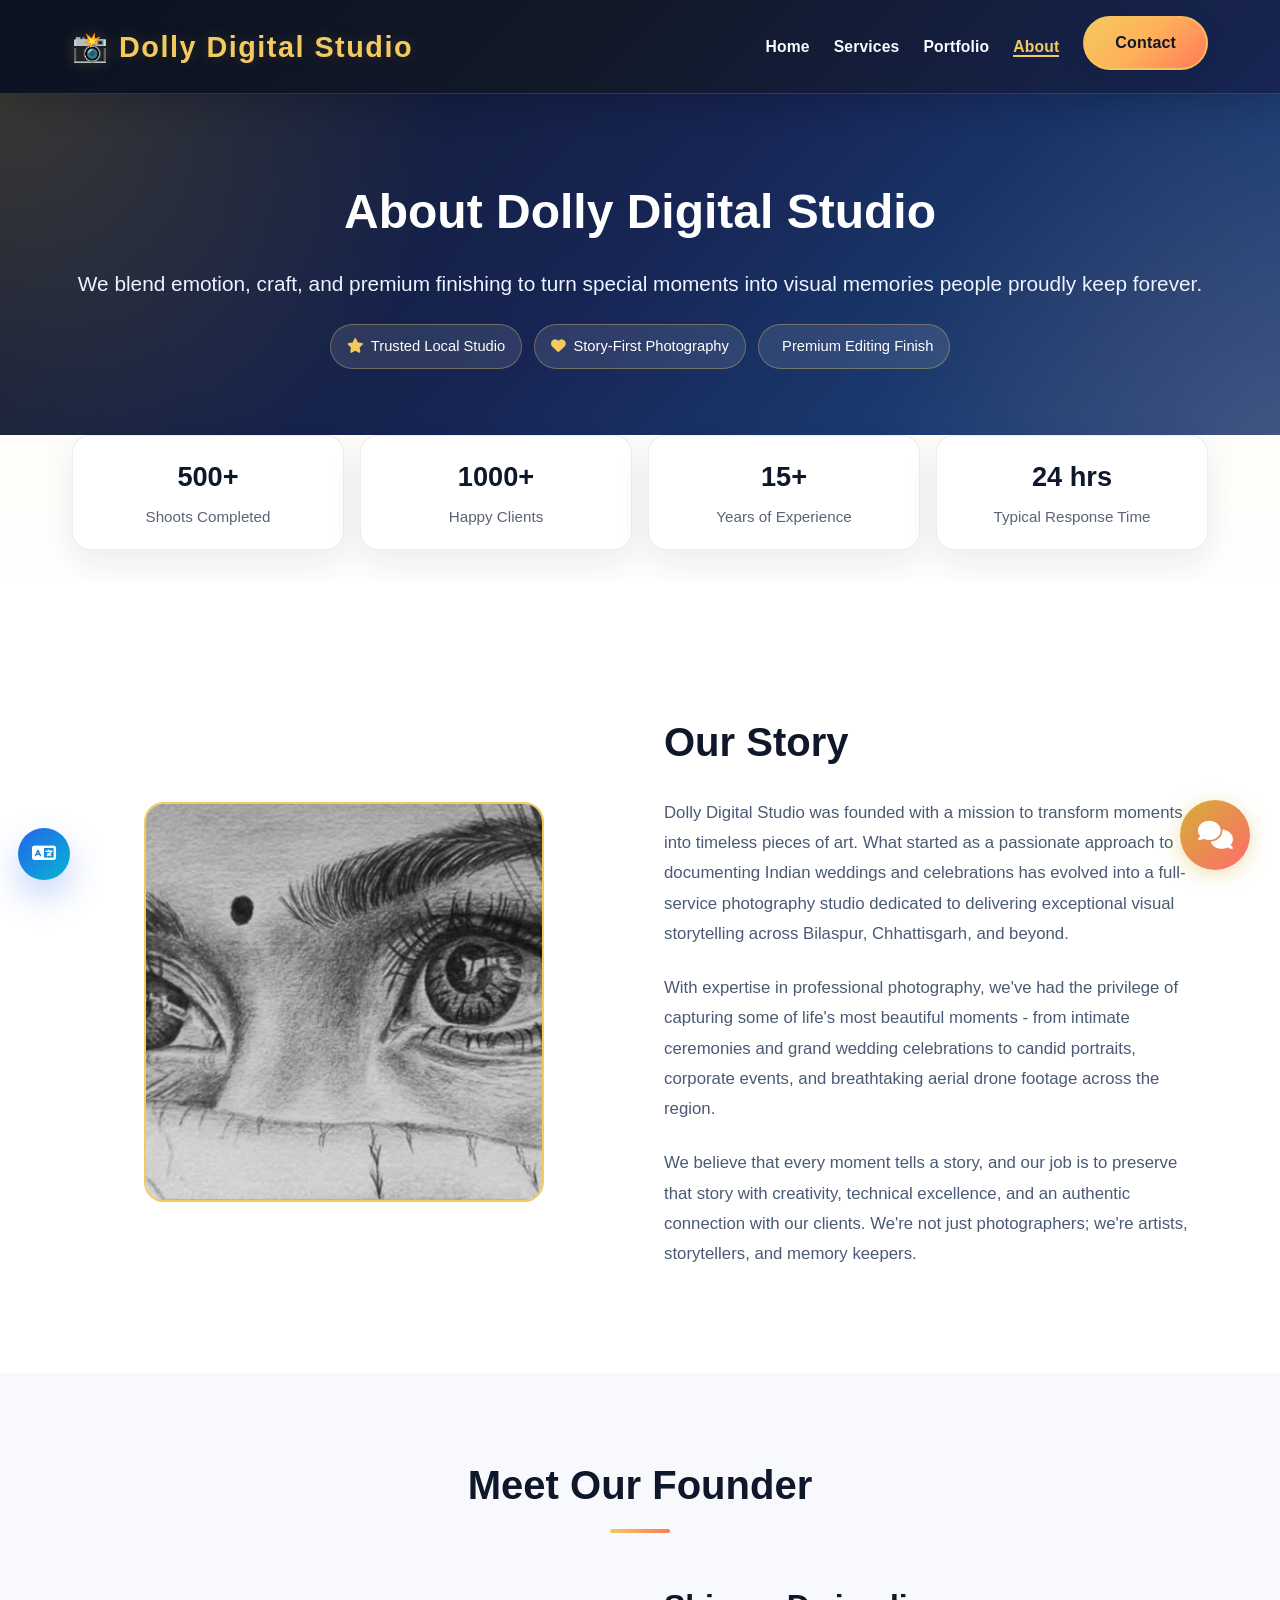
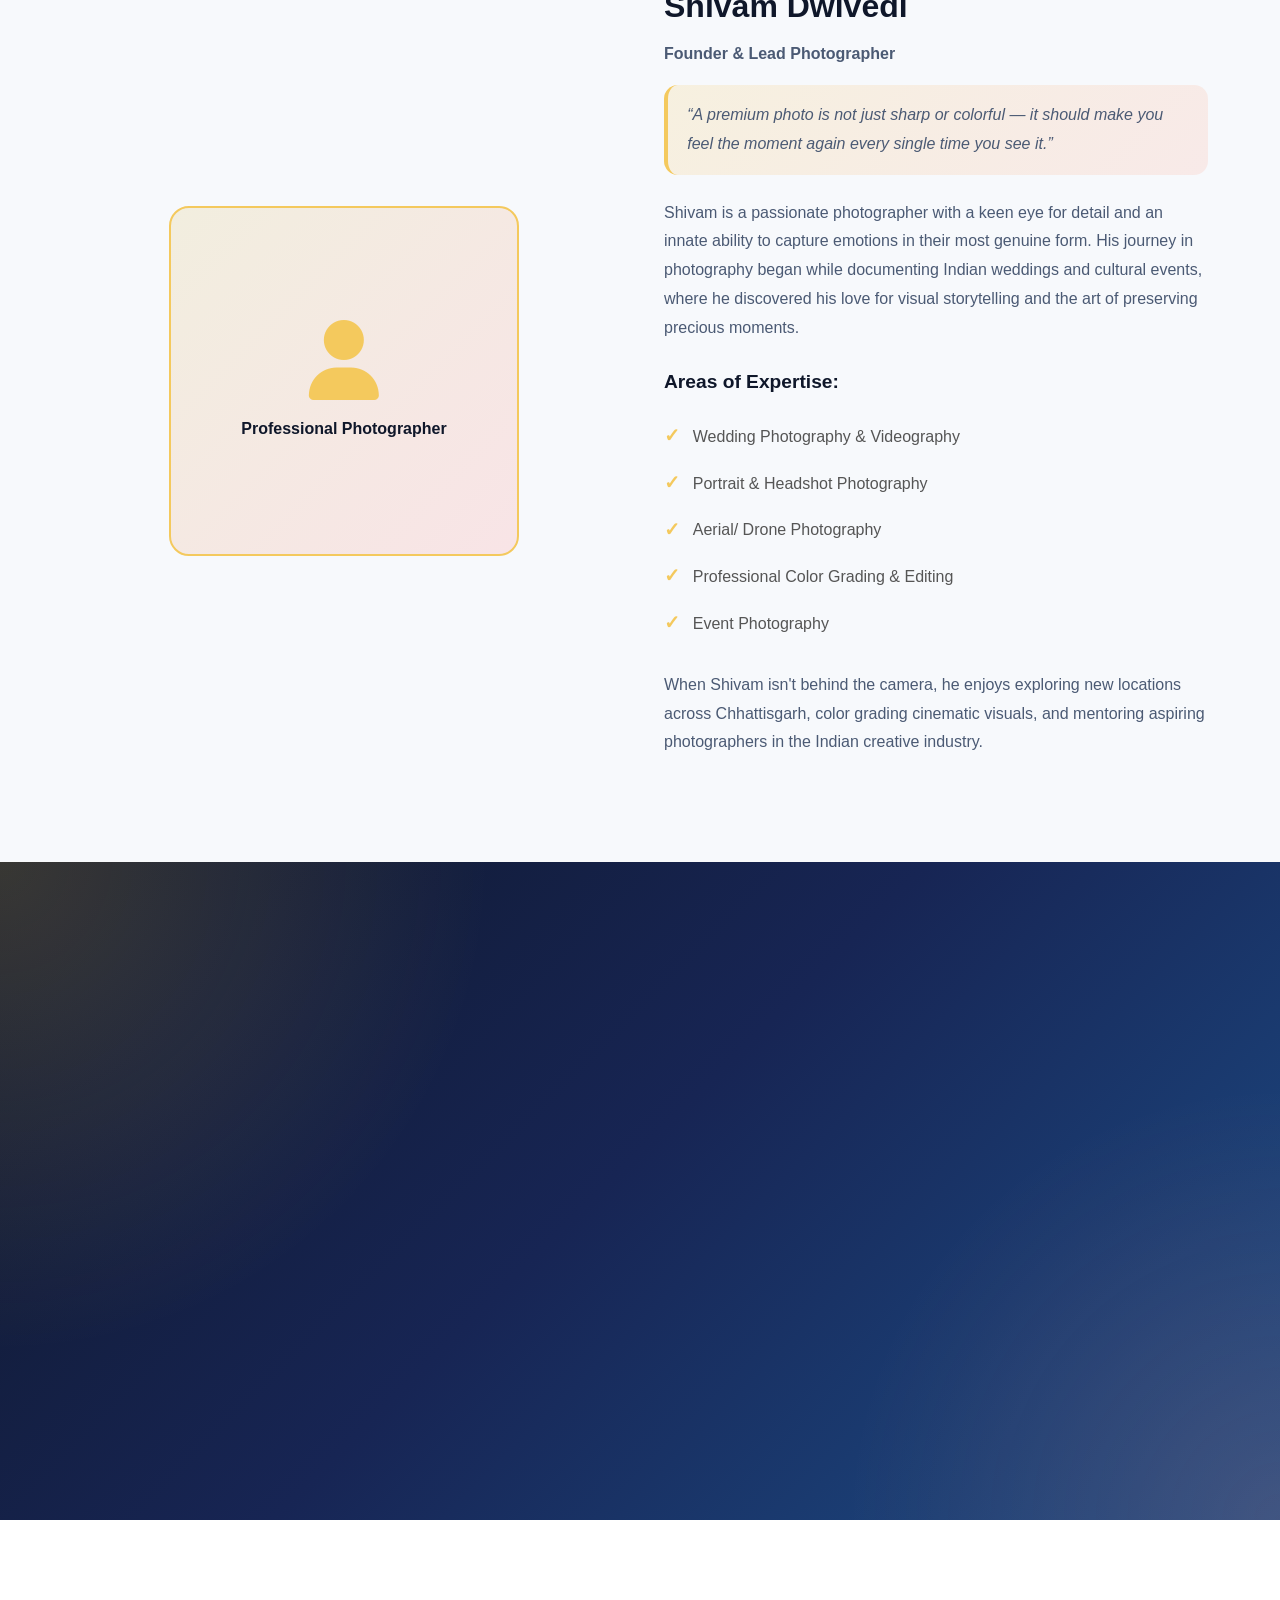
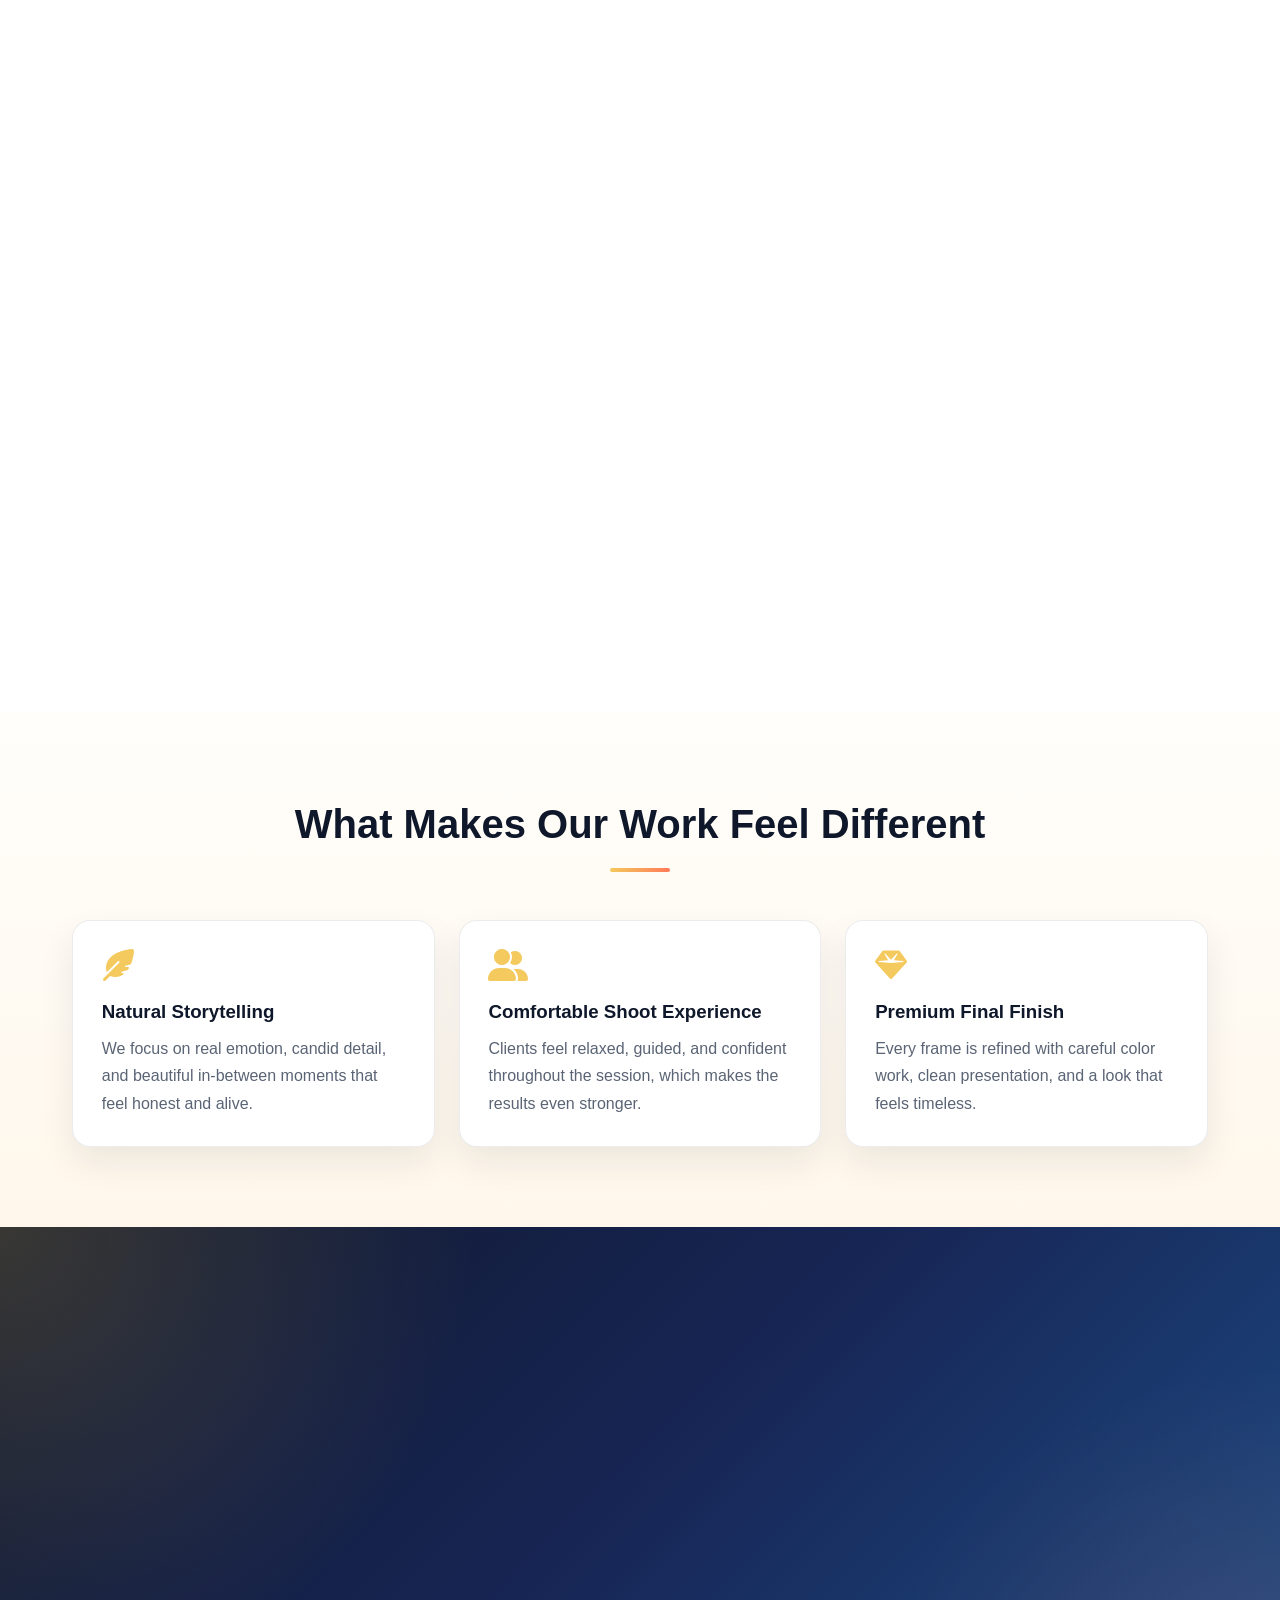
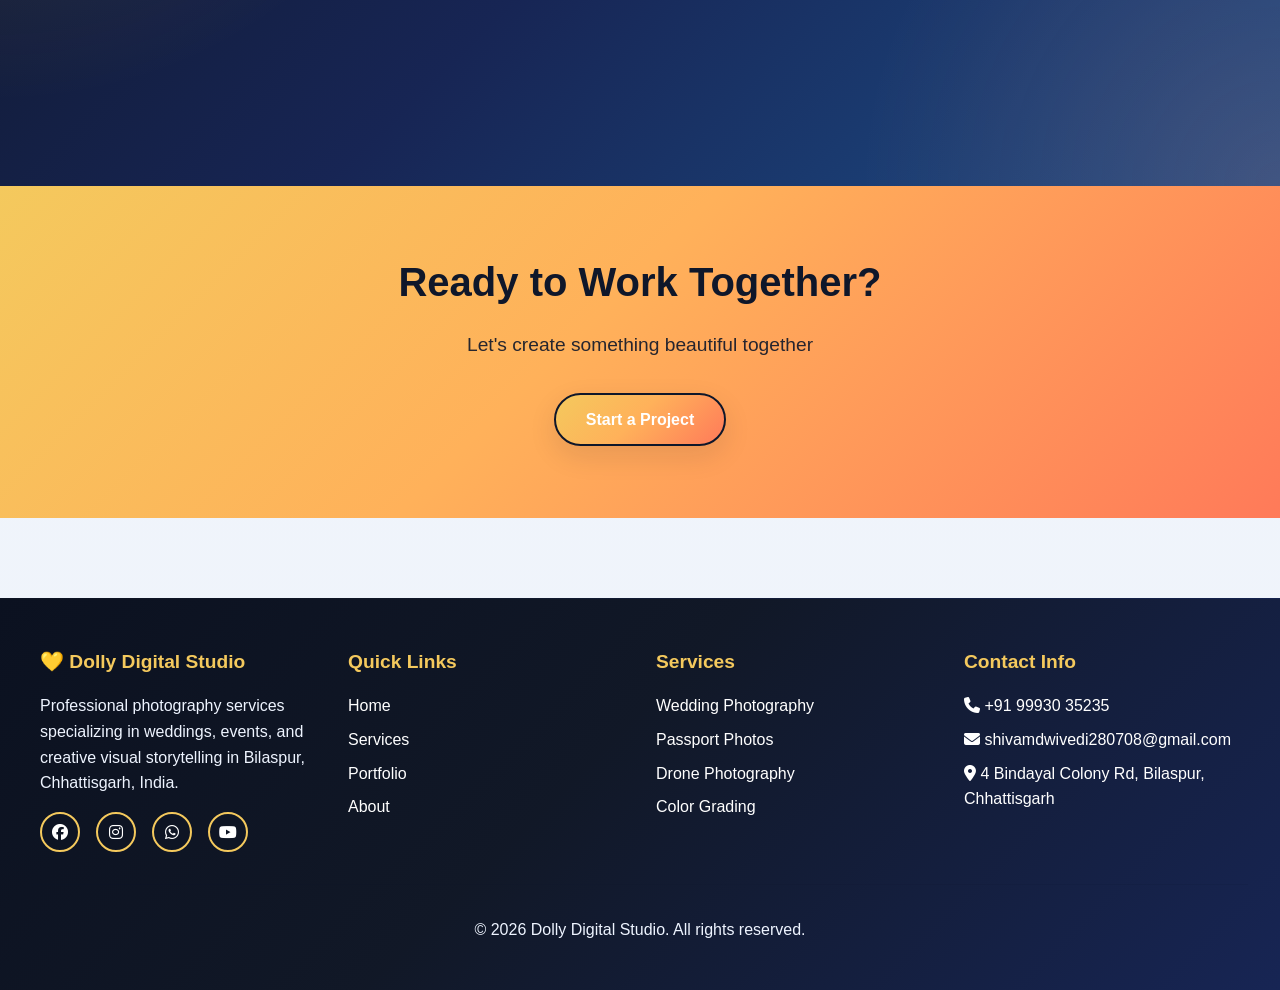
==== commit 884214d3: "Add config loader and premium UI enhancements Introduce a site-wide config and UI polish: add assets" ====
--- a/about.html
+++ b/about.html
@@ -22,6 +22,7 @@
   <link rel="stylesheet" href="assets/css/about-style.css?v=20260331fix1">
   <link rel="stylesheet" href="assets/css/animations.css?v=20260331fix1">
   <link rel="stylesheet" href="assets/css/upgrades.css?v=20260331final1">
+  <link rel="stylesheet" href="assets/css/premium-enhancements.css?v=20260401">
   <link rel="stylesheet" href="assets/css/ai-chatbot.css?v=20260331fix1">
   <link href="https://cdnjs.cloudflare.com/ajax/libs/font-awesome/6.4.0/css/all.min.css" rel="stylesheet">
 </head>
@@ -283,10 +284,10 @@
         <h3>💛 Dolly Digital Studio</h3>
         <p>Professional photography services specializing in weddings, events, and creative visual storytelling in Bilaspur, Chhattisgarh, India.</p>
         <div class="social-links">
-          <a href="#" title="Facebook"><i class="fab fa-facebook"></i></a>
-          <a href="#" title="Instagram"><i class="fab fa-instagram"></i></a>
-          <a href="#" title="Twitter"><i class="fab fa-twitter"></i></a>
-          <a href="#" title="LinkedIn"><i class="fab fa-linkedin"></i></a>
+          <a href="#" data-social="facebook" title="Facebook" target="_blank" rel="noopener"><i class="fab fa-facebook"></i></a>
+          <a href="#" data-social="instagram" title="Instagram" target="_blank" rel="noopener"><i class="fab fa-instagram"></i></a>
+          <a href="#" data-whatsapp data-message="Hi, I am interested in your photography services." title="WhatsApp" target="_blank" rel="noopener"><i class="fab fa-whatsapp"></i></a>
+          <a href="#" data-social="youtube" title="YouTube" target="_blank" rel="noopener"><i class="fab fa-youtube"></i></a>
         </div>
       </div>
       <div class="footer-section">
@@ -310,9 +311,9 @@
       <div class="footer-section">
         <h3>Contact Info</h3>
         <ul>
-          <li><i class="fas fa-phone"></i> <a href="tel:+919993035235">+91 9993035235</a></li>
-          <li><i class="fas fa-envelope"></i> <a href="mailto:shivamdwivedi280708@gmail.com">shivamdwivedi280708@gmail.com</a></li>
-          <li><i class="fas fa-map-marker-alt"></i> Deendayal Colony, Mangla<br>&nbsp;&nbsp;&nbsp;&nbsp;&nbsp;Bilaspur, Chhattisgarh, India - 495001</li>
+          <li><i class="fas fa-phone"></i> <a id="footer-phone-about" href="tel:+919993035235">+91 9993035235</a></li>
+          <li><i class="fas fa-envelope"></i> <a id="footer-email-about" href="mailto:shivamdwivedi280708@gmail.com">shivamdwivedi280708@gmail.com</a></li>
+          <li><i class="fas fa-map-marker-alt"></i> <span id="footer-address-about">Deendayal Colony, Mangla<br>&nbsp;&nbsp;&nbsp;&nbsp;&nbsp;Bilaspur, Chhattisgarh, India - 495001</span></li>
         </ul>
       </div>
     </div>
@@ -325,5 +326,6 @@
   <script src="assets/js/form-handler.js?v=20260331fix1"></script>
   <script src="assets/js/upgrades.js?v=20260331final1"></script>
   <script src="assets/js/ai-chatbot.js?v=20260331fix1"></script>
+  <script src="assets/js/config-loader.js?v=20260401"></script>
 </body>
 </html>
--- a/assets/css/common.css
+++ b/assets/css/common.css
@@ -21,9 +21,12 @@
   --border-color: rgba(15, 23, 42, 0.12);
   --shadow: 0 16px 40px rgba(15, 23, 42, 0.16);
   --shadow-soft: 0 10px 28px rgba(15, 23, 42, 0.10);
+  --shadow-hover: 0 20px 50px rgba(15, 23, 42, 0.2);
   --gradient-main: linear-gradient(135deg, #0f172a 0%, #172554 45%, #1d4e89 100%);
   --gradient-accent: linear-gradient(135deg, #f4c95d 0%, #ffb15a 48%, #ff7a59 100%);
-  --transition: all 0.3s ease;
+  --gradient-light: linear-gradient(135deg, rgba(244, 201, 93, 0.1), rgba(255, 107, 107, 0.1));
+  --transition: all 0.3s cubic-bezier(0.4, 0, 0.2, 1);
+  --transition-slow: all 0.5s cubic-bezier(0.4, 0, 0.2, 1);
 }
 
 html {
@@ -255,11 +258,29 @@
   border-radius: 50px;
   text-decoration: none;
   font-weight: 600;
-  transition: var(--transition);
+  transition: var(--transition-slow);
   cursor: pointer;
   border: 2px solid;
   font-size: 1rem;
   box-shadow: var(--shadow-soft);
+  position: relative;
+  overflow: hidden;
+}
+
+.btn::before {
+  content: '';
+  position: absolute;
+  top: 0;
+  left: -100%;
+  width: 100%;
+  height: 100%;
+  background: rgba(255, 255, 255, 0.1);
+  transition: left 0.3s ease;
+  z-index: -1;
+}
+
+.btn:hover::before {
+  left: 100%;
 }
 
 .btn-primary {
@@ -271,8 +292,8 @@
 .btn-primary:hover {
   background-color: transparent;
   color: var(--secondary-color);
-  box-shadow: 0 0 20px rgba(244, 201, 93, 0.35);
-  transform: translateY(-2px);
+  box-shadow: 0 0 30px rgba(244, 201, 93, 0.4);
+  transform: translateY(-3px);
 }
 
 .btn-secondary {
--- a/assets/css/upgrades.css
+++ b/assets/css/upgrades.css
@@ -155,46 +155,6 @@
   z-index: 4;
 }
 
-/* DARK MODE TOGGLE */
-.theme-toggle {
-  position: fixed;
-  top: 80px;
-  right: 30px;
-  width: 50px;
-  height: 50px;
-  background: linear-gradient(135deg, #d4af37, #ff6b6b);
-  border: none;
-  border-radius: 50%;
-  cursor: pointer;
-  display: flex;
-  align-items: center;
-  justify-content: center;
-  font-size: 1.5rem;
-  z-index: 999;
-  transition: all 0.3s ease;
-  box-shadow: 0 5px 20px rgba(212, 175, 55, 0.3);
-}
-
-.theme-toggle:hover {
-  transform: scale(1.1);
-  box-shadow: 0 5px 20px rgba(212, 175, 55, 0.5);
-}
-
-/* DARK MODE STYLES */
-body.dark-mode {
-  --primary-color: #f0f0f0;
-  --text-dark: #ffffff;
-  --bg-light: #1a1a1a;
-  --border-color: #333333;
-}
-
-body.dark-mode header {
-  background: linear-gradient(135deg, #0f0f0f, #1a1a1a);
-}
-
-body.dark-mode footer {
-  background: linear-gradient(135deg, #0f0f0f, #1a1a1a);
-}
 
 /* WHATSAPP BUTTON */
 .whatsapp-btn {
@@ -393,12 +353,6 @@
     font-size: 1.2rem;
   }
 
-  .theme-toggle {
-    top: 70px;
-    right: 20px;
-    width: 45px;
-    height: 45px;
-  }
 
   .whatsapp-btn {
     bottom: 90px;
@@ -426,12 +380,6 @@
     font-size: 1rem;
   }
 
-  .theme-toggle {
-    top: 65px;
-    right: 15px;
-    width: 40px;
-    height: 40px;
-  }
 
   .whatsapp-btn {
     bottom: 85px;
@@ -696,7 +644,6 @@
 .btn,
 .slider-btn,
 .back-to-top,
-.theme-toggle,
 .whatsapp-btn,
 .translate-toggle {
   transition: transform 0.3s ease, box-shadow 0.3s ease, filter 0.3s ease;
@@ -796,23 +743,6 @@
   font: inherit;
 }
 
-body.dark-mode .translate-panel {
-  background: rgba(11, 17, 32, 0.95);
-  border-color: rgba(244, 201, 93, 0.18);
-}
-
-body.dark-mode .translate-panel-head strong,
-body.dark-mode .translate-panel-head span,
-body.dark-mode .translate-panel-note,
-body.dark-mode #google_translate_element .goog-te-gadget {
-  color: #eef4ff !important;
-}
-
-body.dark-mode #google_translate_element select {
-  background: #0f172a;
-  color: #eef4ff;
-  border-color: rgba(244, 201, 93, 0.2);
-}
 
 @media (max-width: 768px) {
   .translate-utility {
--- a/assets/css/premium-enhancements.css
+++ b/assets/css/premium-enhancements.css
@@ -0,0 +1,237 @@
+/* ============================================
+   PREMIUM ENHANCEMENTS & MODERN EFFECTS
+   ============================================ */
+
+/* Page Transitions */
+html {
+  scroll-behavior: smooth;
+}
+
+body {
+  transition: background 0.3s ease;
+}
+
+/* Smooth Link Transitions */
+a {
+  position: relative;
+  transition: color 0.3s cubic-bezier(0.4, 0, 0.2, 1);
+}
+
+/* Enhanced Cards with Premium Shadow */
+.card, [class*="card"], [class*="box"], section {
+  transition: box-shadow 0.4s cubic-bezier(0.4, 0, 0.2, 1), 
+              transform 0.4s cubic-bezier(0.34, 1.56, 0.64, 1);
+}
+
+.card:hover, [class*="card"]:hover {
+  box-shadow: var(--shadow-hover);
+  transform: translateY(-8px);
+}
+
+/* Premium Overlay Effect */
+.premium-overlay {
+  position: relative;
+  overflow: hidden;
+}
+
+.premium-overlay::after {
+  content: '';
+  position: absolute;
+  top: 0;
+  left: -100%;
+  width: 100%;
+  height: 100%;
+  background: linear-gradient(90deg, 
+    transparent, 
+    rgba(255, 255, 255, 0.1), 
+    transparent);
+  transition: left 0.6s ease;
+  z-index: 1;
+  pointer-events: none;
+}
+
+.premium-overlay:hover::after {
+  left: 100%;
+}
+
+/* Smooth Input Focus */
+input, textarea, select {
+  transition: border-color 0.3s ease, 
+              box-shadow 0.3s ease,
+              background-color 0.3s ease;
+}
+
+input:focus, textarea:focus, select:focus {
+  border-color: var(--secondary-color);
+  box-shadow: 0 0 0 4px rgba(244, 201, 93, 0.15);
+}
+
+/* Text Animation */
+.animate-text {
+  animation: textFadeIn 0.8s ease-out;
+}
+
+@keyframes textFadeIn {
+  from {
+    opacity: 0;
+    transform: translateY(10px);
+  }
+  to {
+    opacity: 1;
+    transform: translateY(0);
+  }
+}
+
+/* Pulse Animation */
+.pulse {
+  animation: pulse 2s cubic-bezier(0.4, 0, 0.6, 1) infinite;
+}
+
+@keyframes pulse {
+  0%, 100% {
+    opacity: 1;
+  }
+  50% {
+    opacity: 0.7;
+  }
+}
+
+/* Smooth Slide In */
+.slide-in {
+  animation: slideIn 0.6s cubic-bezier(0.34, 1.56, 0.64, 1);
+}
+
+@keyframes slideIn {
+  from {
+    opacity: 0;
+    transform: translateX(-20px);
+  }
+  to {
+    opacity: 1;
+    transform: translateX(0);
+  }
+}
+
+/* Fade In */
+.fade-in {
+  animation: fadeIn 0.8s ease-out;
+}
+
+@keyframes fadeIn {
+  from {
+    opacity: 0;
+  }
+  to {
+    opacity: 1;
+  }
+}
+
+/* Icon Float Animation */
+.icon-float {
+  animation: iconFloat 3s ease-in-out infinite;
+}
+
+@keyframes iconFloat {
+  0%, 100% {
+    transform: translateY(0px);
+  }
+  50% {
+    transform: translateY(-10px);
+  }
+}
+
+/* Interactive Links */
+a:not([class*="btn"]) {
+  position: relative;
+  text-decoration: none;
+}
+
+a:not([class*="btn"])::after {
+  content: '';
+  position: absolute;
+  bottom: -2px;
+  left: 0;
+  width: 0%;
+  height: 2px;
+  background: var(--secondary-color);
+  transition: width 0.3s cubic-bezier(0.4, 0, 0.2, 1);
+}
+
+a:not([class*="btn"]):hover::after {
+  width: 100%;
+}
+
+/* Gradient Text */
+.gradient-text {
+  background: var(--gradient-accent);
+  -webkit-background-clip: text;
+  -webkit-text-fill-color: transparent;
+  background-clip: text;
+  animation: gradientShift 3s ease infinite;
+}
+
+@keyframes gradientShift {
+  0%, 100% {
+    opacity: 1;
+  }
+  50% {
+    opacity: 0.8;
+  }
+}
+
+/* Scale on Hover */
+.scale-hover {
+  transition: transform 0.3s cubic-bezier(0.4, 0, 0.2, 1);
+}
+
+.scale-hover:hover {
+  transform: scale(1.05);
+}
+
+/* Smooth Backdrop Blur */
+.blur-backdrop {
+  backdrop-filter: blur(8px);
+  background: rgba(255, 255, 255, 0.02);
+  border: 1px solid rgba(255, 255, 255, 0.1);
+}
+
+/* Premium Border Gradient */
+.border-gradient {
+  position: relative;
+  border: 2px solid transparent;
+  background: 
+    linear-gradient(white, white) padding-box,
+    linear-gradient(135deg, var(--secondary-color), var(--accent-color)) border-box;
+}
+
+/* Smooth transitions for mobile */
+@media (max-width: 768px) {
+  .card:hover, [class*="card"]:hover {
+    transform: translateY(-4px);
+  }
+
+  .btn:hover {
+    transform: translateY(-2px);
+  }
+}
+
+/* Loading Spinner Premium */
+@keyframes spinnerRotate {
+  from {
+    transform: rotate(0deg);
+  }
+  to {
+    transform: rotate(360deg);
+  }
+}
+
+.spinner {
+  animation: spinnerRotate 1.5s linear infinite;
+}
+
+/* Staggered Animation */
+.stagger-item:nth-child(1) { animation-delay: 0.1s; }
+.stagger-item:nth-child(2) { animation-delay: 0.2s; }
+.stagger-item:nth-child(3) { animation-delay: 0.3s; }
+.stagger-item:nth-child(4) { animation-delay: 0.4s; }
+.stagger-item:nth-child(5) { animation-delay: 0.5s; }
